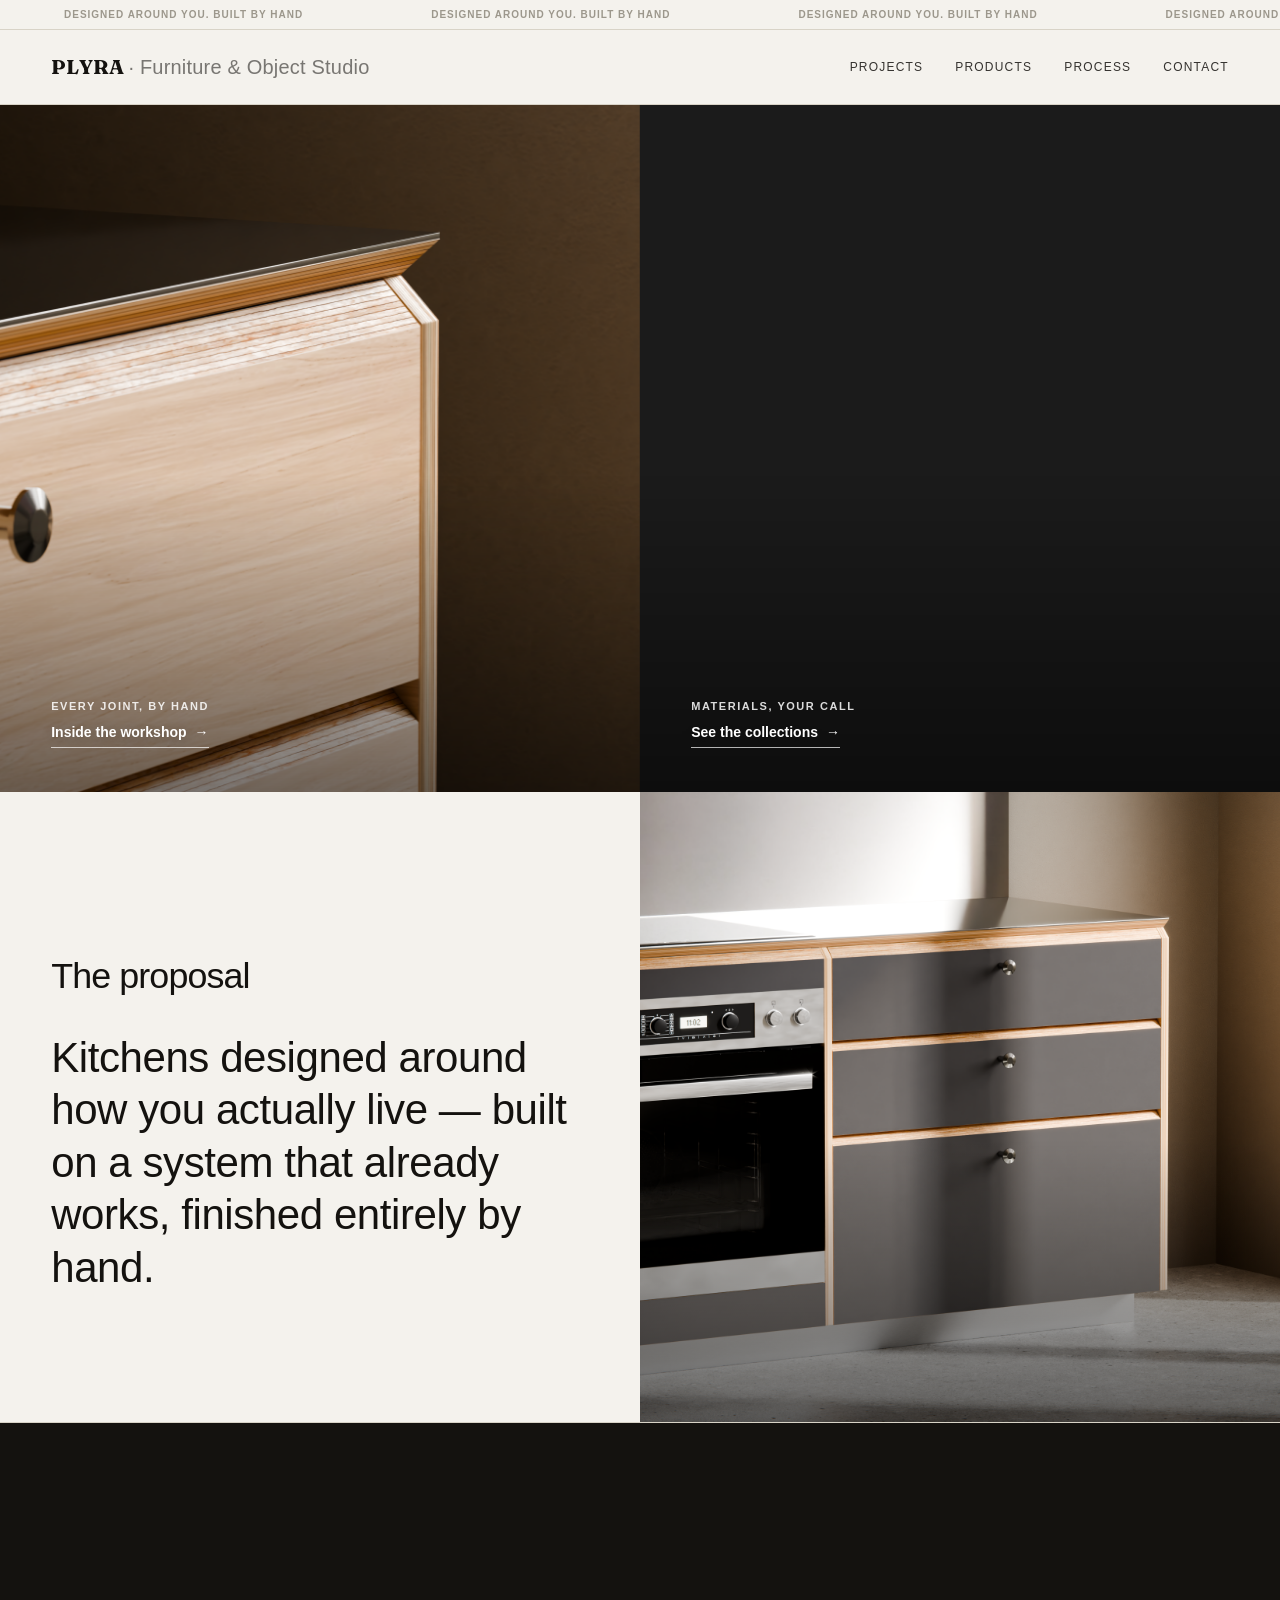
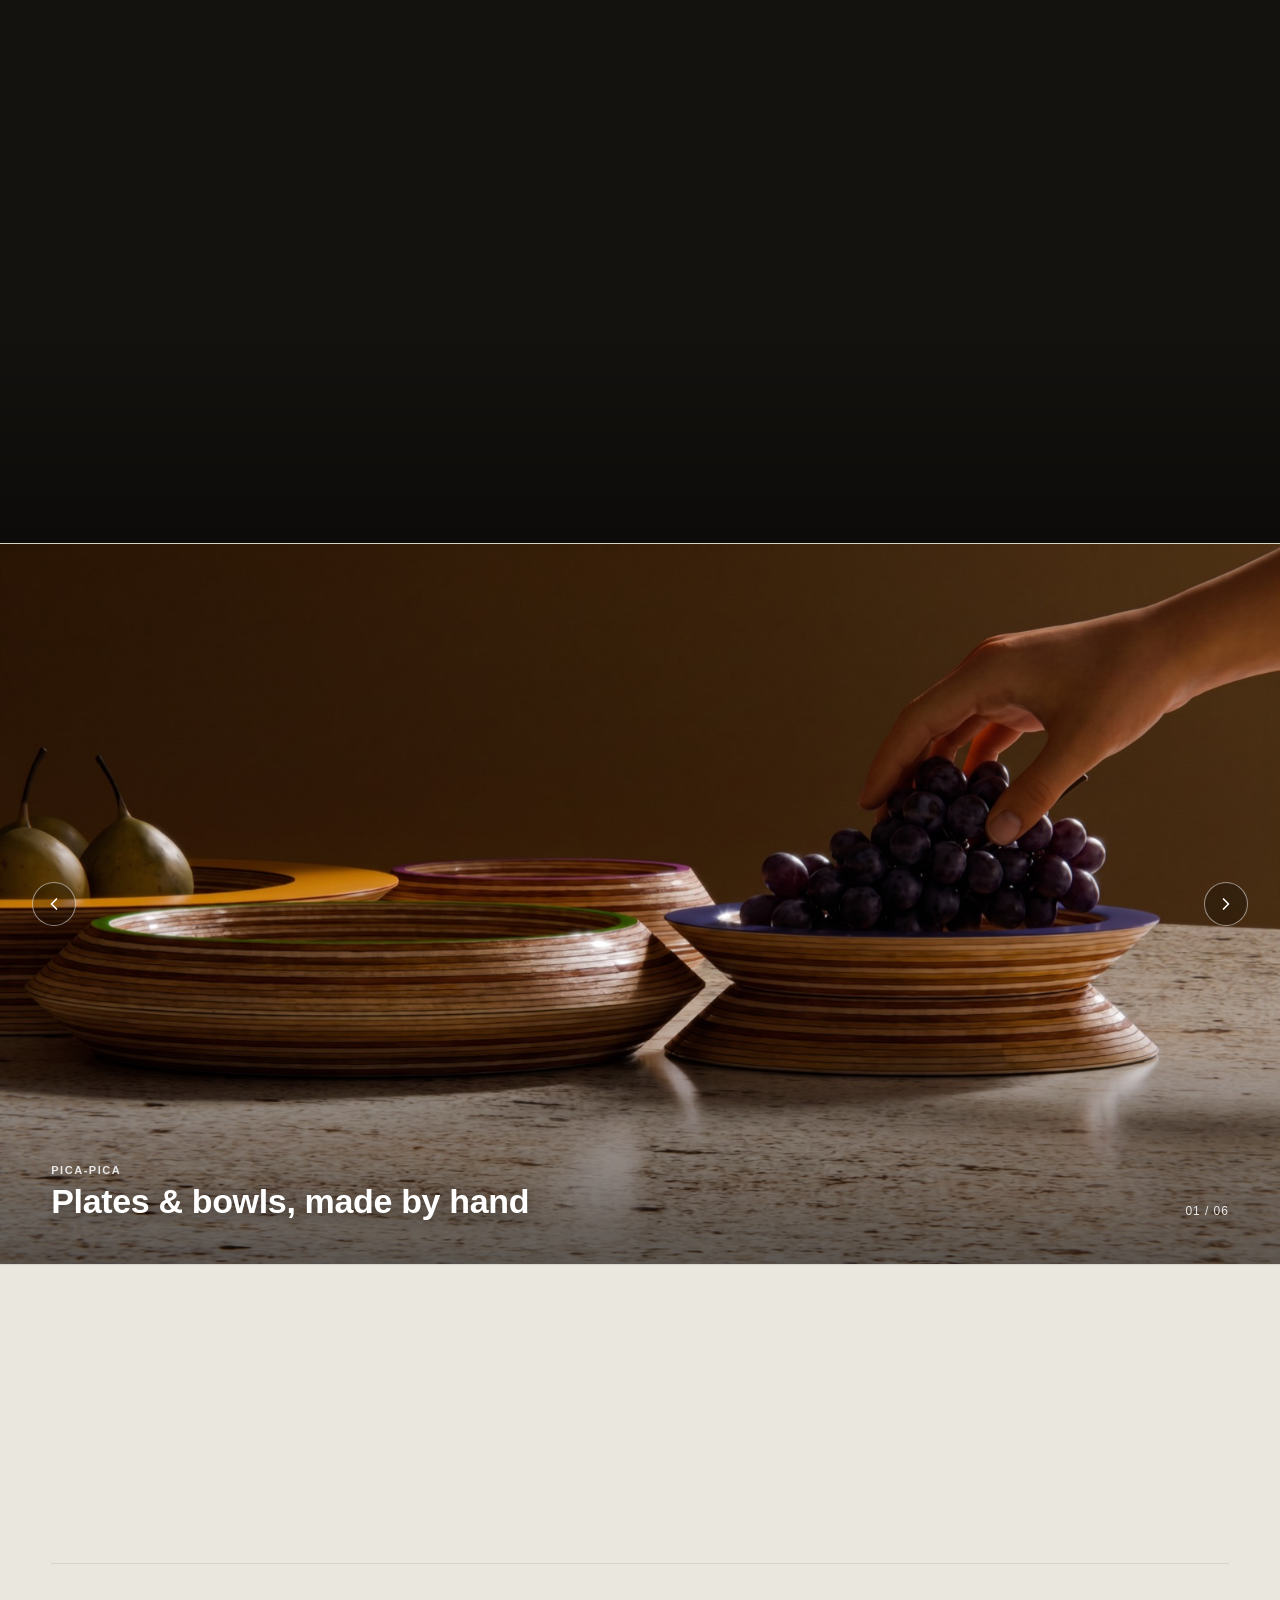
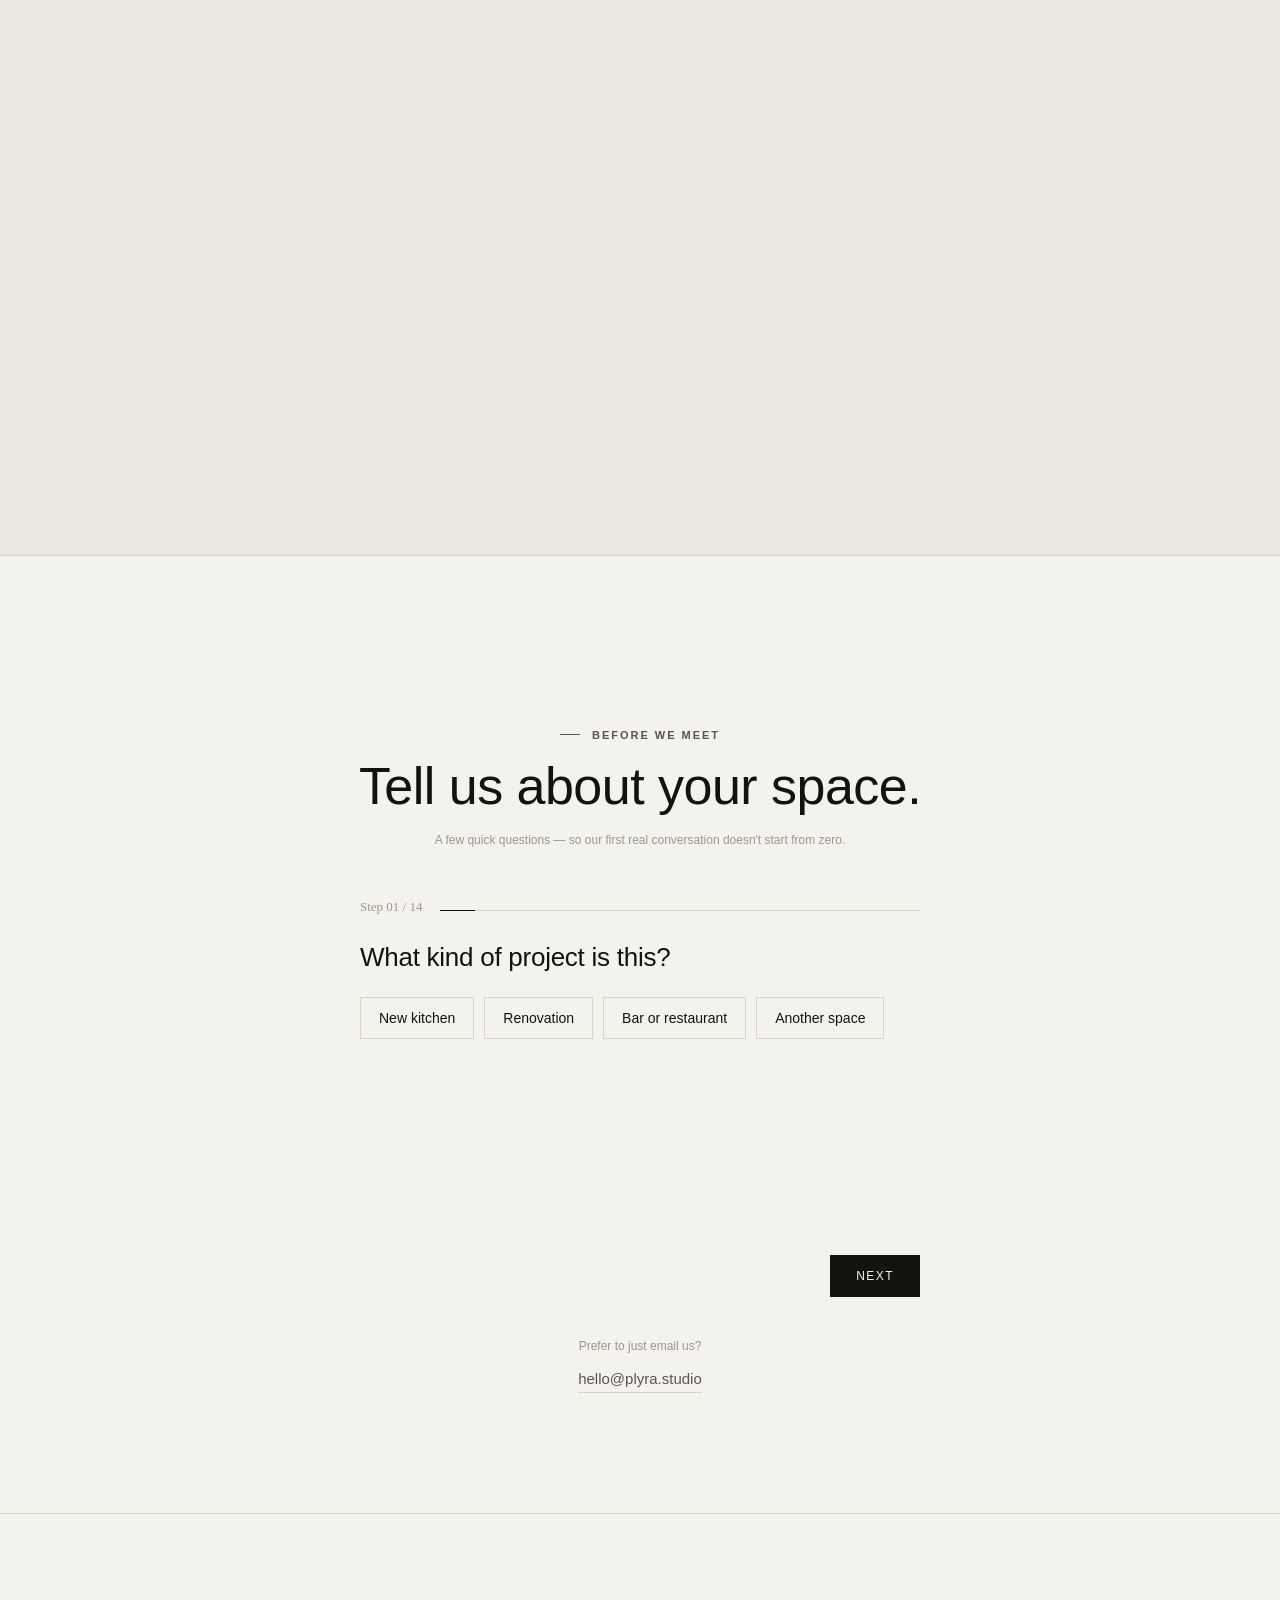
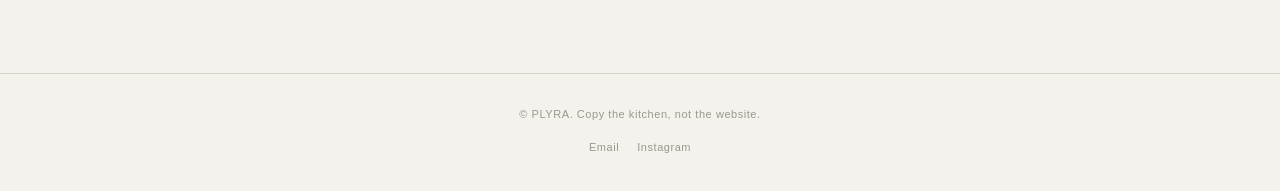
==== index.html @ 59ac0b05 "Merge the price-estimate tool into the wizard (10 -> 14 steps) Per PLYRA_estimate_tool_brief.md + Ma" ====
<!DOCTYPE html>
<html lang="en">
<head>
<meta charset="UTF-8">
<meta name="viewport" content="width=device-width, initial-scale=1.0">
<title>PLYRA — Furniture & Object Studio</title>
<meta name="description" content="PLYRA is a Barcelona-based furniture and object studio designing and fabricating kitchens and living spaces.">
<!-- og:url and og:image are relative for now — swap to absolute URLs
     (https://your-domain/...) once the final Vercel/custom domain is
     confirmed, or link-preview crawlers (WhatsApp, Instagram) won't
     resolve them. -->
<meta property="og:type" content="website">
<meta property="og:title" content="PLYRA — Furniture & Object Studio">
<meta property="og:description" content="PLYRA is a Barcelona-based furniture and object studio designing and fabricating kitchens and living spaces.">
<meta property="og:image" content="images/PLYRA%20KITCHEN%20019.png">
<link rel="preconnect" href="https://fonts.googleapis.com">
<link rel="preconnect" href="https://fonts.gstatic.com" crossorigin>
<link href="https://fonts.googleapis.com/css2?family=Fraunces:wght@700&display=swap" rel="stylesheet">
<style>

  /* ============================================================
     DESIGN SYSTEM — PLACEHOLDER
     This is a neutral placeholder system (type, spacing, color).
     Swap the tokens below once Maru delivers the final PLYRA
     design system. Everything references these variables so a
     restyle is mostly a token edit, not a rebuild.
     ============================================================ */
  :root{
    --bg:            #F4F2ED;
    --bg-alt:        #EAE7DF;
    --ink:           #14120F;
    --ink-soft:      #58554D;
    --ink-faint:     #9C978C;
    --line:          #D8D3C7;
    --line-strong:   #14120F;
    --white:         #FFFFFF;

    --font:          -apple-system, BlinkMacSystemFont, "Segoe UI", "Helvetica Neue", Helvetica, Arial, sans-serif;
    --font-serif:    Georgia, "Times New Roman", serif; /* placeholder editorial serif for large numerals only */
    --font-display:  'Fraunces', Georgia, serif;

    --container:     1280px;
    --gutter:        clamp(20px, 4vw, 64px);

    --ease:          cubic-bezier(.22,.61,.36,1);
  }

  *{ box-sizing: border-box; }
  html{ scroll-behavior: smooth; }
  body{
    margin:0;
    background: var(--bg);
    color: var(--ink);
    font-family: var(--font);
    font-size: 16px;
    line-height: 1.5;
    -webkit-font-smoothing: antialiased;
  }
  img{ max-width:100%; display:block; }
  a{ color: inherit; }
  section{ position: relative; }

  .eyebrow{
    display:flex; align-items:center; gap:12px;
    font-size: 11px;
    letter-spacing: .18em;
    text-transform: uppercase;
    color: var(--ink-soft);
    font-weight: 600;
  }
  .eyebrow::before{
    content:"";
    width: 20px; height: 1px;
    background: var(--ink-soft);
  }

  .container{
    max-width: var(--container);
    margin: 0 auto;
    padding: 0 var(--gutter);
  }

  /* reveal-on-scroll (subtle, editorial — not flashy) */
  .reveal{
    opacity: 0;
    transform: translateY(18px);
    transition: opacity .8s var(--ease), transform .8s var(--ease);
  }
  .reveal.is-visible{
    opacity: 1;
    transform: translateY(0);
  }

  /* ============================================================
     HEADER
     ============================================================ */
  /* Super-header — an ambient ribbon above the nav, not a headline.
     Near-imperceptible scroll (55s/loop), low-contrast muted type on
     the page background so it recedes instead of competing with the
     wordmark/nav in .site-header below it. Fixed alongside the header
     rather than scrolling away, so it reads as one calm top strip.
     Two identical halves back to back so -50% translateX loops
     seamlessly regardless of viewport width. */
  .super-header{
    position: fixed;
    top: 0; left: 0; right: 0;
    z-index: 60;
    height: 30px;
    background: var(--bg);
    border-bottom: 1px solid var(--line);
    overflow: hidden;
    display:flex;
    align-items:center;
  }
  .super-header-track{
    display:flex;
    white-space:nowrap;
    animation: super-header-scroll 55s linear infinite;
    will-change: transform;
  }
  .super-header-half{ display:flex; }
  .super-header-track span{
    padding: 0 64px;
    font-size: 10px;
    font-weight: 600;
    letter-spacing: .1em;
    text-transform: uppercase;
    color: var(--ink-faint);
    flex-shrink:0;
  }
  @keyframes super-header-scroll{
    from{ transform: translateX(0); }
    to{ transform: translateX(-50%); }
  }
  @media (prefers-reduced-motion: reduce){
    .super-header-track{ animation: none; }
  }

  /* Solid from the start — the hero is a light wood/plywood photo pair,
     so white-on-transparent text lost legibility over it. Opaque bar,
     dark text, always. */
  .site-header{
    position: fixed;
    top: 30px; left: 0; right: 0;
    z-index: 50;
    display:flex;
    align-items:center;
    justify-content: space-between;
    padding: 22px var(--gutter);
    background: var(--bg);
    border-bottom: 1px solid var(--line);
  }
  .site-header, .site-header a{ color: var(--ink); }
  .wordmark{
    font-family: var(--font-display);
    font-size: 20px;
    font-weight: 700;
    letter-spacing: .01em;
    text-decoration: none;
    text-transform: none; /* Fraunces en mayúsculas sostenidas pierde carácter */
  }
  .wordmark span{ font-family: var(--font); opacity:.55; font-weight: 400; }
  .site-nav{ display:flex; gap: 32px; }
  .site-nav a{
    font-size: 12px;
    letter-spacing: .1em;
    text-transform: uppercase;
    text-decoration:none;
    opacity: .85;
  }
  .site-nav a:hover{ opacity: 1; }
  @media (max-width: 640px){
    .site-header{ padding: 16px var(--gutter); }
    .wordmark span{ display: none; }
    .site-nav{ gap: 14px; }
    .site-nav a{ font-size: 10.5px; }
  }

  /* ============================================================
     HERO
     ============================================================ */
  /* Split hero — a macro detail (the cabinet edge / "el canto") paired
     with the wide room shot, Reform-style. Two full-height panels,
     each with its own label + link, no scroll cue needed since the
     two CTAs already point the visitor where to go. */
  /* Reform doesn't run these full-bleed to 100vh — stopping short lets
     a sliver of the next section peek in and keeps the crop centered
     instead of stretching into an overly wide slice of the render. */
  .hero-split{
    display:flex;
    height:88vh;
  }
  .hero-panel{
    position:relative;
    flex:1 1 50%;
    overflow:hidden;
    background:#1b1b1b;
  }
  /* Wrapper carries the hover-zoom; the media inside keeps its own
     ambient breathing animation running the whole time. Nested
     transforms compose, so hover always reads as "zoom in a bit
     further from wherever it already is" — exactly like the carousel
     cards — instead of snapping to a fixed scale that could be
     smaller than the animation's current frame (which briefly looked
     like a zoom-OUT). */
  .hero-panel-media-wrap{
    position:absolute;
    inset:0;
    overflow:hidden;
    transition: transform 1.2s var(--ease);
  }
  .hero-panel:hover .hero-panel-media-wrap{
    transform: scale(1.035);
  }
  .hero-panel-media{
    position:absolute;
    inset:0;
    width:100%;
    height:100%;
    object-fit:cover;
    object-position:center;
    animation: hero-panel-zoom 16s ease-in-out infinite alternate;
    will-change: transform;
  }
  @keyframes hero-panel-zoom{
    from{ transform: scale(1); }
    to{ transform: scale(1.1); }
  }
  @media (prefers-reduced-motion: reduce){
    .hero-panel-media,
    .proposal-media img.proposal-media-fill{ animation: none; }
  }
  /* Nudge the detail shot's crop so the corner/joint sits centered in
     its own panel instead of skewed toward the seam. */
  .hero-panel-detail .hero-panel-media{
    object-position: 65% 35%;
  }
  /* The context render is a wide 16:9 front elevation; this one is
     already a fairly symmetric straight-on shot, so just nudge up
     slightly to favor the cabinetry/hood over the floor. */
  .hero-panel-context .hero-panel-media{
    object-position: 100% 42%;
  }
  /* Stand-in for the real canto macro shot Marco will drop in — same
     diagonal-hatch language the site already uses for pending assets. */
  .hero-panel-placeholder{
    display:flex;
    align-items:center;
    justify-content:center;
    text-align:center;
    background: repeating-linear-gradient(135deg, #2a2a2a, #2a2a2a 10px, #333 10px, #333 11px);
  }
  .hero-panel-placeholder span{
    font-size:11px;
    letter-spacing:.1em;
    text-transform:uppercase;
    color:rgba(255,255,255,.65);
    max-width:22ch;
    padding:0 20px;
  }
  .hero-panel-scrim{
    position:absolute;
    left:0; right:0; bottom:0;
    height:40%;
    background:linear-gradient(to top, rgba(0,0,0,.5), rgba(0,0,0,0));
    pointer-events:none;
  }
  .hero-panel-copy{
    position:absolute;
    left:var(--gutter);
    bottom:clamp(28px, 4vw, 44px);
    z-index:2;
    color:#fff;
  }
  .hero-panel-label{
    display:block;
    font-size:11px;
    font-weight:600;
    letter-spacing:.14em;
    text-transform:uppercase;
    color:rgba(255,255,255,.85);
    margin-bottom:6px;
  }
  .hero-panel-copy a{
    display:inline-flex;
    gap:8px;
    font-size:14px;
    font-weight:600;
    color:#fff;
    text-decoration:none;
    border-bottom:1px solid rgba(255,255,255,.7);
    padding-bottom:4px;
    text-shadow:0 2px 14px rgba(0,0,0,.35);
    transition:border-color .25s var(--ease), transform .25s var(--ease);
  }
  .hero-panel-copy a:hover{ border-color:#fff; transform:translateX(4px); }
  @media (max-width:800px){
    .hero-split{ flex-direction:column; height:auto; }
    .hero-panel{ flex:none; height:60vh; }
  }

  /* ============================================================
     PROPOSAL
     ============================================================ */
  .proposal{
    padding: 0;
    border-bottom: 1px solid var(--line);
  }
  .proposal-split{
    display:flex;
    min-height: 70vh;
  }
  .proposal-text{
    flex: 1 1 50%;
    display:flex;
    flex-direction:column;
    justify-content:center;
    background: var(--bg);
    padding: clamp(50px, 6vw, 90px) var(--gutter);
  }
  .proposal .eyebrow{
    color:var(--ink);
    font-size:clamp(24px, 2.8vw, 36px);
    font-weight:500;
    letter-spacing:-.025em;
    line-height:1.12;
    text-transform:none;
  }
  .proposal .eyebrow::before{ display:none; }
  .proposal h1{
    font-family: var(--font);
    font-weight: 500;
    font-size: clamp(26px, 3.4vw, 42px);
    line-height: 1.25;
    margin: 0;
    letter-spacing: -.01em;
  }
  .proposal .proposal-meta{
    padding-top: 6px;
  }
  /* Right half — same treatment as the hero panels: full-bleed media,
     subtle continuous zoom once a real photo replaces the placeholder. */
  .proposal-media{
    flex: 1 1 50%;
    position:relative;
    overflow:hidden;
    background:#1b1b1b;
  }
  /* Same wrapper technique as the hero panels — hover-zoom lives on
     the wrapper so it composes cleanly with whatever motion (ambient
     animation or the video's own footage) is already happening
     inside it, instead of fighting for the same transform. */
  .proposal-media-wrap{
    position:absolute;
    inset:0;
    overflow:hidden;
    transition: transform 1.2s var(--ease);
  }
  .proposal-media:hover .proposal-media-wrap{
    transform: scale(1.035);
  }
  .proposal-media-fill{
    position:absolute;
    inset:0;
    width:100%;
    height:100%;
  }
  .proposal-media img.proposal-media-fill{
    object-fit:cover;
    object-position: 38% 45%;
    animation: hero-panel-zoom 16s ease-in-out infinite alternate;
    will-change:transform;
  }
  /* The video already carries its own motion (someone walking into the
     room) — skip the Ken Burns scale so the two don't fight. */
  .proposal-media-video{
    object-fit:cover;
    object-position: 44% 40%;
    animation:none;
  }
  .proposal-media-scrim{
    position:absolute;
    left:0; right:0; bottom:0;
    height:45%;
    background:linear-gradient(to top, rgba(0,0,0,.55), rgba(0,0,0,0));
    pointer-events:none;
  }
  /* Hidden until hover, so it reads as a reveal rather than sitting
     on the video permanently — appears anywhere the cursor enters
     the panel, not just when it's directly over the button. */
  .proposal-media-cta{
    position:absolute;
    left:var(--gutter);
    bottom:clamp(28px, 4vw, 44px);
    z-index:2;
    opacity:0;
    transform: translateY(8px);
    transition: opacity .35s var(--ease), transform .35s var(--ease);
    pointer-events:none;
  }
  .proposal-media:hover .proposal-media-cta{
    opacity:1;
    transform: translateY(0);
    pointer-events:auto;
  }
  .proposal-media-cta .submit-btn{
    display:inline-block;
    text-decoration:none;
  }
  @media (max-width: 800px){
    .proposal-split{ flex-direction:column; min-height:auto; }
    .proposal-media{ height:50vh; }
  }

  /* ============================================================
     PROJECTS — VIDEO. Replaces the old 4-slide finish carousel with
     a single ambient detail film. Full-bleed, same visual register
     as the hero/Range full-bleed moments. No caption yet.
     ============================================================ */
  .projects{
    padding: 0;
    border-bottom: 1px solid var(--line);
  }
  .projects-media{
    position:relative;
    height: 80vh;
    overflow:hidden;
    background:#14120F;
  }
  .projects-video{
    position:absolute;
    inset:0;
    width:100%;
    height:100%;
    object-fit:cover;
  }
  .projects-scrim{
    position:absolute;
    left:0; right:0; bottom:0;
    height:30%;
    background:linear-gradient(to top, rgba(0,0,0,.4), rgba(0,0,0,0));
    pointer-events:none;
  }
  @media (max-width:700px){
    .projects-media{ height: 55vh; }
  }

  /* ============================================================
     PRODUCTS — PICA-PICA carousel. Starts on the grapes video, then
     advances through product stills (two settings — warm stone
     kitchen, dark green kitchen). Same slide-track mechanism as the
     wizard (index state + translateX), simpler than the old
     scroll-snap projects carousel since these are fixed slides, not
     free-scrollable cards.
     ============================================================ */
  .products{
    border-bottom: 1px solid var(--line);
  }
  .products-media{
    position:relative;
    height: 80vh;
    overflow:hidden;
    background:#1b1b1b;
  }
  .products-track{
    display:flex;
    height:100%;
    transition: transform .6s var(--ease);
  }
  .products-slide{
    position:relative;
    flex:0 0 100%;
    min-width:0;
    height:100%;
  }
  .products-frame{
    position:absolute;
    inset:0;
    width:100%;
    height:100%;
    object-fit:cover;
  }
  .products-scrim{
    position:absolute;
    left:0; right:0; bottom:0;
    height:35%;
    background:linear-gradient(to top, rgba(0,0,0,.5), rgba(0,0,0,0));
    pointer-events:none;
    z-index:1;
  }
  .products-copy{
    position:absolute;
    left: var(--gutter);
    bottom: clamp(28px, 4vw, 44px);
    z-index:2;
    color:#fff;
    pointer-events:none;
  }
  .products-copy .label{
    display:block;
    font-size:11px;
    font-weight:600;
    letter-spacing:.14em;
    text-transform:uppercase;
    color: rgba(255,255,255,.85);
    margin-bottom:6px;
  }
  .products-copy .statement{
    font-size: clamp(26px, 3.2vw, 34px);
    font-weight: 600;
    letter-spacing: -.01em;
    line-height: 1;
    text-shadow: 0 2px 14px rgba(0,0,0,.35);
  }
  .products-arrow{
    position:absolute;
    top:50%;
    transform:translateY(-50%);
    z-index:3;
    width:44px;
    height:44px;
    border-radius:50%;
    border:1px solid rgba(255,255,255,.5);
    background:rgba(0,0,0,.25);
    color:#fff;
    display:flex;
    align-items:center;
    justify-content:center;
    cursor:pointer;
    transition: background-color .25s var(--ease), border-color .25s var(--ease), transform .25s var(--ease);
  }
  .products-arrow:hover{ background:rgba(255,255,255,.92); color:var(--ink); border-color:rgba(255,255,255,.92); }
  .products-arrow:focus-visible{ outline:2px solid #fff; outline-offset:2px; }
  .products-arrow.prev{ left: clamp(16px, 2.5vw, 36px); }
  .products-arrow.next{ right: clamp(16px, 2.5vw, 36px); }
  .products-counter{
    position:absolute;
    right: var(--gutter);
    bottom: clamp(28px, 4vw, 44px);
    z-index:2;
    color: rgba(255,255,255,.85);
    font-size:12px;
    letter-spacing:.08em;
    text-shadow:0 2px 14px rgba(0,0,0,.35);
  }
  @media (max-width:700px){
    .products-media{ height: 60vh; }
    .products-arrow{ width:36px; height:36px; }
  }

  /* ============================================================
     MATERIAL STUDIES — EDITORIAL GALLERY
     ============================================================ */
  .material-studies{
    padding:clamp(88px, 12vw, 152px) 0;
    background:var(--bg-alt);
    border-bottom:1px solid var(--line);
  }
  .material-studies-head{
    display:grid;
    grid-template-columns:1fr 2fr;
    gap:40px;
    align-items:start;
    margin-bottom:clamp(36px, 5vw, 64px);
  }
  .material-studies h2{
    margin:0;
    font-size:clamp(30px, 4vw, 50px);
    font-weight:500;
    letter-spacing:-.025em;
    line-height:1.05;
  }
  .material-studies-intro{
    max-width:42ch;
    margin:0;
    color:var(--ink-soft);
    font-size:clamp(16px, 1.4vw, 20px);
    line-height:1.5;
  }
  .material-grid{
    display:grid;
    grid-template-columns:repeat(12, 1fr);
    gap:clamp(12px, 2vw, 28px);
  }
  .material-card{ margin:0; overflow:hidden; background:var(--line); }
  .material-card:nth-child(1), .material-card:nth-child(4){ grid-column:span 7; }
  .material-card:nth-child(2), .material-card:nth-child(3){ grid-column:span 5; }
  .material-card img{
    width:100%;
    height:100%;
    min-height:clamp(260px, 35vw, 500px);
    object-fit:cover;
    transition:transform .8s var(--ease);
  }
  .material-card:hover img{ transform:scale(1.025); }
  @media (max-width:700px){
    .material-studies-head{ grid-template-columns:1fr; gap:18px; }
    .material-card:nth-child(n){ grid-column:span 12; }
    .material-card img{ min-height:260px; }
  }

  /* ============================================================
     PROCESS
     ============================================================ */
  .process{
    padding: clamp(70px, 10vw, 120px) 0;
    border-bottom: 1px solid var(--line);
    background: var(--bg-alt);
  }
  .process h2{
    font-weight: 500;
    font-size: clamp(28px, 4vw, 48px);
    margin: 14px 0 0 0;
    letter-spacing: -.01em;
  }
  .process-list{
    margin-top: clamp(40px, 6vw, 64px);
    border-top: 1px solid var(--line);
  }
  .process-step{
    display:grid;
    grid-template-columns: 90px 1fr 1.4fr;
    gap: 24px;
    padding: clamp(22px, 3vw, 34px) 0;
    border-bottom: 1px solid var(--line);
    align-items:baseline;
  }
  .process-step .step-num{
    font-family: var(--font-serif);
    font-size: 15px;
    color: var(--ink-faint);
  }
  .process-step .step-name{
    font-size: clamp(18px, 2.2vw, 24px);
    font-weight: 500;
  }
  .process-step .step-desc{
    font-size: 14px;
    color: var(--ink-soft);
    max-width: 46ch;
  }
  @media (max-width: 700px){
    .process-step{ grid-template-columns: 40px 1fr; }
    .process-step .step-desc{ grid-column: 2 / -1; margin-top: 6px; }
  }

  /* ============================================================
     CONTACT — pre-screen wizard. NOT the in-person "Interview" from
     Process (see brief) — framed as a quick snapshot before a real
     conversation happens, one question per screen, sliding carousel.
     ============================================================ */
  .contact{
    padding: clamp(90px, 14vw, 160px) 0 clamp(70px, 10vw, 120px);
  }
  .contact-head{
    max-width: 640px;
    margin: 0 auto;
    text-align:center;
  }
  .contact h2{
    font-weight: 500;
    font-size: clamp(30px, 4.4vw, 52px);
    line-height: 1.15;
    margin: 14px 0 0;
    letter-spacing: -.01em;
  }
  .contact-head .form-note{
    margin: 14px 0 0;
  }
  .contact-direct{
    margin-top: 40px;
    text-align:center;
  }
  .contact-direct a{
    display:inline-block;
    font-size: 15px;
    text-decoration:none;
    border-bottom: 1px solid var(--line);
    padding-bottom: 2px;
    color: var(--ink-soft);
  }
  .submit-btn{
    align-self:flex-start;
    margin-top: 8px;
    font-family: var(--font);
    font-size: 12px;
    letter-spacing: .12em;
    text-transform: uppercase;
    background: var(--ink);
    color: var(--bg);
    border: none;
    padding: 14px 26px;
    cursor:pointer;
    transition: opacity .25s var(--ease);
  }
  .submit-btn:hover{ opacity: .82; }
  .submit-btn:disabled{ opacity:.4; cursor:default; }
  .form-note{
    font-size: 12px;
    color: var(--ink-faint);
    margin-top: 4px;
  }


  /* --- Wizard shell --- */
  .wizard{
    max-width: 560px;
    margin: 48px auto 0;
  }
  .wizard-progress{
    display:flex;
    align-items:baseline;
    justify-content:space-between;
    margin-bottom: 22px;
  }
  .wizard-progress-label{
    font-family: var(--font-serif);
    font-size: 13px;
    color: var(--ink-faint);
  }
  .wizard-progress-bar{
    position:relative;
    flex:1 1 auto;
    height:1px;
    background: var(--line);
    margin-left: 18px;
  }
  .wizard-progress-fill{
    position:absolute;
    left:0; top:0; bottom:0;
    width:0%;
    background: var(--ink);
    transition: width .4s var(--ease);
  }
  .wizard-viewport{
    overflow:hidden;
  }
  .wizard-track{
    display:flex;
    transition: transform .5s var(--ease);
  }
  .wizard-step{
    flex: 0 0 100%;
    min-width:0;
  }
  .wizard-step h3{
    font-weight:500;
    font-size: clamp(20px, 2.6vw, 26px);
    letter-spacing:-.01em;
    margin: 0 0 20px;
  }
  .wizard-choices{
    display:flex;
    flex-wrap:wrap;
    gap:10px;
  }
  .wizard-choice{
    font-family: var(--font);
    font-size: 14px;
    color: var(--ink);
    background:none;
    border: 1px solid var(--line);
    padding: 12px 18px;
    cursor:pointer;
    transition: border-color .25s var(--ease), background-color .25s var(--ease);
  }
  .wizard-choice:hover{ border-color: var(--ink-soft); }
  .wizard-choice.active{
    border-color: var(--ink);
    background: var(--bg-alt);
    font-weight:600;
  }
  /* Layout-shape step — same simple line-icon device as before,
     just reused here as one wizard step instead of its own section. */
  .wizard-choice-icon{
    display:flex;
    flex-direction:column;
    align-items:center;
    gap:10px;
    width: 100px;
    padding: 16px 8px 12px;
    background:none;
    border: 1px solid var(--line);
    cursor:pointer;
    font-family: var(--font);
    transition: border-color .25s var(--ease), background-color .25s var(--ease);
  }
  .wizard-choice-icon:hover{ border-color: var(--ink-soft); }
  .wizard-choice-icon svg{ width:48px; height:48px; }
  .wizard-choice-icon svg rect{
    fill:none;
    stroke: var(--ink-faint);
    stroke-width: 3;
    transition: stroke .25s var(--ease);
  }
  .wizard-choice-icon span{
    font-size: 10.5px;
    letter-spacing: .06em;
    text-transform: uppercase;
    color: var(--ink-soft);
  }
  .wizard-choice-icon.active{ border-color: var(--ink); background: var(--bg-alt); }
  .wizard-choice-icon.active svg rect{ stroke: var(--ink); }
  .wizard-choice-icon.active span{ color: var(--ink); font-weight:600; }

  /* Acabado step — same button shell, a real finish photo instead
     of an icon. */
  .wizard-choice-photo{
    display:flex;
    flex-direction:column;
    align-items:stretch;
    gap:8px;
    width: 120px;
    padding: 6px;
    background:none;
    border: 1px solid var(--line);
    cursor:pointer;
    font-family: var(--font);
    transition: border-color .25s var(--ease), background-color .25s var(--ease);
  }
  .wizard-choice-photo:hover{ border-color: var(--ink-soft); }
  .wizard-choice-photo img{
    width:100%;
    aspect-ratio: 4/3;
    object-fit:cover;
  }
  .wizard-choice-photo span{
    font-size: 10.5px;
    letter-spacing: .06em;
    text-transform: uppercase;
    color: var(--ink-soft);
    padding-bottom:4px;
    text-align:center;
  }
  .wizard-choice-photo.active{ border-color: var(--ink); }
  .wizard-choice-photo.active span{ color: var(--ink); font-weight:600; }

  /* Vínculo / herraje — no real content yet, just an honest note. */
  .wizard-coming-soon{
    color: var(--ink-faint);
    font-size:14px;
    line-height:1.6;
    max-width:40ch;
  }
  .wizard-field input,
  .wizard-field textarea{
    width:100%;
    font-family: var(--font);
    font-size: 15px;
    padding: 10px 0;
    background: transparent;
    border: none;
    border-bottom: 1px solid var(--line);
    color: var(--ink);
    outline: none;
    transition: border-color .3s var(--ease);
    resize: vertical;
  }
  .wizard-field input:focus,
  .wizard-field textarea:focus{ border-color: var(--ink); }
  .wizard-field textarea{ min-height: 80px; }
  .wizard-field + .wizard-field{ margin-top:18px; }
  .wizard-field label{
    display:block;
    font-size: 11px;
    letter-spacing: .1em;
    text-transform: uppercase;
    color: var(--ink-soft);
    margin-bottom:6px;
  }
  .wizard-nav{
    display:flex;
    align-items:center;
    justify-content:space-between;
    margin-top: 32px;
  }
  .wizard-back{
    font-family: var(--font);
    font-size: 12px;
    letter-spacing: .06em;
    color: var(--ink-soft);
    background:none;
    border:none;
    cursor:pointer;
    padding:0;
    visibility:hidden;
  }
  .wizard-back.is-visible{ visibility:visible; }
  .wizard-closing{
    text-align:center;
    padding: 30px 0 6px;
  }
  .wizard-closing .price-note{
    display:block;
    font-size:11px;
    font-weight:600;
    letter-spacing:.1em;
    text-transform:uppercase;
    color: var(--ink-faint);
    margin-bottom:10px;
  }
  .wizard-closing h3{
    font-weight:500;
    font-size: clamp(22px, 2.8vw, 30px);
    letter-spacing:-.01em;
    margin: 0 0 12px;
  }
  @media (max-width: 640px){
    .wizard-choices{ gap:8px; }
    .wizard-choice{ padding:10px 14px; font-size:13px; }
  }

  /* ============================================================
     FOOTER
     ============================================================ */
  /* Purely decorative closing band — echoes the hero's canto detail
     so the page doesn't drop straight from big photography into flat
     white. No text/links on it (aria-hidden via empty alt), so it
     can't create a legibility or focus-order problem. */
  .footer-strip{
    position:relative;
    height: clamp(90px, 14vw, 160px);
    overflow:hidden;
    border-top: 1px solid var(--line);
  }
  .footer-strip .hero-panel-media{
    object-position: 60% 55%;
  }
  .site-footer{
    border-top: 1px solid var(--line);
    padding: 32px var(--gutter) 36px;
    display:flex;
    flex-direction: column;
    align-items:center;
    text-align:center;
    gap: 16px;
    font-size: 11px;
    letter-spacing: .05em;
    color: var(--ink-faint);
  }
  .site-footer a{ text-decoration:none; color: var(--ink-faint); }
  .site-footer a:hover{ color: var(--ink); }
  .footer-links{ display:flex; gap: 18px; }

</style>
</head>
<body>

  <div class="super-header" aria-hidden="true">
    <div class="super-header-track">
      <div class="super-header-half">
        <span>Designed around you. Built by hand</span>
        <span>Designed around you. Built by hand</span>
        <span>Designed around you. Built by hand</span>
        <span>Designed around you. Built by hand</span>
        <span>Designed around you. Built by hand</span>
        <span>Designed around you. Built by hand</span>
      </div>
      <div class="super-header-half">
        <span>Designed around you. Built by hand</span>
        <span>Designed around you. Built by hand</span>
        <span>Designed around you. Built by hand</span>
        <span>Designed around you. Built by hand</span>
        <span>Designed around you. Built by hand</span>
        <span>Designed around you. Built by hand</span>
      </div>
    </div>
  </div>

  <header class="site-header">
    <a href="#top" class="wordmark">PLYRA <span>· Furniture &amp; Object Studio</span></a>
    <nav class="site-nav">
      <a href="#projects">Projects</a>
      <a href="#products">Products</a>
      <a href="#process">Process</a>
      <a href="#contact">Contact</a>
    </nav>
  </header>

  <main id="top">

    <!-- ============================================================
         1. HERO
         ============================================================ -->
    <section class="hero hero-split" id="hero">
      <div class="hero-panel hero-panel-detail">
        <div class="hero-panel-media-wrap">
          <img class="hero-panel-media" src="images/PLYRA%20KITCHEN%20023.png?v=2" alt="Macro detail of the PLYRA cabinet edge — plywood layers, countertop joint, and drawer pull." loading="eager">
        </div>
        <div class="hero-panel-scrim"></div>
        <div class="hero-panel-copy">
          <span class="hero-panel-label">Every joint, by hand</span>
          <a href="#process">Inside the workshop <span aria-hidden="true">→</span></a>
        </div>
      </div>
      <div class="hero-panel hero-panel-context">
        <div class="hero-panel-media-wrap">
          <img class="hero-panel-media" src="images/PLYRA%20KITCHEN%20019.png?v=2" alt="PLYRA kitchen, full room view, front-facing" loading="eager">
        </div>
        <div class="hero-panel-scrim"></div>
        <div class="hero-panel-copy">
          <span class="hero-panel-label">Materials, your call</span>
          <a href="#projects">See the collections <span aria-hidden="true">→</span></a>
        </div>
      </div>
    </section>

    <!-- ============================================================
         2. THE PROPOSAL — copy pending, confirm with Maru
         ============================================================ -->
    <section class="proposal">
      <div class="proposal-split">
        <div class="proposal-text">
          <p class="eyebrow">The proposal</p>
          <div>
            <h1>Kitchens designed around how you actually live — built on a system that already works, finished entirely by hand.</h1>
          </div>
        </div>
        <div class="proposal-media">
          <div class="proposal-media-wrap">
            <video class="proposal-media-fill proposal-media-video" autoplay muted loop playsinline preload="metadata" poster="images/PLYRA%20KITCHEN%20027.png" aria-label="PLYRA kitchen film">
              <source src="images/MP4%202K.mp4" type="video/mp4">
            </video>
          </div>
          <div class="proposal-media-scrim"></div>
          <div class="proposal-media-cta">
            <a class="submit-btn" href="#contact">Get in touch</a>
          </div>
        </div>
      </div>
    </section>

    <!-- ============================================================
         3. PROJECTS — VIDEO (replaces the old 4-slide carousel).
         No caption/copy yet — Marco's still deciding what goes here;
         a "full range of products" section is planned separately.
         ============================================================ -->
    <section class="projects" id="projects">
      <div class="projects-media">
        <video class="projects-video" autoplay muted loop playsinline preload="metadata" aria-label="PLYRA cabinet detail film">
          <source src="images/20120-0359.mp4" type="video/mp4">
        </video>
        <div class="projects-scrim"></div>
      </div>
    </section>

    <!-- ============================================================
         3B. PRODUCTS — PICA-PICA carousel. Starts on the grapes
         video, then 5 curated stills (2 settings) from the 21 Marco
         added in images/PLYRA PRODUCTS/ — the rest are there if more
         get added later, same pattern.
         ============================================================ -->
    <section class="products" id="products">
      <div class="products-media" tabindex="0" role="region" aria-label="PICA-PICA product carousel">
        <div class="products-track" id="products-track">
          <div class="products-slide">
            <video class="products-frame" autoplay muted loop playsinline preload="metadata" poster="images/pica-pica-poster.jpg" aria-label="PLYRA PICA-PICA — placing grapes on a plate">
              <source src="images/pica-pica-grapes.mp4" type="video/mp4">
            </video>
          </div>
          <div class="products-slide">
            <img class="products-frame" src="images/pica-pica-1.jpg" alt="PLYRA PICA-PICA plates and vase on a stone counter, with pears and bread.">
          </div>
          <div class="products-slide">
            <img class="products-frame" src="images/pica-pica-2.jpg" alt="PLYRA PICA-PICA plates with a matching knife block and vase.">
          </div>
          <div class="products-slide">
            <img class="products-frame" src="images/pica-pica-3.jpg" alt="PLYRA PICA-PICA plates, close view with pears and bread.">
          </div>
          <div class="products-slide">
            <img class="products-frame" src="images/pica-pica-4.jpg" alt="PLYRA PICA-PICA plates in a dark green kitchen with round mirrors.">
          </div>
          <div class="products-slide">
            <img class="products-frame" src="images/pica-pica-5.jpg" alt="PLYRA PICA-PICA plates, closer view of the dark green kitchen.">
          </div>
        </div>
        <div class="products-scrim"></div>
        <div class="products-copy">
          <span class="label">Pica-pica</span>
          <span class="statement">Plates &amp; bowls, made by hand</span>
        </div>
        <div class="products-counter" id="products-counter">01 / 06</div>
        <button class="products-arrow prev" id="prod-prev" aria-label="Previous">
          <svg width="20" height="20" viewBox="0 0 24 24" fill="none" stroke="currentColor" stroke-width="2" stroke-linecap="round" stroke-linejoin="round"><polyline points="15 18 9 12 15 6"></polyline></svg>
        </button>
        <button class="products-arrow next" id="prod-next" aria-label="Next">
          <svg width="20" height="20" viewBox="0 0 24 24" fill="none" stroke="currentColor" stroke-width="2" stroke-linecap="round" stroke-linejoin="round"><polyline points="9 18 15 12 9 6"></polyline></svg>
        </button>
      </div>
    </section>

    <!-- ============================================================
         4. THE PROCESS
         ============================================================ -->
    <section class="process" id="process">
      <div class="container">
        <p class="eyebrow reveal">How we work</p>
        <h2 class="reveal">The process</h2>

        <div class="process-list">
          <div class="process-step reveal">
            <span class="step-num">01</span>
            <span class="step-name">Interview</span>
            <span class="step-desc">We start in your kitchen — how you cook, store, gather. That conversation sets the brief.</span>
          </div>
          <div class="process-step reveal">
            <span class="step-num">02</span>
            <span class="step-name">Design</span>
            <span class="step-desc">Layout, materials and finishes are drawn up on the METOD base system and reviewed with you.</span>
          </div>
          <div class="process-step reveal">
            <span class="step-num">03</span>
            <span class="step-name">Fabrication</span>
            <span class="step-desc">Fronts, edges and countertops are built by hand in our Barcelona workshop.</span>
          </div>
          <div class="process-step reveal">
            <span class="step-num">04</span>
            <span class="step-name">Delivery</span>
            <span class="step-desc">Installed and finished on site, ready to use.</span>
          </div>
        </div>
      </div>
    </section>

    <!-- ============================================================
         5. CONTACT
         ============================================================ -->
    <section class="contact" id="contact">
      <div class="container">
        <div class="contact-head">
          <p class="eyebrow" style="justify-content:center;">Before we meet</p>
          <h2>Tell us about your space.</h2>
          <p class="form-note">A few quick questions — so our first real conversation doesn't start from zero.</p>
        </div>

        <div class="wizard" id="wizard">
          <div class="wizard-progress">
            <span class="wizard-progress-label" id="wizard-progress-label">Step 01 / 10</span>
            <div class="wizard-progress-bar"><div class="wizard-progress-fill" id="wizard-progress-fill"></div></div>
          </div>

          <div class="wizard-viewport">
            <div class="wizard-track" id="wizard-track">

              <div class="wizard-step" data-step="1" data-key="projectType" data-type="single">
                <h3>What kind of project is this?</h3>
                <div class="wizard-choices">
                  <button class="wizard-choice" type="button" data-value="New kitchen">New kitchen</button>
                  <button class="wizard-choice" type="button" data-value="Renovation">Renovation</button>
                  <button class="wizard-choice" type="button" data-value="Bar or restaurant">Bar or restaurant</button>
                  <button class="wizard-choice" type="button" data-value="Another space">Another space</button>
                </div>
              </div>

              <div class="wizard-step" data-step="2" data-key="layoutShape" data-type="single">
                <h3>Which layout fits your space?</h3>
                <div class="wizard-choices">
                  <button class="wizard-choice-icon" type="button" data-value="Single-wall">
                    <svg viewBox="0 0 120 120" aria-hidden="true"><rect x="15" y="90" width="90" height="15" rx="2"/></svg>
                    <span>Single-wall</span>
                  </button>
                  <button class="wizard-choice-icon" type="button" data-value="Galley">
                    <svg viewBox="0 0 120 120" aria-hidden="true"><rect x="15" y="15" width="90" height="15" rx="2"/><rect x="15" y="90" width="90" height="15" rx="2"/></svg>
                    <span>Galley</span>
                  </button>
                  <button class="wizard-choice-icon" type="button" data-value="L-shape">
                    <svg viewBox="0 0 120 120" aria-hidden="true"><rect x="15" y="90" width="90" height="15" rx="2"/><rect x="90" y="15" width="15" height="75" rx="2"/></svg>
                    <span>L-shape</span>
                  </button>
                  <button class="wizard-choice-icon" type="button" data-value="U-shape">
                    <svg viewBox="0 0 120 120" aria-hidden="true"><rect x="15" y="90" width="90" height="15" rx="2"/><rect x="15" y="15" width="15" height="75" rx="2"/><rect x="90" y="15" width="15" height="75" rx="2"/></svg>
                    <span>U-shape</span>
                  </button>
                  <button class="wizard-choice-icon" type="button" data-value="Island">
                    <svg viewBox="0 0 120 120" aria-hidden="true"><rect x="15" y="90" width="90" height="15" rx="2"/><rect x="45" y="45" width="30" height="15" rx="2"/></svg>
                    <span>Island</span>
                  </button>
                </div>
              </div>

              <div class="wizard-step" data-step="3" data-key="finish" data-type="single">
                <h3>Which finish are you drawn to?</h3>
                <div class="wizard-choices">
                  <button class="wizard-choice-photo" type="button" data-value="Orange">
                    <img src="images/hero-orange.webp" alt="">
                    <span>Orange</span>
                  </button>
                  <button class="wizard-choice-photo" type="button" data-value="Graphite">
                    <img src="images/hero-graphite.webp" alt="">
                    <span>Graphite</span>
                  </button>
                  <button class="wizard-choice-photo" type="button" data-value="Petrol">
                    <img src="images/hero-petrol.webp" alt="">
                    <span>Petrol</span>
                  </button>
                  <button class="wizard-choice-photo" type="button" data-value="Full Wood">
                    <img src="images/PLYRA%20KITCHEN%20019.png" alt="">
                    <span>Full Wood</span>
                  </button>
                </div>
              </div>

              <div class="wizard-step" data-step="4">
                <h3>Vínculo — joint &amp; connection style</h3>
                <p class="wizard-coming-soon">Coming soon — we're still photographing the joint details that make each PLYRA piece hold together. This step will let you choose one once it's ready.</p>
              </div>

              <div class="wizard-step" data-step="5">
                <h3>Herraje — hardware &amp; pulls</h3>
                <p class="wizard-coming-soon">Coming soon — PLYRA's own drawer pulls and hardware are still in design. This step will let you choose a style once they exist.</p>
              </div>

              <div class="wizard-step" data-step="6" data-key="location" data-type="single">
                <h3>Where's the space?</h3>
                <div class="wizard-choices">
                  <button class="wizard-choice" type="button" data-value="Barcelona">Barcelona</button>
                  <button class="wizard-choice" type="button" data-value="Greater Barcelona">Greater Barcelona</button>
                  <button class="wizard-choice" type="button" data-value="Another city">Another city</button>
                </div>
              </div>

              <div class="wizard-step" data-step="7" data-key="stage" data-type="single">
                <h3>What stage are you at?</h3>
                <div class="wizard-choices">
                  <button class="wizard-choice" type="button" data-value="New build">New build</button>
                  <button class="wizard-choice" type="button" data-value="Renovation in progress">Renovation in progress</button>
                  <button class="wizard-choice" type="button" data-value="Still planning">Still planning</button>
                </div>
              </div>

              <div class="wizard-step" data-step="8" data-key="timeline" data-type="single">
                <h3>What's your timeline?</h3>
                <div class="wizard-choices">
                  <button class="wizard-choice" type="button" data-value="As soon as possible">As soon as possible</button>
                  <button class="wizard-choice" type="button" data-value="1–3 months">1–3 months</button>
                  <button class="wizard-choice" type="button" data-value="3–6 months">3–6 months</button>
                  <button class="wizard-choice" type="button" data-value="Just exploring">Just exploring</button>
                </div>
              </div>

              <div class="wizard-step" data-step="9" data-key="budget" data-type="single">
                <h3>What's your rough budget?</h3>
                <div class="wizard-choices">
                  <button class="wizard-choice" type="button" data-value="Under €8,000">Under €8,000</button>
                  <button class="wizard-choice" type="button" data-value="€8,000–15,000">€8,000–15,000</button>
                  <button class="wizard-choice" type="button" data-value="€15,000–25,000">€15,000–25,000</button>
                  <button class="wizard-choice" type="button" data-value="€25,000+">€25,000+</button>
                </div>
              </div>

              <div class="wizard-step" data-step="10" data-key="size">
                <h3>Roughly how big is the space?</h3>
                <div class="wizard-field">
                  <label for="wz-size">Approx. size</label>
                  <input id="wz-size" type="text" placeholder="e.g. 3.5 × 4m, or just describe it">
                </div>
              </div>

              <div class="wizard-step" data-step="11" data-key="style">
                <h3>What style are you drawn to?</h3>
                <div class="wizard-field">
                  <label for="wz-style">Style &amp; materials</label>
                  <textarea id="wz-style" placeholder="Materials, finishes, references — anything that comes to mind. You can send photos by email later."></textarea>
                </div>
              </div>

              <div class="wizard-step" data-step="12" data-key="priorities" data-type="multi">
                <h3>What matters most to you?</h3>
                <div class="wizard-choices">
                  <button class="wizard-choice" type="button" data-value="Materials">Materials</button>
                  <button class="wizard-choice" type="button" data-value="Color">Color</button>
                  <button class="wizard-choice" type="button" data-value="Functionality">Functionality</button>
                  <button class="wizard-choice" type="button" data-value="Price">Price</button>
                </div>
              </div>

              <div class="wizard-step" data-step="13" data-key="project">
                <h3>Tell us about your project</h3>
                <div class="wizard-field">
                  <label for="wz-project">Anything else</label>
                  <textarea id="wz-project" placeholder="The more context, the better."></textarea>
                </div>
              </div>

              <div class="wizard-step" data-step="14" data-key="contact">
                <h3>How should we reach you?</h3>
                <div class="wizard-field">
                  <label for="wz-name">Name</label>
                  <input id="wz-name" type="text" required autocomplete="name">
                </div>
                <div class="wizard-field">
                  <label for="wz-email">Email</label>
                  <input id="wz-email" type="email" required autocomplete="email">
                </div>
                <div class="wizard-field">
                  <label for="wz-phone">Phone or Instagram (optional)</label>
                  <input id="wz-phone" type="text">
                </div>
              </div>

              <div class="wizard-step" data-step="closing">
                <div class="wizard-closing">
                  <span class="price-note">Estimated from €8,000 — a reference range, not a quote</span>
                  <h3>Thanks — we'll be in touch to set up a time to talk properly.</h3>
                  <p class="form-note">That first real conversation — the one that actually shapes your space — happens then.</p>
                </div>
              </div>

            </div>
          </div>

          <div class="wizard-nav" id="wizard-nav">
            <button class="wizard-back" id="wizard-back" type="button">← Back</button>
            <button class="submit-btn" id="wizard-next" type="button">Next</button>
          </div>
        </div>

        <div class="contact-direct">
          <p class="form-note">Prefer to just email us?</p>
          <a href="mailto:hello@plyra.studio">hello@plyra.studio</a>
        </div>
      </div>
    </section>

  </main>

  <div class="footer-strip">
    <img class="hero-panel-media" src="images/PLYRA%20KITCHEN%20023.png" alt="" loading="lazy">
  </div>

  <footer class="site-footer">
    <span>© PLYRA. Copy the kitchen, not the website.</span>
    <div class="footer-links">
      <a href="mailto:hello@plyra.studio">Email</a>
      <a href="#" onclick="return false;">Instagram</a>
    </div>
  </footer>

  <script>
    (function(){
      "use strict";

      /* ---------------------------------------------------------
         Respect prefers-reduced-motion for autoplay <video> elements
         (CSS can't stop a native autoplay/loop video) — pause on the
         first frame instead of leaving a blank box, so both the
         Projects and Proposal videos degrade gracefully.
      --------------------------------------------------------- */
      function initReducedMotionVideos(){
        if(!window.matchMedia || !window.matchMedia('(prefers-reduced-motion: reduce)').matches) return;
        var videos = Array.prototype.slice.call(document.querySelectorAll('video[autoplay]'));
        videos.forEach(function(v){
          v.removeAttribute('autoplay');
          v.pause();
        });
      }

      /* ---------------------------------------------------------
         Products carousel — same track/index mechanism as the
         wizard: translateX on a flex track, prev/next wrap around.
      --------------------------------------------------------- */
      function initProductsCarousel(){
        var track = document.getElementById('products-track');
        if(!track) return;
        var slides = Array.prototype.slice.call(track.querySelectorAll('.products-slide'));
        var total = slides.length;
        var counter = document.getElementById('products-counter');
        var prevBtn = document.getElementById('prod-prev');
        var nextBtn = document.getElementById('prod-next');
        var media = document.querySelector('.products-media');
        var index = 0;

        function render(){
          track.style.transform = 'translateX(-' + (index * 100) + '%)';
          if(counter){
            var n = index + 1;
            counter.textContent = (n < 10 ? '0' : '') + n + ' / ' + (total < 10 ? '0' : '') + total;
          }
        }

        function go(delta){
          index = (index + delta + total) % total;
          render();
        }

        if(prevBtn) prevBtn.addEventListener('click', function(){ go(-1); });
        if(nextBtn) nextBtn.addEventListener('click', function(){ go(1); });
        if(media){
          media.addEventListener('keydown', function(e){
            if(e.key === 'ArrowLeft'){ e.preventDefault(); go(-1); }
            else if(e.key === 'ArrowRight'){ e.preventDefault(); go(1); }
          });
        }

        render();
      }

      /* ---------------------------------------------------------
         Generic scroll-reveal for section content below the fold
      --------------------------------------------------------- */
      function initReveal(){
        var items = Array.prototype.slice.call(document.querySelectorAll('.reveal'));
        if(!items.length) return;
        if(!('IntersectionObserver' in window)){
          items.forEach(function(el){ el.classList.add('is-visible'); });
          return;
        }
        var io = new IntersectionObserver(function(entries){
          entries.forEach(function(entry){
            if(entry.isIntersecting){
              entry.target.classList.add('is-visible');
              io.unobserve(entry.target);
            }
          });
        }, { threshold: 0.15 });
        items.forEach(function(el){ io.observe(el); });
      }

      /* ---------------------------------------------------------
         Pre-screen wizard — a snapshot before the real (in-person)
         Interview, not a replacement for it (see PLYRA_master_brief
         §6). No backend yet, so submit hands off to mailto with all
         answers compiled into the body, same pattern the old
         single-screen contact form used.
      --------------------------------------------------------- */
      function initWizard(){
        var track = document.getElementById('wizard-track');
        if(!track) return;
        var steps = Array.prototype.slice.call(track.querySelectorAll('.wizard-step'));
        var totalQuestions = steps.filter(function(s){ return s.getAttribute('data-step') !== 'closing'; }).length;
        var progressLabel = document.getElementById('wizard-progress-label');
        var progressFill = document.getElementById('wizard-progress-fill');
        var progressWrap = document.querySelector('.wizard-progress');
        var nav = document.getElementById('wizard-nav');
        var backBtn = document.getElementById('wizard-back');
        var nextBtn = document.getElementById('wizard-next');

        var answers = {};
        var index = 0;

        // Choice buttons: single-select clears siblings, multi-select toggles.
        steps.forEach(function(step){
          var key = step.getAttribute('data-key');
          var type = step.getAttribute('data-type');
          if(!key || !type) return;
          if(type === 'multi') answers[key] = [];
          var choices = Array.prototype.slice.call(step.querySelectorAll('.wizard-choice, .wizard-choice-icon, .wizard-choice-photo'));
          choices.forEach(function(btn){
            btn.addEventListener('click', function(){
              var value = btn.getAttribute('data-value');
              if(type === 'single'){
                choices.forEach(function(b){ b.classList.remove('active'); });
                btn.classList.add('active');
                answers[key] = value;
              } else {
                btn.classList.toggle('active');
                var list = answers[key] || [];
                var pos = list.indexOf(value);
                if(btn.classList.contains('active')){
                  if(pos === -1) list.push(value);
                } else if(pos !== -1){
                  list.splice(pos, 1);
                }
                answers[key] = list;
              }
            });
          });
        });

        function collectTextStep(step){
          var key = step.getAttribute('data-key');
          if(!key) return;
          var inputs = Array.prototype.slice.call(step.querySelectorAll('input, textarea'));
          if(!inputs.length) return;
          if(inputs.length === 1){
            answers[key] = inputs[0].value.trim();
          } else {
            var obj = {};
            inputs.forEach(function(input){ obj[input.id] = input.value.trim(); });
            answers[key] = obj;
          }
        }

        function render(){
          track.style.transform = 'translateX(-' + (index * 100) + '%)';
          var onClosing = steps[index].getAttribute('data-step') === 'closing';

          if(onClosing){
            progressWrap.style.display = 'none';
            nav.style.display = 'none';
          } else {
            progressWrap.style.display = '';
            nav.style.display = '';
            var stepNum = index + 1;
            progressLabel.textContent = 'Step ' + (stepNum < 10 ? '0' : '') + stepNum + ' / ' + totalQuestions;
            progressFill.style.width = (stepNum / totalQuestions * 100) + '%';
            backBtn.classList.toggle('is-visible', index > 0);
            nextBtn.textContent = stepNum === totalQuestions ? 'Submit' : 'Next';
          }
        }

        function submitWizard(){
          var lines = [
            'Project type: ' + (answers.projectType || '—'),
            'Layout shape: ' + (answers.layoutShape || '—'),
            'Finish: ' + (answers.finish || '—'),
            'Location: ' + (answers.location || '—'),
            'Stage: ' + (answers.stage || '—'),
            'Timeline: ' + (answers.timeline || '—'),
            'Budget: ' + (answers.budget || '—'),
            'Approx. size: ' + (answers.size || '—'),
            'Style / materials: ' + (answers.style || '—'),
            'What matters most: ' + ((answers.priorities || []).join(', ') || '—'),
            'Project notes: ' + (answers.project || '—')
          ];
          var contact = answers.contact || {};
          var name = (contact['wz-name'] || '').trim();
          var email = (contact['wz-email'] || '').trim();
          var phone = (contact['wz-phone'] || '').trim();
          lines.push('Phone / Instagram: ' + (phone || '—'));

          var subject = encodeURIComponent('New enquiry from ' + (name || 'the PLYRA site'));
          var body = encodeURIComponent(lines.join('\n') + '\n\n— ' + name + ' (' + email + ')');
          window.location.href = 'mailto:hello@plyra.studio?subject=' + subject + '&body=' + body;
        }

        nextBtn.addEventListener('click', function(){
          var step = steps[index];
          collectTextStep(step);

          if(step.getAttribute('data-key') === 'contact'){
            var nameInput = step.querySelector('#wz-name');
            var emailInput = step.querySelector('#wz-email');
            if(!nameInput.reportValidity() || !emailInput.reportValidity()) return;
            submitWizard();
          }

          index++;
          render();
        });

        backBtn.addEventListener('click', function(){
          if(index > 0){
            index--;
            render();
          }
        });

        render();
      }


      document.addEventListener('DOMContentLoaded', function(){
        initReducedMotionVideos();
        initReveal();
        initWizard();
        initProductsCarousel();
      });
    })();
  </script>

</body>
</html>
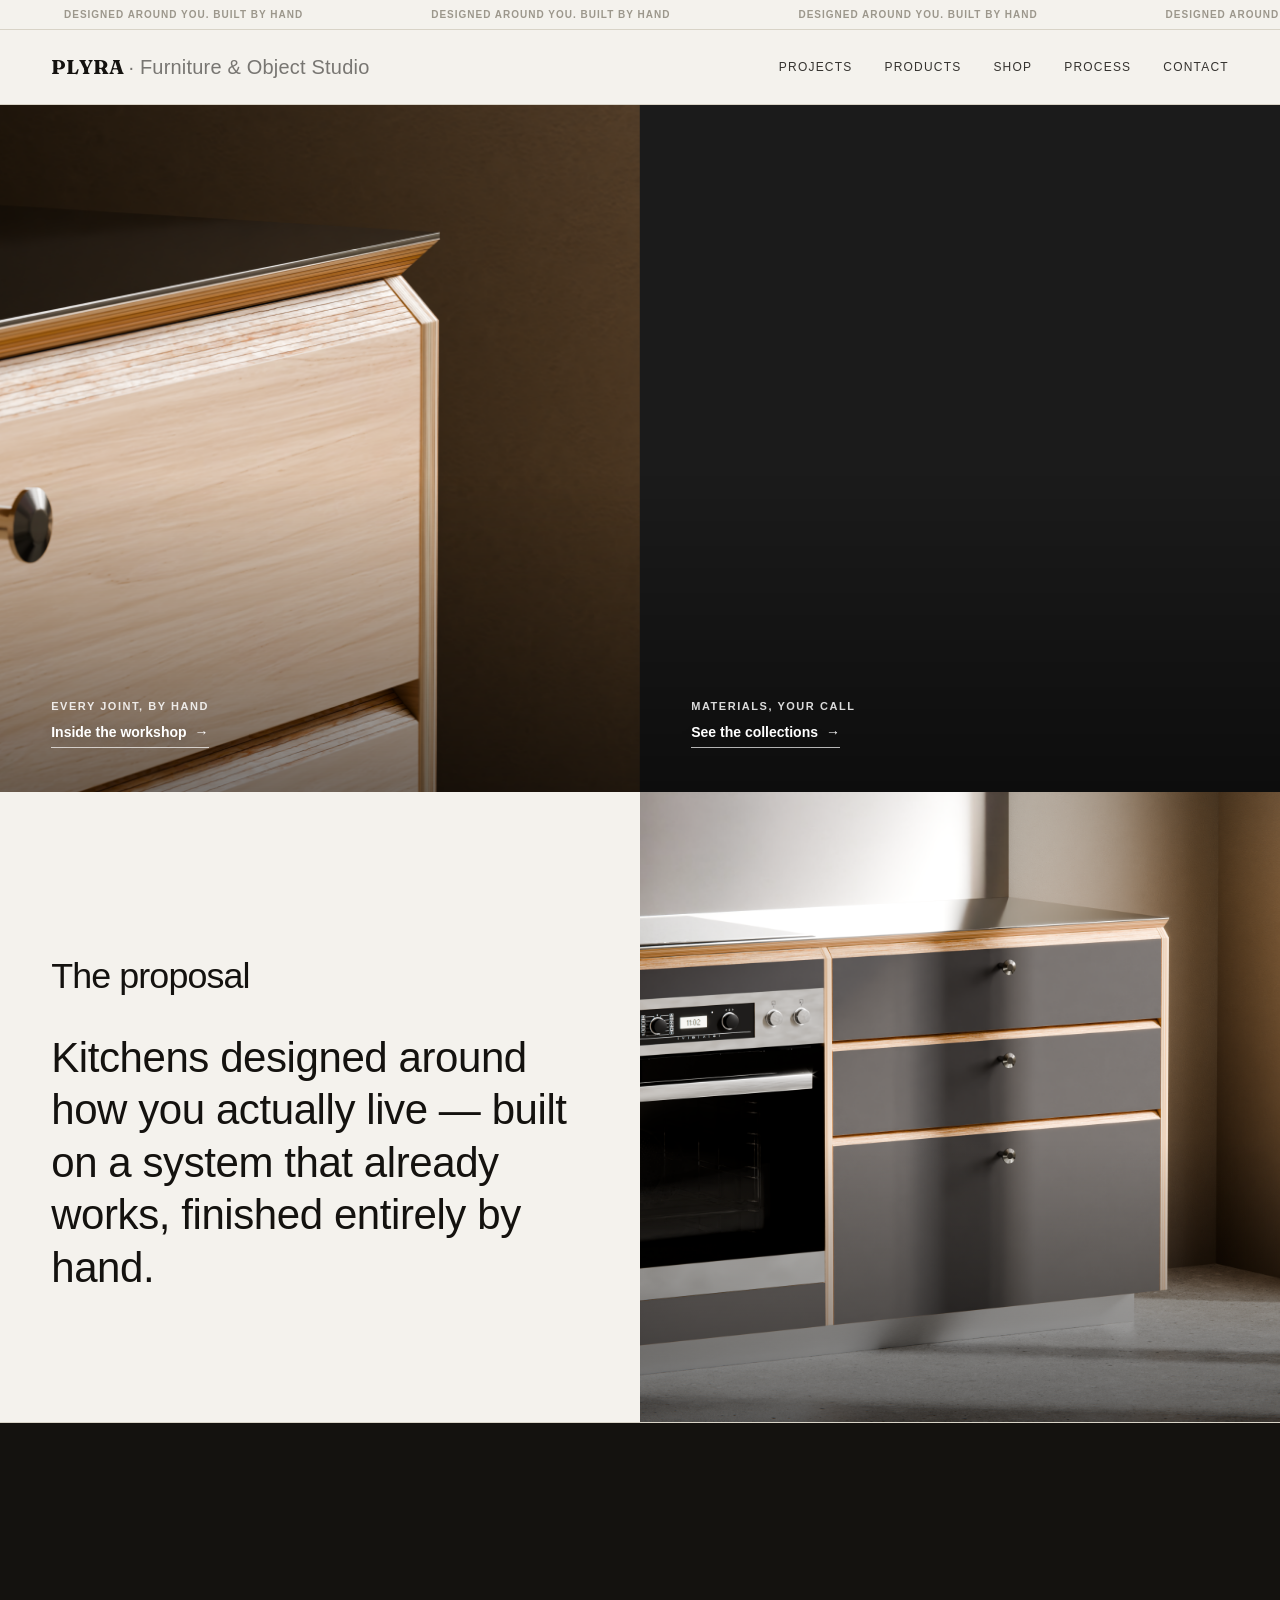
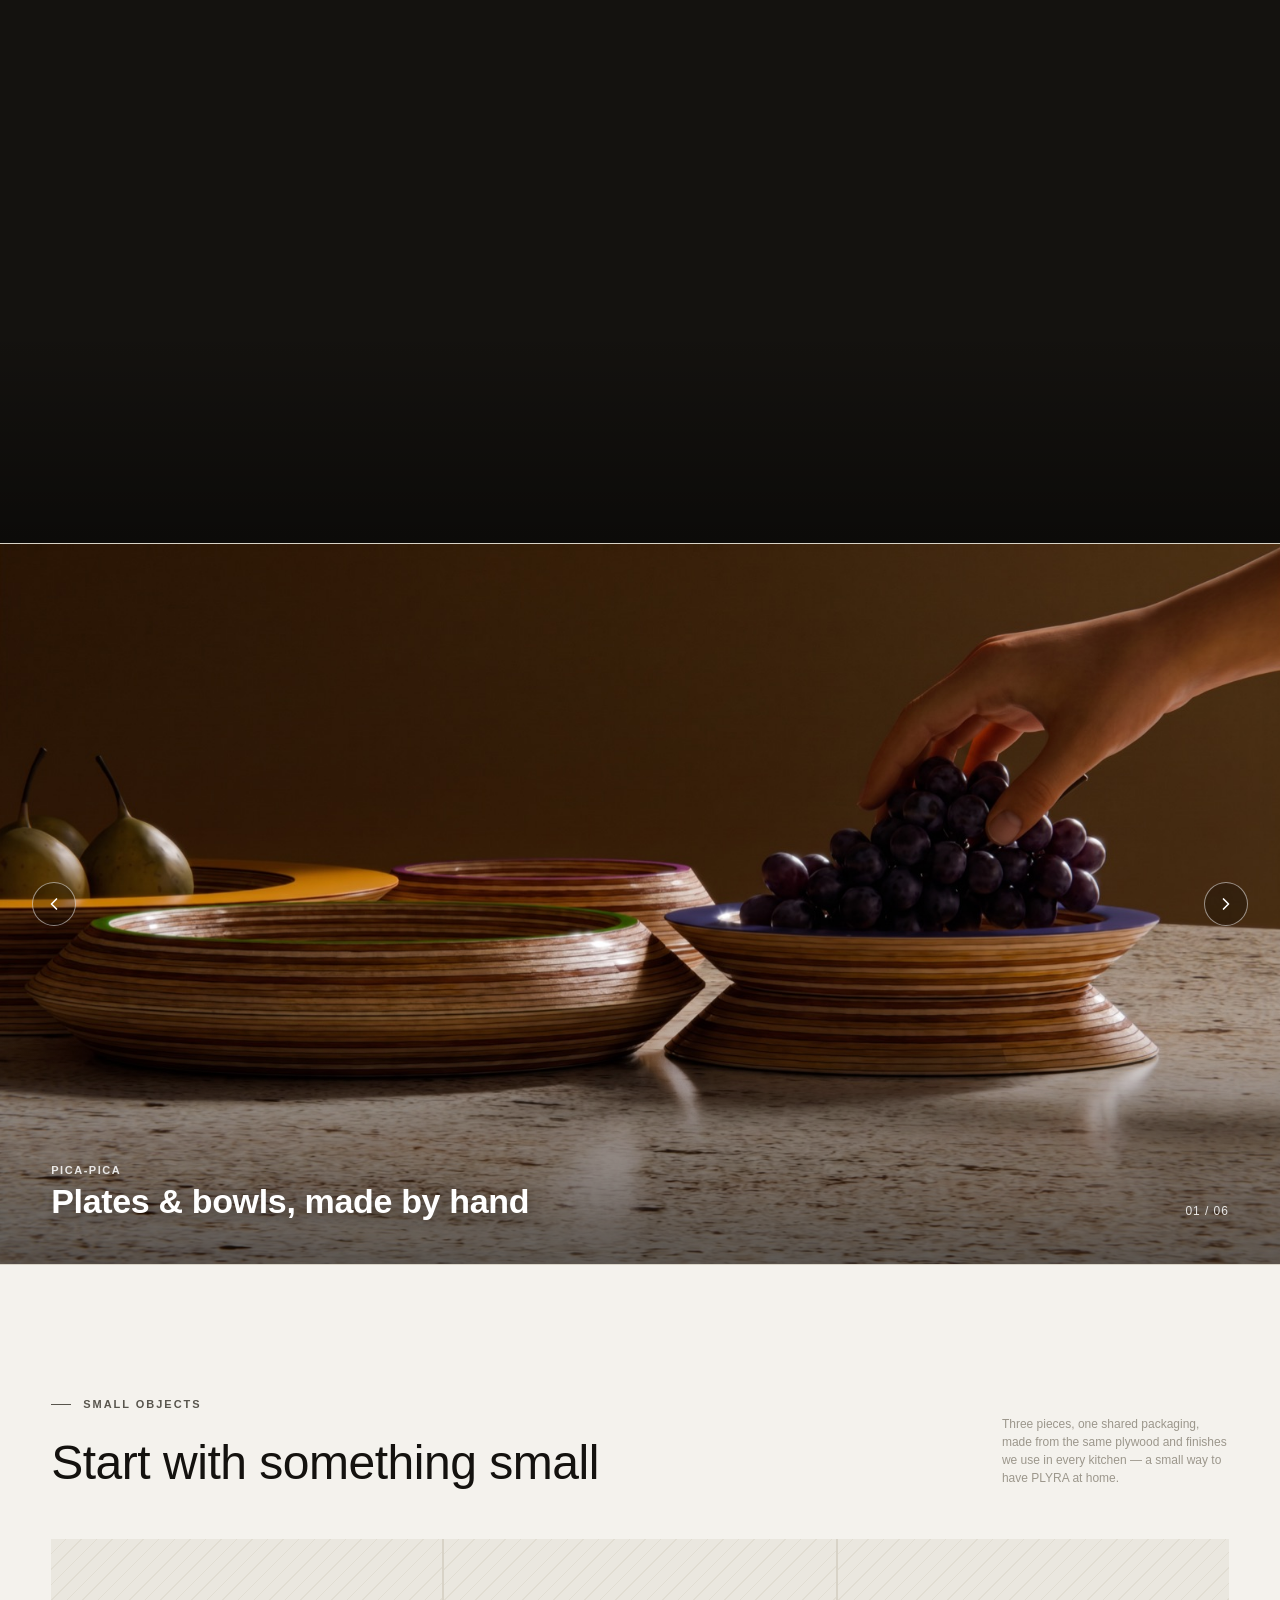
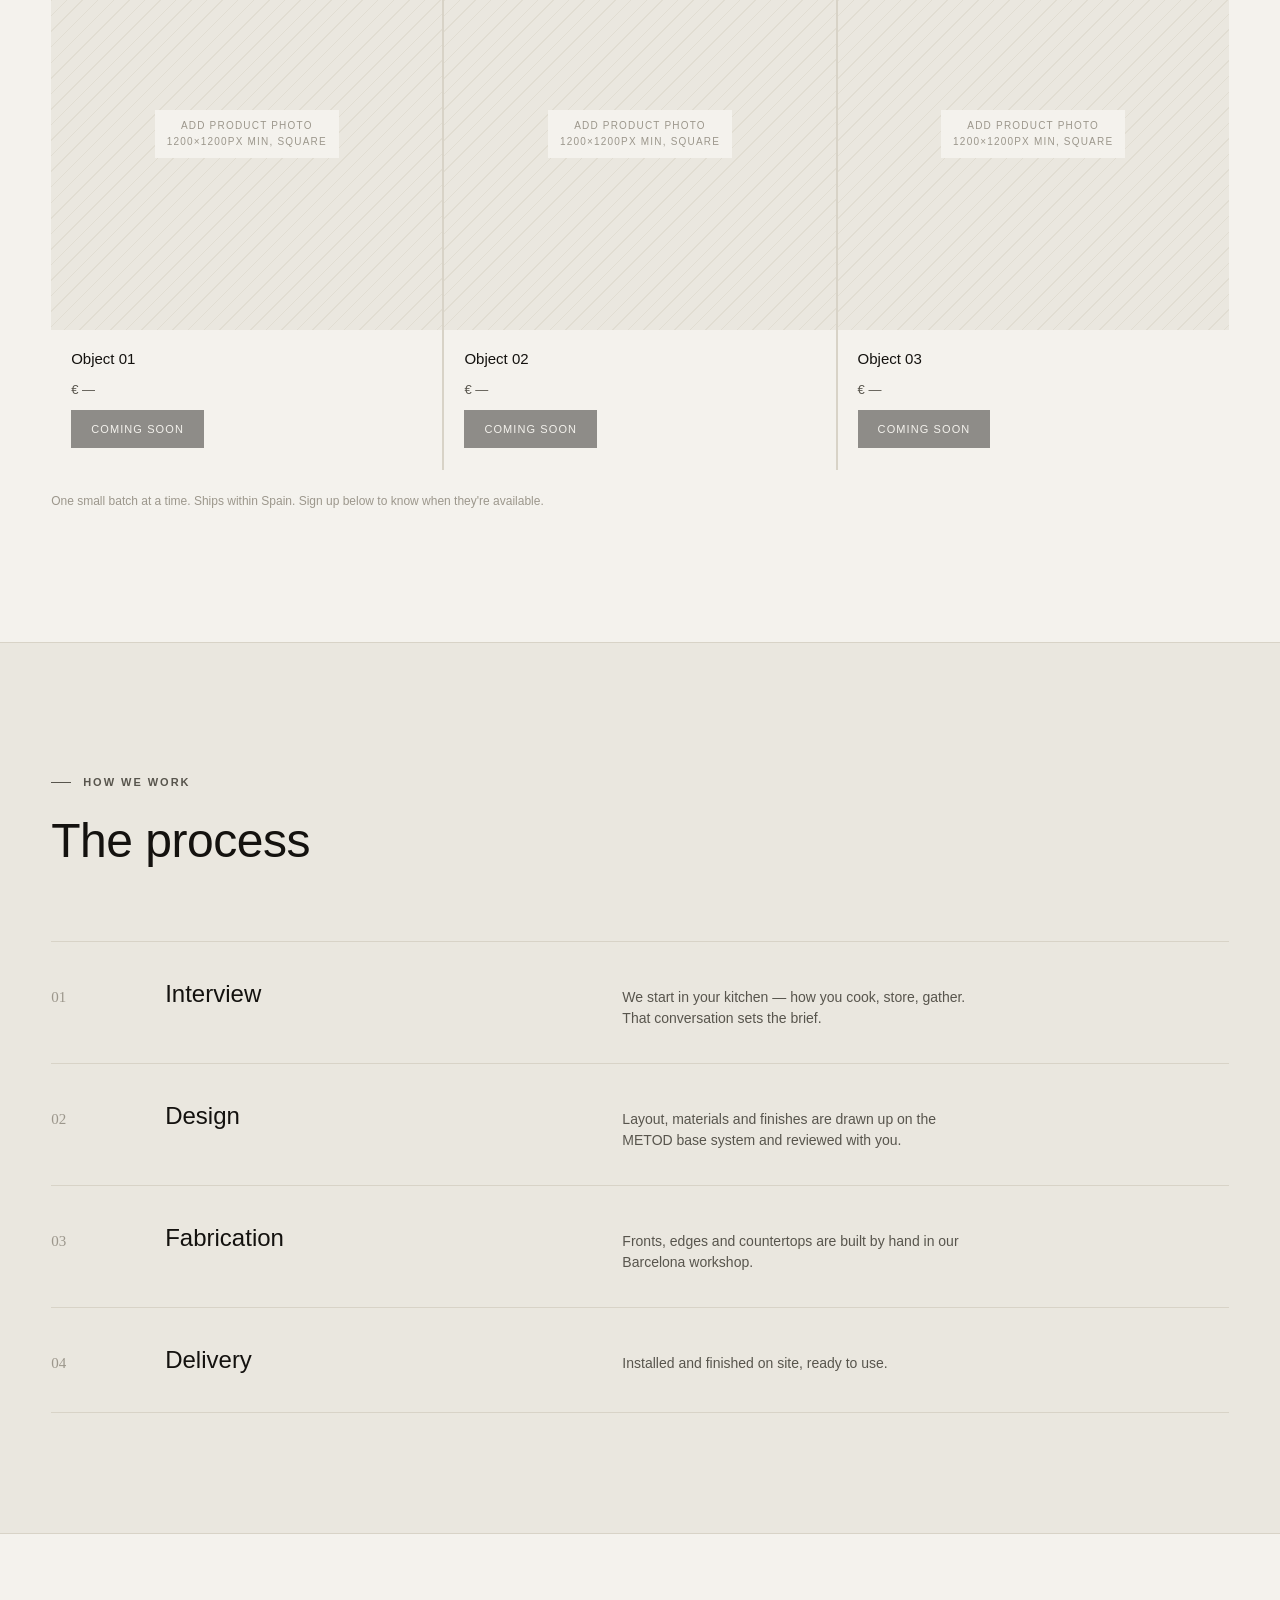
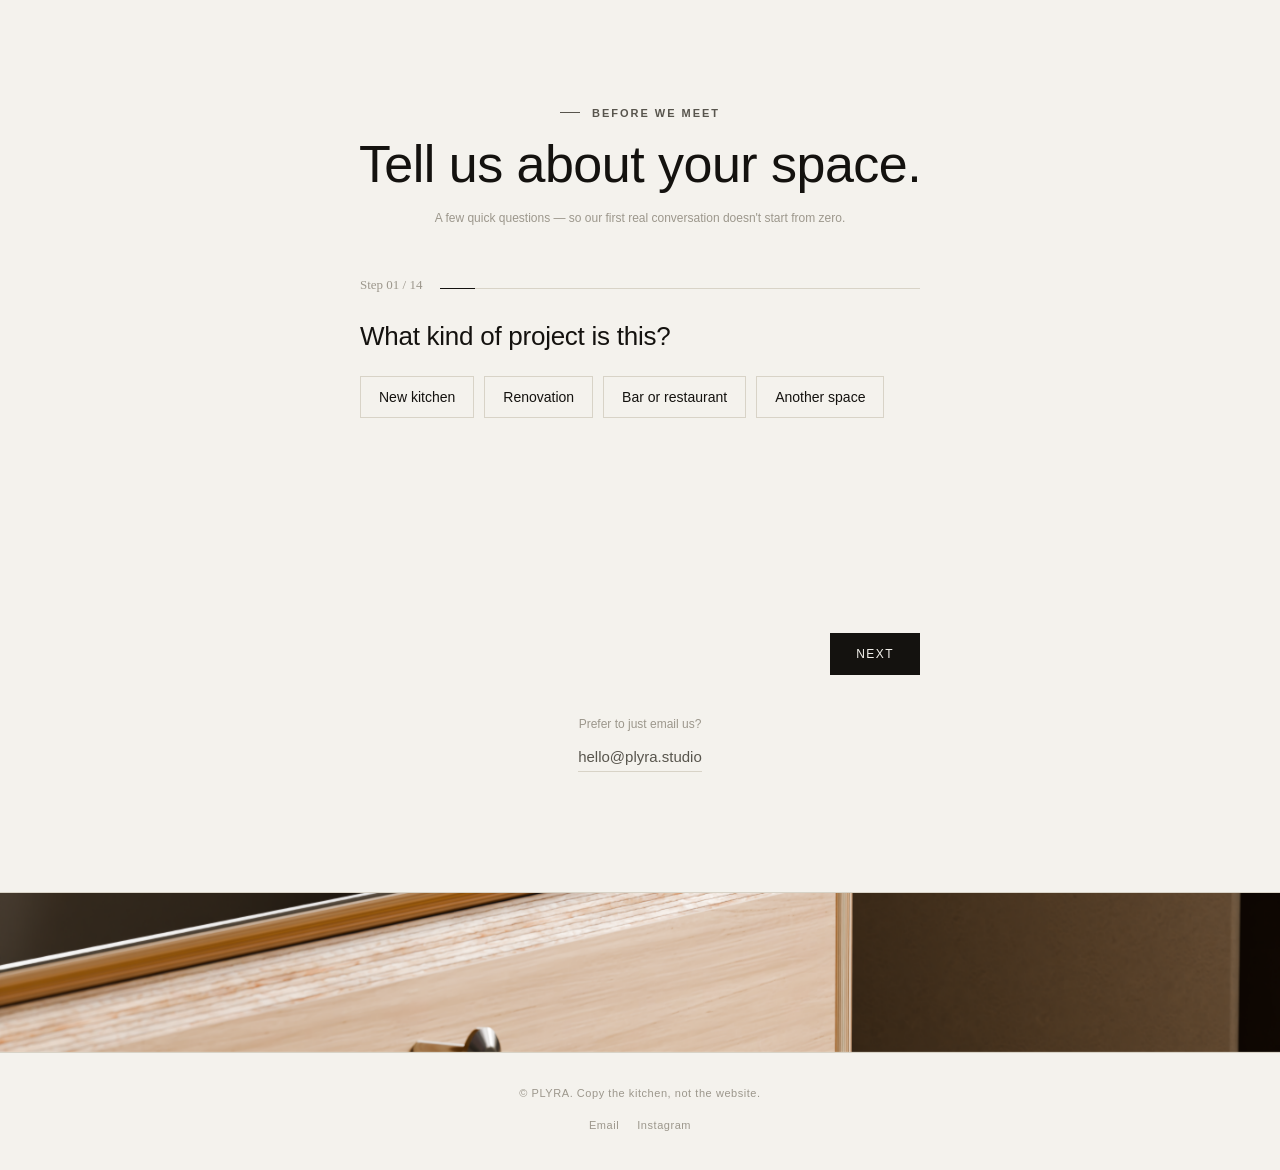
==== commit 18c4c40d: "Add Shop section, ported from a stale copy built elsewhere Marco added another plyra_project_1 copy " ====
--- a/index.html
+++ b/index.html
@@ -597,6 +597,118 @@
     .material-studies-head{ grid-template-columns:1fr; gap:18px; }
     .material-card:nth-child(n){ grid-column:span 12; }
     .material-card img{ min-height:260px; }
+  }
+
+  /* ============================================================
+     SHOP (small objects — 3-item launch)
+     ============================================================ */
+  .shop{
+    padding: clamp(70px, 10vw, 120px) 0;
+    border-bottom: 1px solid var(--line);
+  }
+  .shop .section-head{
+    display:flex;
+    justify-content:space-between;
+    align-items:flex-end;
+    gap: 24px;
+    flex-wrap: wrap;
+    margin-bottom: 40px;
+  }
+  .shop h2{
+    font-weight: 500;
+    font-size: clamp(28px, 4vw, 48px);
+    margin: 14px 0 0;
+    letter-spacing: -.01em;
+  }
+  .shop-grid{
+    display:grid;
+    grid-template-columns: repeat(3, 1fr);
+    gap: 2px;
+    background: var(--line);
+  }
+  .shop-card{
+    background: var(--bg);
+    position:relative;
+    overflow:hidden;
+    display:flex;
+    flex-direction:column;
+  }
+  .shop-card .thumb{
+    position:relative;
+    aspect-ratio: 1/1;
+    overflow:hidden;
+    background: var(--bg-alt);
+  }
+  .shop-card .thumb img{
+    width:100%; height:100%;
+    object-fit:cover;
+    transition: transform .8s var(--ease);
+  }
+  .shop-card:hover .thumb img{ transform: scale(1.045); }
+  /* Placeholder state — remove this block and drop a real <img> in once product photos exist */
+  .shop-card .thumb.placeholder{
+    display:flex;
+    align-items:center;
+    justify-content:center;
+    text-align:center;
+    background:
+      repeating-linear-gradient(135deg, var(--bg-alt), var(--bg-alt) 10px, #E1DDD2 10px, #E1DDD2 11px);
+  }
+  .shop-card .thumb.placeholder span{
+    font-size: 10px;
+    letter-spacing: .12em;
+    text-transform: uppercase;
+    color: var(--ink-faint);
+    background: var(--bg);
+    padding: 8px 12px;
+    line-height: 1.6;
+    max-width: 70%;
+  }
+  .shop-card .meta{
+    padding: 18px 20px 22px;
+    display:flex;
+    flex-direction:column;
+    gap: 10px;
+    flex:1;
+  }
+  .shop-card .meta .name{
+    font-size: 15px;
+    font-weight: 500;
+  }
+  .shop-card .meta .price{
+    font-size: 13px;
+    color: var(--ink-soft);
+  }
+  .shop-card .meta .buy-btn{
+    margin-top: auto;
+    align-self:flex-start;
+    font-family: var(--font);
+    font-size: 11px;
+    letter-spacing: .1em;
+    text-transform: uppercase;
+    background: var(--ink);
+    color: var(--bg);
+    border: none;
+    padding: 11px 20px;
+    cursor:pointer;
+    text-decoration:none;
+    display:inline-block;
+    transition: opacity .25s var(--ease);
+  }
+  .shop-card .meta .buy-btn:hover{ opacity: .82; }
+  .shop-card .meta .buy-btn[disabled],
+  .shop-card .meta .buy-btn.is-disabled{
+    opacity: .45;
+    cursor: default;
+    pointer-events: none;
+  }
+  .shop-note{
+    margin-top: 22px;
+    font-size: 12px;
+    color: var(--ink-faint);
+  }
+  @media (max-width: 860px){
+    .shop-grid{ grid-template-columns: 1fr; }
   }
 
   /* ============================================================
@@ -972,6 +1084,7 @@
     <nav class="site-nav">
       <a href="#projects">Projects</a>
       <a href="#products">Products</a>
+      <a href="#shop">Shop</a>
       <a href="#process">Process</a>
       <a href="#contact">Contact</a>
     </nav>
@@ -1090,6 +1203,82 @@
     </section>
 
     <!-- ============================================================
+         3C. SHOP — small objects, 3-item launch. Placeholder section,
+         ready for real product photos + Ecwid checkout. Ported from
+         a plyra_project_1 copy (built there against a stale/older
+         index.html) — content and structure unchanged from that.
+
+         TO ADD REAL PRODUCT PHOTOS:
+         Replace each `<div class="thumb placeholder">...</div>` block
+         below with `<div class="thumb"><img src="images/shop-01.webp"
+         alt="..."></div>` (same pattern as Projects/Collections).
+         Recommended: square (1:1) photos, at least 1200x1200px,
+         consistent lighting/background across all three since they
+         share packaging. Suggested filenames: images/shop-01.webp,
+         images/shop-02.webp, images/shop-03.webp.
+
+         TO CONNECT REAL CHECKOUT (once an Ecwid account exists):
+         Replace each `<a class="buy-btn is-disabled">Coming soon</a>`
+         with Ecwid's product Buy Button embed code for that product
+         (Ecwid dashboard -> Products -> [product] -> Buy Button ->
+         Get the code). See PLYRA_shop_shipping_brief.md in
+         plyra_project_1/briefs/ for the recommended plan (Ecwid
+         Starter, $5/mo) and shipping setup (flat rate via Correos
+         Paq Ligero, since all 3 share packaging).
+
+         Names, prices and description text below are placeholders —
+         swap for the real product names/prices once decided.
+         ============================================================ -->
+    <section class="shop" id="shop">
+      <div class="container">
+        <div class="section-head reveal">
+          <div>
+            <p class="eyebrow">Small objects</p>
+            <h2>Start with something small</h2>
+          </div>
+          <p class="form-note" style="max-width:34ch;">Three pieces, one shared packaging, made from the same plywood and finishes we use in every kitchen — a small way to have PLYRA at home.</p>
+        </div>
+
+        <div class="shop-grid">
+          <article class="shop-card reveal">
+            <div class="thumb placeholder">
+              <span>Add product photo<br>1200×1200px min, square</span>
+            </div>
+            <div class="meta">
+              <span class="name">Object 01</span>
+              <span class="price">€ — </span>
+              <a class="buy-btn is-disabled" href="#" aria-disabled="true">Coming soon</a>
+            </div>
+          </article>
+
+          <article class="shop-card reveal">
+            <div class="thumb placeholder">
+              <span>Add product photo<br>1200×1200px min, square</span>
+            </div>
+            <div class="meta">
+              <span class="name">Object 02</span>
+              <span class="price">€ — </span>
+              <a class="buy-btn is-disabled" href="#" aria-disabled="true">Coming soon</a>
+            </div>
+          </article>
+
+          <article class="shop-card reveal">
+            <div class="thumb placeholder">
+              <span>Add product photo<br>1200×1200px min, square</span>
+            </div>
+            <div class="meta">
+              <span class="name">Object 03</span>
+              <span class="price">€ — </span>
+              <a class="buy-btn is-disabled" href="#" aria-disabled="true">Coming soon</a>
+            </div>
+          </article>
+        </div>
+
+        <p class="shop-note">One small batch at a time. Ships within Spain. Sign up below to know when they're available.</p>
+      </div>
+    </section>
+
+    <!-- ============================================================
          4. THE PROCESS
          ============================================================ -->
     <section class="process" id="process">
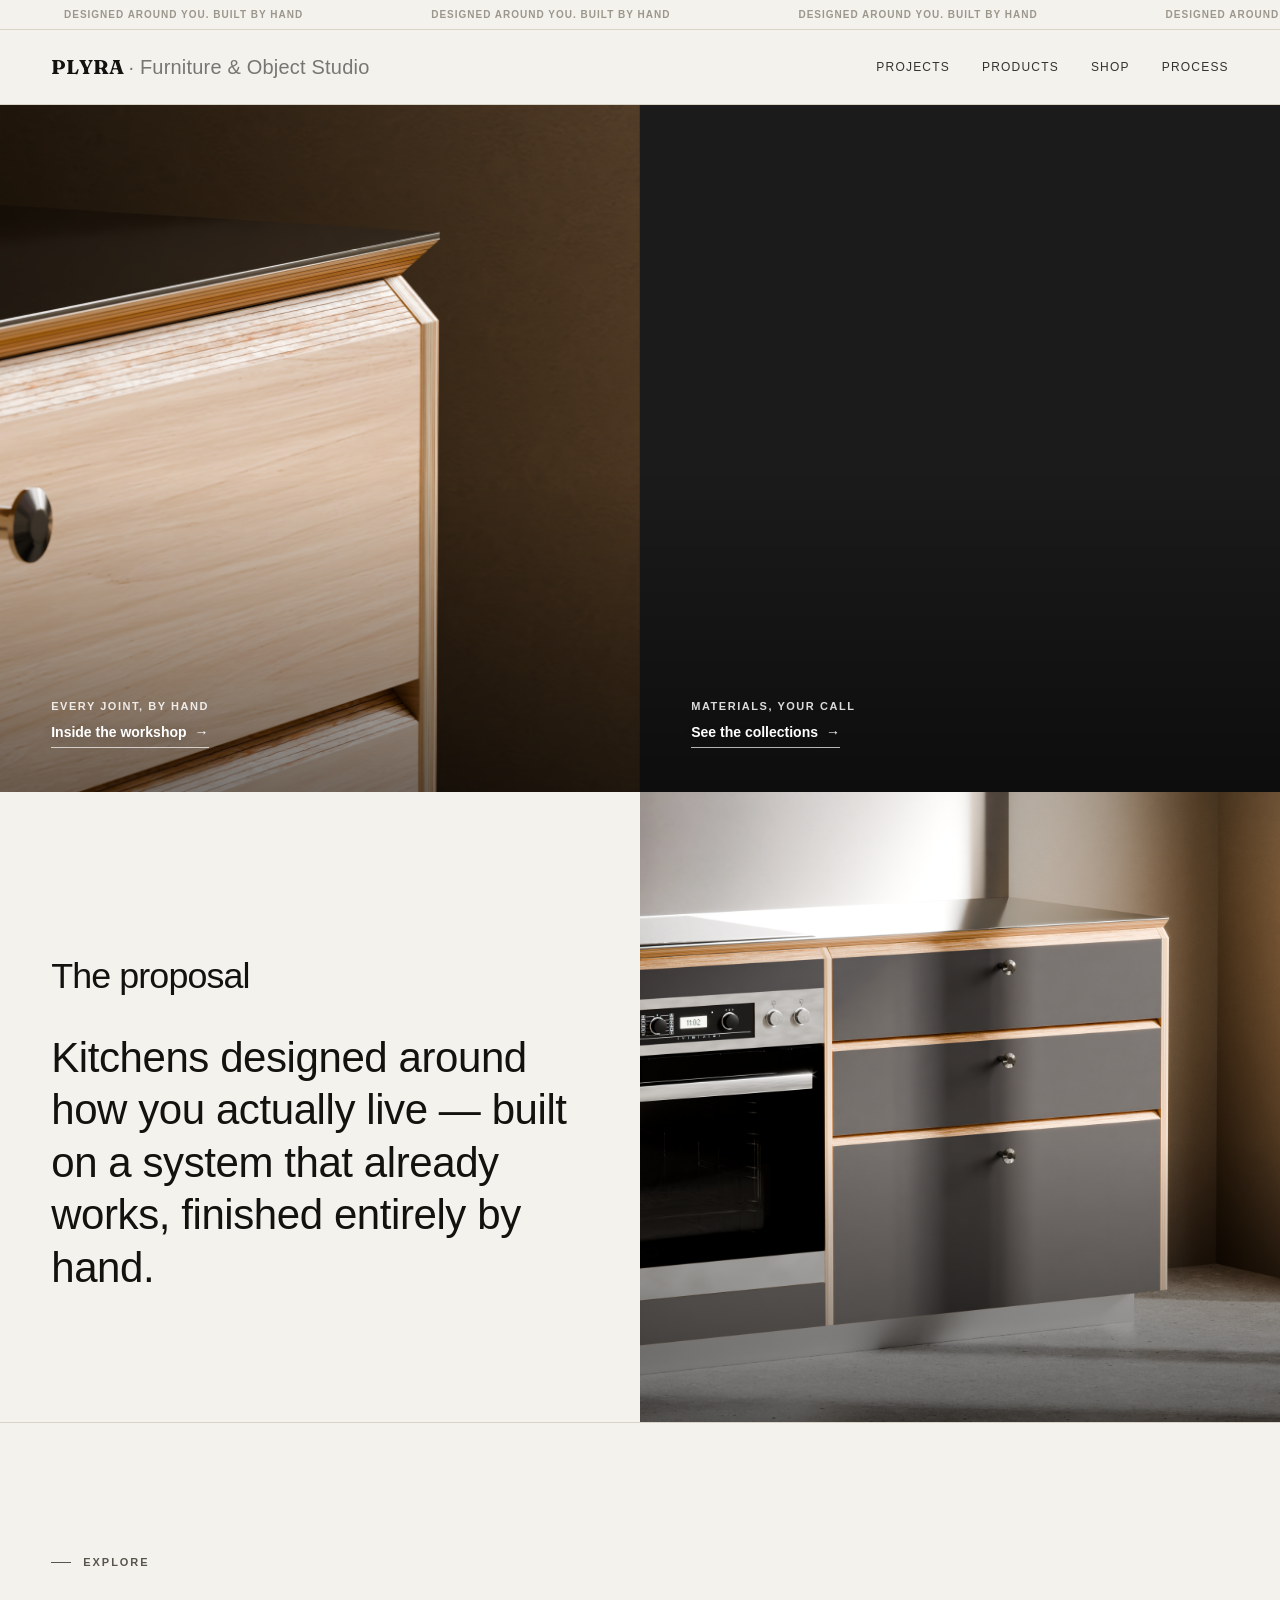
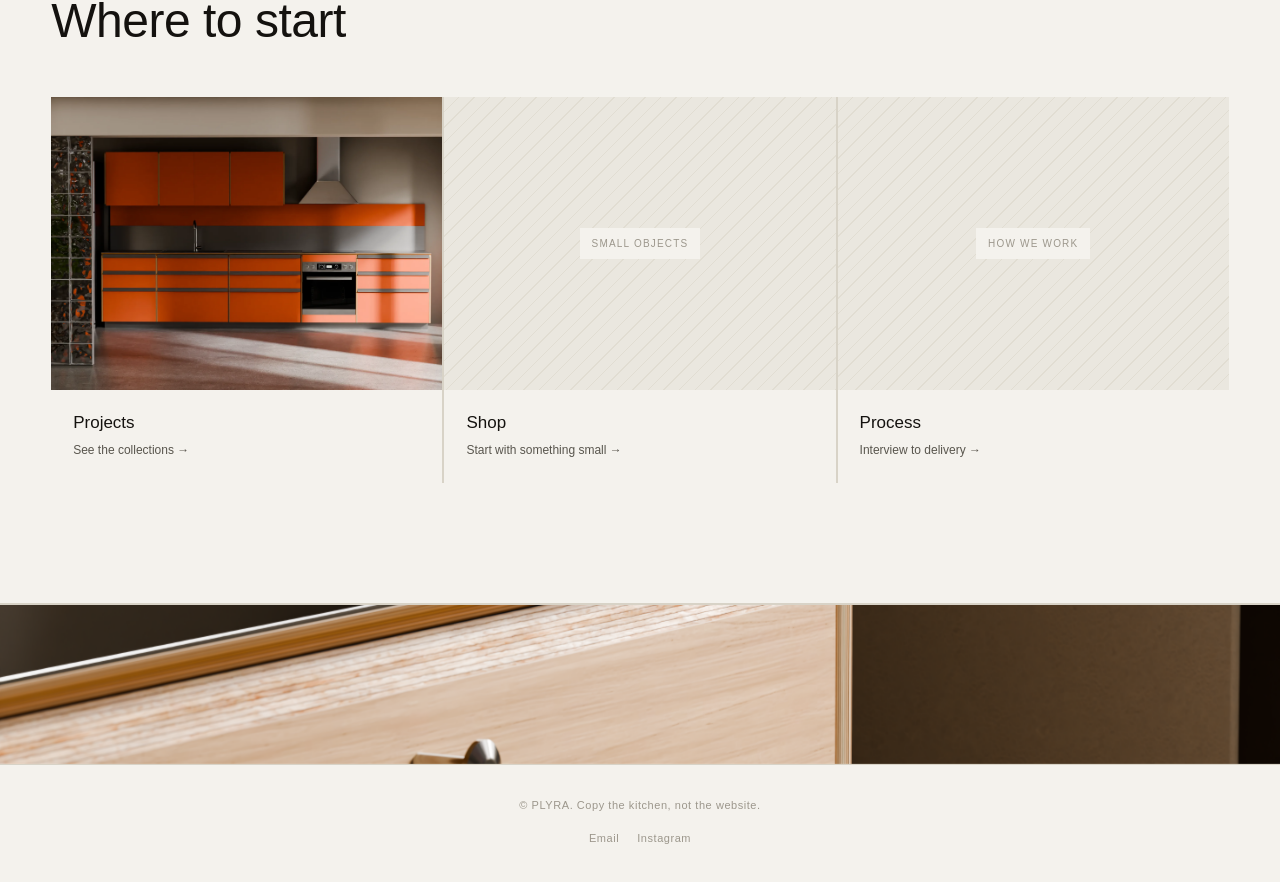
==== commit 23efe352: "Migrate from single-page to multi-page index.html (~1750 lines) split into 5 pages sharing plyra.css" ====
--- a/index.html
+++ b/index.html
@@ -16,1045 +16,7 @@
 <link rel="preconnect" href="https://fonts.googleapis.com">
 <link rel="preconnect" href="https://fonts.gstatic.com" crossorigin>
 <link href="https://fonts.googleapis.com/css2?family=Fraunces:wght@700&display=swap" rel="stylesheet">
-<style>
-
-  /* ============================================================
-     DESIGN SYSTEM — PLACEHOLDER
-     This is a neutral placeholder system (type, spacing, color).
-     Swap the tokens below once Maru delivers the final PLYRA
-     design system. Everything references these variables so a
-     restyle is mostly a token edit, not a rebuild.
-     ============================================================ */
-  :root{
-    --bg:            #F4F2ED;
-    --bg-alt:        #EAE7DF;
-    --ink:           #14120F;
-    --ink-soft:      #58554D;
-    --ink-faint:     #9C978C;
-    --line:          #D8D3C7;
-    --line-strong:   #14120F;
-    --white:         #FFFFFF;
-
-    --font:          -apple-system, BlinkMacSystemFont, "Segoe UI", "Helvetica Neue", Helvetica, Arial, sans-serif;
-    --font-serif:    Georgia, "Times New Roman", serif; /* placeholder editorial serif for large numerals only */
-    --font-display:  'Fraunces', Georgia, serif;
-
-    --container:     1280px;
-    --gutter:        clamp(20px, 4vw, 64px);
-
-    --ease:          cubic-bezier(.22,.61,.36,1);
-  }
-
-  *{ box-sizing: border-box; }
-  html{ scroll-behavior: smooth; }
-  body{
-    margin:0;
-    background: var(--bg);
-    color: var(--ink);
-    font-family: var(--font);
-    font-size: 16px;
-    line-height: 1.5;
-    -webkit-font-smoothing: antialiased;
-  }
-  img{ max-width:100%; display:block; }
-  a{ color: inherit; }
-  section{ position: relative; }
-
-  .eyebrow{
-    display:flex; align-items:center; gap:12px;
-    font-size: 11px;
-    letter-spacing: .18em;
-    text-transform: uppercase;
-    color: var(--ink-soft);
-    font-weight: 600;
-  }
-  .eyebrow::before{
-    content:"";
-    width: 20px; height: 1px;
-    background: var(--ink-soft);
-  }
-
-  .container{
-    max-width: var(--container);
-    margin: 0 auto;
-    padding: 0 var(--gutter);
-  }
-
-  /* reveal-on-scroll (subtle, editorial — not flashy) */
-  .reveal{
-    opacity: 0;
-    transform: translateY(18px);
-    transition: opacity .8s var(--ease), transform .8s var(--ease);
-  }
-  .reveal.is-visible{
-    opacity: 1;
-    transform: translateY(0);
-  }
-
-  /* ============================================================
-     HEADER
-     ============================================================ */
-  /* Super-header — an ambient ribbon above the nav, not a headline.
-     Near-imperceptible scroll (55s/loop), low-contrast muted type on
-     the page background so it recedes instead of competing with the
-     wordmark/nav in .site-header below it. Fixed alongside the header
-     rather than scrolling away, so it reads as one calm top strip.
-     Two identical halves back to back so -50% translateX loops
-     seamlessly regardless of viewport width. */
-  .super-header{
-    position: fixed;
-    top: 0; left: 0; right: 0;
-    z-index: 60;
-    height: 30px;
-    background: var(--bg);
-    border-bottom: 1px solid var(--line);
-    overflow: hidden;
-    display:flex;
-    align-items:center;
-  }
-  .super-header-track{
-    display:flex;
-    white-space:nowrap;
-    animation: super-header-scroll 55s linear infinite;
-    will-change: transform;
-  }
-  .super-header-half{ display:flex; }
-  .super-header-track span{
-    padding: 0 64px;
-    font-size: 10px;
-    font-weight: 600;
-    letter-spacing: .1em;
-    text-transform: uppercase;
-    color: var(--ink-faint);
-    flex-shrink:0;
-  }
-  @keyframes super-header-scroll{
-    from{ transform: translateX(0); }
-    to{ transform: translateX(-50%); }
-  }
-  @media (prefers-reduced-motion: reduce){
-    .super-header-track{ animation: none; }
-  }
-
-  /* Solid from the start — the hero is a light wood/plywood photo pair,
-     so white-on-transparent text lost legibility over it. Opaque bar,
-     dark text, always. */
-  .site-header{
-    position: fixed;
-    top: 30px; left: 0; right: 0;
-    z-index: 50;
-    display:flex;
-    align-items:center;
-    justify-content: space-between;
-    padding: 22px var(--gutter);
-    background: var(--bg);
-    border-bottom: 1px solid var(--line);
-  }
-  .site-header, .site-header a{ color: var(--ink); }
-  .wordmark{
-    font-family: var(--font-display);
-    font-size: 20px;
-    font-weight: 700;
-    letter-spacing: .01em;
-    text-decoration: none;
-    text-transform: none; /* Fraunces en mayúsculas sostenidas pierde carácter */
-  }
-  .wordmark span{ font-family: var(--font); opacity:.55; font-weight: 400; }
-  .site-nav{ display:flex; gap: 32px; }
-  .site-nav a{
-    font-size: 12px;
-    letter-spacing: .1em;
-    text-transform: uppercase;
-    text-decoration:none;
-    opacity: .85;
-  }
-  .site-nav a:hover{ opacity: 1; }
-  @media (max-width: 640px){
-    .site-header{ padding: 16px var(--gutter); }
-    .wordmark span{ display: none; }
-    .site-nav{ gap: 14px; }
-    .site-nav a{ font-size: 10.5px; }
-  }
-
-  /* ============================================================
-     HERO
-     ============================================================ */
-  /* Split hero — a macro detail (the cabinet edge / "el canto") paired
-     with the wide room shot, Reform-style. Two full-height panels,
-     each with its own label + link, no scroll cue needed since the
-     two CTAs already point the visitor where to go. */
-  /* Reform doesn't run these full-bleed to 100vh — stopping short lets
-     a sliver of the next section peek in and keeps the crop centered
-     instead of stretching into an overly wide slice of the render. */
-  .hero-split{
-    display:flex;
-    height:88vh;
-  }
-  .hero-panel{
-    position:relative;
-    flex:1 1 50%;
-    overflow:hidden;
-    background:#1b1b1b;
-  }
-  /* Wrapper carries the hover-zoom; the media inside keeps its own
-     ambient breathing animation running the whole time. Nested
-     transforms compose, so hover always reads as "zoom in a bit
-     further from wherever it already is" — exactly like the carousel
-     cards — instead of snapping to a fixed scale that could be
-     smaller than the animation's current frame (which briefly looked
-     like a zoom-OUT). */
-  .hero-panel-media-wrap{
-    position:absolute;
-    inset:0;
-    overflow:hidden;
-    transition: transform 1.2s var(--ease);
-  }
-  .hero-panel:hover .hero-panel-media-wrap{
-    transform: scale(1.035);
-  }
-  .hero-panel-media{
-    position:absolute;
-    inset:0;
-    width:100%;
-    height:100%;
-    object-fit:cover;
-    object-position:center;
-    animation: hero-panel-zoom 16s ease-in-out infinite alternate;
-    will-change: transform;
-  }
-  @keyframes hero-panel-zoom{
-    from{ transform: scale(1); }
-    to{ transform: scale(1.1); }
-  }
-  @media (prefers-reduced-motion: reduce){
-    .hero-panel-media,
-    .proposal-media img.proposal-media-fill{ animation: none; }
-  }
-  /* Nudge the detail shot's crop so the corner/joint sits centered in
-     its own panel instead of skewed toward the seam. */
-  .hero-panel-detail .hero-panel-media{
-    object-position: 65% 35%;
-  }
-  /* The context render is a wide 16:9 front elevation; this one is
-     already a fairly symmetric straight-on shot, so just nudge up
-     slightly to favor the cabinetry/hood over the floor. */
-  .hero-panel-context .hero-panel-media{
-    object-position: 100% 42%;
-  }
-  /* Stand-in for the real canto macro shot Marco will drop in — same
-     diagonal-hatch language the site already uses for pending assets. */
-  .hero-panel-placeholder{
-    display:flex;
-    align-items:center;
-    justify-content:center;
-    text-align:center;
-    background: repeating-linear-gradient(135deg, #2a2a2a, #2a2a2a 10px, #333 10px, #333 11px);
-  }
-  .hero-panel-placeholder span{
-    font-size:11px;
-    letter-spacing:.1em;
-    text-transform:uppercase;
-    color:rgba(255,255,255,.65);
-    max-width:22ch;
-    padding:0 20px;
-  }
-  .hero-panel-scrim{
-    position:absolute;
-    left:0; right:0; bottom:0;
-    height:40%;
-    background:linear-gradient(to top, rgba(0,0,0,.5), rgba(0,0,0,0));
-    pointer-events:none;
-  }
-  .hero-panel-copy{
-    position:absolute;
-    left:var(--gutter);
-    bottom:clamp(28px, 4vw, 44px);
-    z-index:2;
-    color:#fff;
-  }
-  .hero-panel-label{
-    display:block;
-    font-size:11px;
-    font-weight:600;
-    letter-spacing:.14em;
-    text-transform:uppercase;
-    color:rgba(255,255,255,.85);
-    margin-bottom:6px;
-  }
-  .hero-panel-copy a{
-    display:inline-flex;
-    gap:8px;
-    font-size:14px;
-    font-weight:600;
-    color:#fff;
-    text-decoration:none;
-    border-bottom:1px solid rgba(255,255,255,.7);
-    padding-bottom:4px;
-    text-shadow:0 2px 14px rgba(0,0,0,.35);
-    transition:border-color .25s var(--ease), transform .25s var(--ease);
-  }
-  .hero-panel-copy a:hover{ border-color:#fff; transform:translateX(4px); }
-  @media (max-width:800px){
-    .hero-split{ flex-direction:column; height:auto; }
-    .hero-panel{ flex:none; height:60vh; }
-  }
-
-  /* ============================================================
-     PROPOSAL
-     ============================================================ */
-  .proposal{
-    padding: 0;
-    border-bottom: 1px solid var(--line);
-  }
-  .proposal-split{
-    display:flex;
-    min-height: 70vh;
-  }
-  .proposal-text{
-    flex: 1 1 50%;
-    display:flex;
-    flex-direction:column;
-    justify-content:center;
-    background: var(--bg);
-    padding: clamp(50px, 6vw, 90px) var(--gutter);
-  }
-  .proposal .eyebrow{
-    color:var(--ink);
-    font-size:clamp(24px, 2.8vw, 36px);
-    font-weight:500;
-    letter-spacing:-.025em;
-    line-height:1.12;
-    text-transform:none;
-  }
-  .proposal .eyebrow::before{ display:none; }
-  .proposal h1{
-    font-family: var(--font);
-    font-weight: 500;
-    font-size: clamp(26px, 3.4vw, 42px);
-    line-height: 1.25;
-    margin: 0;
-    letter-spacing: -.01em;
-  }
-  .proposal .proposal-meta{
-    padding-top: 6px;
-  }
-  /* Right half — same treatment as the hero panels: full-bleed media,
-     subtle continuous zoom once a real photo replaces the placeholder. */
-  .proposal-media{
-    flex: 1 1 50%;
-    position:relative;
-    overflow:hidden;
-    background:#1b1b1b;
-  }
-  /* Same wrapper technique as the hero panels — hover-zoom lives on
-     the wrapper so it composes cleanly with whatever motion (ambient
-     animation or the video's own footage) is already happening
-     inside it, instead of fighting for the same transform. */
-  .proposal-media-wrap{
-    position:absolute;
-    inset:0;
-    overflow:hidden;
-    transition: transform 1.2s var(--ease);
-  }
-  .proposal-media:hover .proposal-media-wrap{
-    transform: scale(1.035);
-  }
-  .proposal-media-fill{
-    position:absolute;
-    inset:0;
-    width:100%;
-    height:100%;
-  }
-  .proposal-media img.proposal-media-fill{
-    object-fit:cover;
-    object-position: 38% 45%;
-    animation: hero-panel-zoom 16s ease-in-out infinite alternate;
-    will-change:transform;
-  }
-  /* The video already carries its own motion (someone walking into the
-     room) — skip the Ken Burns scale so the two don't fight. */
-  .proposal-media-video{
-    object-fit:cover;
-    object-position: 44% 40%;
-    animation:none;
-  }
-  .proposal-media-scrim{
-    position:absolute;
-    left:0; right:0; bottom:0;
-    height:45%;
-    background:linear-gradient(to top, rgba(0,0,0,.55), rgba(0,0,0,0));
-    pointer-events:none;
-  }
-  /* Hidden until hover, so it reads as a reveal rather than sitting
-     on the video permanently — appears anywhere the cursor enters
-     the panel, not just when it's directly over the button. */
-  .proposal-media-cta{
-    position:absolute;
-    left:var(--gutter);
-    bottom:clamp(28px, 4vw, 44px);
-    z-index:2;
-    opacity:0;
-    transform: translateY(8px);
-    transition: opacity .35s var(--ease), transform .35s var(--ease);
-    pointer-events:none;
-  }
-  .proposal-media:hover .proposal-media-cta{
-    opacity:1;
-    transform: translateY(0);
-    pointer-events:auto;
-  }
-  .proposal-media-cta .submit-btn{
-    display:inline-block;
-    text-decoration:none;
-  }
-  @media (max-width: 800px){
-    .proposal-split{ flex-direction:column; min-height:auto; }
-    .proposal-media{ height:50vh; }
-  }
-
-  /* ============================================================
-     PROJECTS — VIDEO. Replaces the old 4-slide finish carousel with
-     a single ambient detail film. Full-bleed, same visual register
-     as the hero/Range full-bleed moments. No caption yet.
-     ============================================================ */
-  .projects{
-    padding: 0;
-    border-bottom: 1px solid var(--line);
-  }
-  .projects-media{
-    position:relative;
-    height: 80vh;
-    overflow:hidden;
-    background:#14120F;
-  }
-  .projects-video{
-    position:absolute;
-    inset:0;
-    width:100%;
-    height:100%;
-    object-fit:cover;
-  }
-  .projects-scrim{
-    position:absolute;
-    left:0; right:0; bottom:0;
-    height:30%;
-    background:linear-gradient(to top, rgba(0,0,0,.4), rgba(0,0,0,0));
-    pointer-events:none;
-  }
-  @media (max-width:700px){
-    .projects-media{ height: 55vh; }
-  }
-
-  /* ============================================================
-     PRODUCTS — PICA-PICA carousel. Starts on the grapes video, then
-     advances through product stills (two settings — warm stone
-     kitchen, dark green kitchen). Same slide-track mechanism as the
-     wizard (index state + translateX), simpler than the old
-     scroll-snap projects carousel since these are fixed slides, not
-     free-scrollable cards.
-     ============================================================ */
-  .products{
-    border-bottom: 1px solid var(--line);
-  }
-  .products-media{
-    position:relative;
-    height: 80vh;
-    overflow:hidden;
-    background:#1b1b1b;
-  }
-  .products-track{
-    display:flex;
-    height:100%;
-    transition: transform .6s var(--ease);
-  }
-  .products-slide{
-    position:relative;
-    flex:0 0 100%;
-    min-width:0;
-    height:100%;
-  }
-  .products-frame{
-    position:absolute;
-    inset:0;
-    width:100%;
-    height:100%;
-    object-fit:cover;
-  }
-  .products-scrim{
-    position:absolute;
-    left:0; right:0; bottom:0;
-    height:35%;
-    background:linear-gradient(to top, rgba(0,0,0,.5), rgba(0,0,0,0));
-    pointer-events:none;
-    z-index:1;
-  }
-  .products-copy{
-    position:absolute;
-    left: var(--gutter);
-    bottom: clamp(28px, 4vw, 44px);
-    z-index:2;
-    color:#fff;
-    pointer-events:none;
-  }
-  .products-copy .label{
-    display:block;
-    font-size:11px;
-    font-weight:600;
-    letter-spacing:.14em;
-    text-transform:uppercase;
-    color: rgba(255,255,255,.85);
-    margin-bottom:6px;
-  }
-  .products-copy .statement{
-    font-size: clamp(26px, 3.2vw, 34px);
-    font-weight: 600;
-    letter-spacing: -.01em;
-    line-height: 1;
-    text-shadow: 0 2px 14px rgba(0,0,0,.35);
-  }
-  .products-arrow{
-    position:absolute;
-    top:50%;
-    transform:translateY(-50%);
-    z-index:3;
-    width:44px;
-    height:44px;
-    border-radius:50%;
-    border:1px solid rgba(255,255,255,.5);
-    background:rgba(0,0,0,.25);
-    color:#fff;
-    display:flex;
-    align-items:center;
-    justify-content:center;
-    cursor:pointer;
-    transition: background-color .25s var(--ease), border-color .25s var(--ease), transform .25s var(--ease);
-  }
-  .products-arrow:hover{ background:rgba(255,255,255,.92); color:var(--ink); border-color:rgba(255,255,255,.92); }
-  .products-arrow:focus-visible{ outline:2px solid #fff; outline-offset:2px; }
-  .products-arrow.prev{ left: clamp(16px, 2.5vw, 36px); }
-  .products-arrow.next{ right: clamp(16px, 2.5vw, 36px); }
-  .products-counter{
-    position:absolute;
-    right: var(--gutter);
-    bottom: clamp(28px, 4vw, 44px);
-    z-index:2;
-    color: rgba(255,255,255,.85);
-    font-size:12px;
-    letter-spacing:.08em;
-    text-shadow:0 2px 14px rgba(0,0,0,.35);
-  }
-  @media (max-width:700px){
-    .products-media{ height: 60vh; }
-    .products-arrow{ width:36px; height:36px; }
-  }
-
-  /* ============================================================
-     MATERIAL STUDIES — EDITORIAL GALLERY
-     ============================================================ */
-  .material-studies{
-    padding:clamp(88px, 12vw, 152px) 0;
-    background:var(--bg-alt);
-    border-bottom:1px solid var(--line);
-  }
-  .material-studies-head{
-    display:grid;
-    grid-template-columns:1fr 2fr;
-    gap:40px;
-    align-items:start;
-    margin-bottom:clamp(36px, 5vw, 64px);
-  }
-  .material-studies h2{
-    margin:0;
-    font-size:clamp(30px, 4vw, 50px);
-    font-weight:500;
-    letter-spacing:-.025em;
-    line-height:1.05;
-  }
-  .material-studies-intro{
-    max-width:42ch;
-    margin:0;
-    color:var(--ink-soft);
-    font-size:clamp(16px, 1.4vw, 20px);
-    line-height:1.5;
-  }
-  .material-grid{
-    display:grid;
-    grid-template-columns:repeat(12, 1fr);
-    gap:clamp(12px, 2vw, 28px);
-  }
-  .material-card{ margin:0; overflow:hidden; background:var(--line); }
-  .material-card:nth-child(1), .material-card:nth-child(4){ grid-column:span 7; }
-  .material-card:nth-child(2), .material-card:nth-child(3){ grid-column:span 5; }
-  .material-card img{
-    width:100%;
-    height:100%;
-    min-height:clamp(260px, 35vw, 500px);
-    object-fit:cover;
-    transition:transform .8s var(--ease);
-  }
-  .material-card:hover img{ transform:scale(1.025); }
-  @media (max-width:700px){
-    .material-studies-head{ grid-template-columns:1fr; gap:18px; }
-    .material-card:nth-child(n){ grid-column:span 12; }
-    .material-card img{ min-height:260px; }
-  }
-
-  /* ============================================================
-     SHOP (small objects — 3-item launch)
-     ============================================================ */
-  .shop{
-    padding: clamp(70px, 10vw, 120px) 0;
-    border-bottom: 1px solid var(--line);
-  }
-  .shop .section-head{
-    display:flex;
-    justify-content:space-between;
-    align-items:flex-end;
-    gap: 24px;
-    flex-wrap: wrap;
-    margin-bottom: 40px;
-  }
-  .shop h2{
-    font-weight: 500;
-    font-size: clamp(28px, 4vw, 48px);
-    margin: 14px 0 0;
-    letter-spacing: -.01em;
-  }
-  .shop-grid{
-    display:grid;
-    grid-template-columns: repeat(3, 1fr);
-    gap: 2px;
-    background: var(--line);
-  }
-  .shop-card{
-    background: var(--bg);
-    position:relative;
-    overflow:hidden;
-    display:flex;
-    flex-direction:column;
-  }
-  .shop-card .thumb{
-    position:relative;
-    aspect-ratio: 1/1;
-    overflow:hidden;
-    background: var(--bg-alt);
-  }
-  .shop-card .thumb img{
-    width:100%; height:100%;
-    object-fit:cover;
-    transition: transform .8s var(--ease);
-  }
-  .shop-card:hover .thumb img{ transform: scale(1.045); }
-  /* Placeholder state — remove this block and drop a real <img> in once product photos exist */
-  .shop-card .thumb.placeholder{
-    display:flex;
-    align-items:center;
-    justify-content:center;
-    text-align:center;
-    background:
-      repeating-linear-gradient(135deg, var(--bg-alt), var(--bg-alt) 10px, #E1DDD2 10px, #E1DDD2 11px);
-  }
-  .shop-card .thumb.placeholder span{
-    font-size: 10px;
-    letter-spacing: .12em;
-    text-transform: uppercase;
-    color: var(--ink-faint);
-    background: var(--bg);
-    padding: 8px 12px;
-    line-height: 1.6;
-    max-width: 70%;
-  }
-  .shop-card .meta{
-    padding: 18px 20px 22px;
-    display:flex;
-    flex-direction:column;
-    gap: 10px;
-    flex:1;
-  }
-  .shop-card .meta .name{
-    font-size: 15px;
-    font-weight: 500;
-  }
-  .shop-card .meta .price{
-    font-size: 13px;
-    color: var(--ink-soft);
-  }
-  .shop-card .meta .buy-btn{
-    margin-top: auto;
-    align-self:flex-start;
-    font-family: var(--font);
-    font-size: 11px;
-    letter-spacing: .1em;
-    text-transform: uppercase;
-    background: var(--ink);
-    color: var(--bg);
-    border: none;
-    padding: 11px 20px;
-    cursor:pointer;
-    text-decoration:none;
-    display:inline-block;
-    transition: opacity .25s var(--ease);
-  }
-  .shop-card .meta .buy-btn:hover{ opacity: .82; }
-  .shop-card .meta .buy-btn[disabled],
-  .shop-card .meta .buy-btn.is-disabled{
-    opacity: .45;
-    cursor: default;
-    pointer-events: none;
-  }
-  .shop-note{
-    margin-top: 22px;
-    font-size: 12px;
-    color: var(--ink-faint);
-  }
-  @media (max-width: 860px){
-    .shop-grid{ grid-template-columns: 1fr; }
-  }
-
-  /* ============================================================
-     PROCESS
-     ============================================================ */
-  .process{
-    padding: clamp(70px, 10vw, 120px) 0;
-    border-bottom: 1px solid var(--line);
-    background: var(--bg-alt);
-  }
-  .process h2{
-    font-weight: 500;
-    font-size: clamp(28px, 4vw, 48px);
-    margin: 14px 0 0 0;
-    letter-spacing: -.01em;
-  }
-  .process-list{
-    margin-top: clamp(40px, 6vw, 64px);
-    border-top: 1px solid var(--line);
-  }
-  .process-step{
-    display:grid;
-    grid-template-columns: 90px 1fr 1.4fr;
-    gap: 24px;
-    padding: clamp(22px, 3vw, 34px) 0;
-    border-bottom: 1px solid var(--line);
-    align-items:baseline;
-  }
-  .process-step .step-num{
-    font-family: var(--font-serif);
-    font-size: 15px;
-    color: var(--ink-faint);
-  }
-  .process-step .step-name{
-    font-size: clamp(18px, 2.2vw, 24px);
-    font-weight: 500;
-  }
-  .process-step .step-desc{
-    font-size: 14px;
-    color: var(--ink-soft);
-    max-width: 46ch;
-  }
-  @media (max-width: 700px){
-    .process-step{ grid-template-columns: 40px 1fr; }
-    .process-step .step-desc{ grid-column: 2 / -1; margin-top: 6px; }
-  }
-
-  /* ============================================================
-     CONTACT — pre-screen wizard. NOT the in-person "Interview" from
-     Process (see brief) — framed as a quick snapshot before a real
-     conversation happens, one question per screen, sliding carousel.
-     ============================================================ */
-  .contact{
-    padding: clamp(90px, 14vw, 160px) 0 clamp(70px, 10vw, 120px);
-  }
-  .contact-head{
-    max-width: 640px;
-    margin: 0 auto;
-    text-align:center;
-  }
-  .contact h2{
-    font-weight: 500;
-    font-size: clamp(30px, 4.4vw, 52px);
-    line-height: 1.15;
-    margin: 14px 0 0;
-    letter-spacing: -.01em;
-  }
-  .contact-head .form-note{
-    margin: 14px 0 0;
-  }
-  .contact-direct{
-    margin-top: 40px;
-    text-align:center;
-  }
-  .contact-direct a{
-    display:inline-block;
-    font-size: 15px;
-    text-decoration:none;
-    border-bottom: 1px solid var(--line);
-    padding-bottom: 2px;
-    color: var(--ink-soft);
-  }
-  .submit-btn{
-    align-self:flex-start;
-    margin-top: 8px;
-    font-family: var(--font);
-    font-size: 12px;
-    letter-spacing: .12em;
-    text-transform: uppercase;
-    background: var(--ink);
-    color: var(--bg);
-    border: none;
-    padding: 14px 26px;
-    cursor:pointer;
-    transition: opacity .25s var(--ease);
-  }
-  .submit-btn:hover{ opacity: .82; }
-  .submit-btn:disabled{ opacity:.4; cursor:default; }
-  .form-note{
-    font-size: 12px;
-    color: var(--ink-faint);
-    margin-top: 4px;
-  }
-
-
-  /* --- Wizard shell --- */
-  .wizard{
-    max-width: 560px;
-    margin: 48px auto 0;
-  }
-  .wizard-progress{
-    display:flex;
-    align-items:baseline;
-    justify-content:space-between;
-    margin-bottom: 22px;
-  }
-  .wizard-progress-label{
-    font-family: var(--font-serif);
-    font-size: 13px;
-    color: var(--ink-faint);
-  }
-  .wizard-progress-bar{
-    position:relative;
-    flex:1 1 auto;
-    height:1px;
-    background: var(--line);
-    margin-left: 18px;
-  }
-  .wizard-progress-fill{
-    position:absolute;
-    left:0; top:0; bottom:0;
-    width:0%;
-    background: var(--ink);
-    transition: width .4s var(--ease);
-  }
-  .wizard-viewport{
-    overflow:hidden;
-  }
-  .wizard-track{
-    display:flex;
-    transition: transform .5s var(--ease);
-  }
-  .wizard-step{
-    flex: 0 0 100%;
-    min-width:0;
-  }
-  .wizard-step h3{
-    font-weight:500;
-    font-size: clamp(20px, 2.6vw, 26px);
-    letter-spacing:-.01em;
-    margin: 0 0 20px;
-  }
-  .wizard-choices{
-    display:flex;
-    flex-wrap:wrap;
-    gap:10px;
-  }
-  .wizard-choice{
-    font-family: var(--font);
-    font-size: 14px;
-    color: var(--ink);
-    background:none;
-    border: 1px solid var(--line);
-    padding: 12px 18px;
-    cursor:pointer;
-    transition: border-color .25s var(--ease), background-color .25s var(--ease);
-  }
-  .wizard-choice:hover{ border-color: var(--ink-soft); }
-  .wizard-choice.active{
-    border-color: var(--ink);
-    background: var(--bg-alt);
-    font-weight:600;
-  }
-  /* Layout-shape step — same simple line-icon device as before,
-     just reused here as one wizard step instead of its own section. */
-  .wizard-choice-icon{
-    display:flex;
-    flex-direction:column;
-    align-items:center;
-    gap:10px;
-    width: 100px;
-    padding: 16px 8px 12px;
-    background:none;
-    border: 1px solid var(--line);
-    cursor:pointer;
-    font-family: var(--font);
-    transition: border-color .25s var(--ease), background-color .25s var(--ease);
-  }
-  .wizard-choice-icon:hover{ border-color: var(--ink-soft); }
-  .wizard-choice-icon svg{ width:48px; height:48px; }
-  .wizard-choice-icon svg rect{
-    fill:none;
-    stroke: var(--ink-faint);
-    stroke-width: 3;
-    transition: stroke .25s var(--ease);
-  }
-  .wizard-choice-icon span{
-    font-size: 10.5px;
-    letter-spacing: .06em;
-    text-transform: uppercase;
-    color: var(--ink-soft);
-  }
-  .wizard-choice-icon.active{ border-color: var(--ink); background: var(--bg-alt); }
-  .wizard-choice-icon.active svg rect{ stroke: var(--ink); }
-  .wizard-choice-icon.active span{ color: var(--ink); font-weight:600; }
-
-  /* Acabado step — same button shell, a real finish photo instead
-     of an icon. */
-  .wizard-choice-photo{
-    display:flex;
-    flex-direction:column;
-    align-items:stretch;
-    gap:8px;
-    width: 120px;
-    padding: 6px;
-    background:none;
-    border: 1px solid var(--line);
-    cursor:pointer;
-    font-family: var(--font);
-    transition: border-color .25s var(--ease), background-color .25s var(--ease);
-  }
-  .wizard-choice-photo:hover{ border-color: var(--ink-soft); }
-  .wizard-choice-photo img{
-    width:100%;
-    aspect-ratio: 4/3;
-    object-fit:cover;
-  }
-  .wizard-choice-photo span{
-    font-size: 10.5px;
-    letter-spacing: .06em;
-    text-transform: uppercase;
-    color: var(--ink-soft);
-    padding-bottom:4px;
-    text-align:center;
-  }
-  .wizard-choice-photo.active{ border-color: var(--ink); }
-  .wizard-choice-photo.active span{ color: var(--ink); font-weight:600; }
-
-  /* Vínculo / herraje — no real content yet, just an honest note. */
-  .wizard-coming-soon{
-    color: var(--ink-faint);
-    font-size:14px;
-    line-height:1.6;
-    max-width:40ch;
-  }
-  .wizard-field input,
-  .wizard-field textarea{
-    width:100%;
-    font-family: var(--font);
-    font-size: 15px;
-    padding: 10px 0;
-    background: transparent;
-    border: none;
-    border-bottom: 1px solid var(--line);
-    color: var(--ink);
-    outline: none;
-    transition: border-color .3s var(--ease);
-    resize: vertical;
-  }
-  .wizard-field input:focus,
-  .wizard-field textarea:focus{ border-color: var(--ink); }
-  .wizard-field textarea{ min-height: 80px; }
-  .wizard-field + .wizard-field{ margin-top:18px; }
-  .wizard-field label{
-    display:block;
-    font-size: 11px;
-    letter-spacing: .1em;
-    text-transform: uppercase;
-    color: var(--ink-soft);
-    margin-bottom:6px;
-  }
-  .wizard-nav{
-    display:flex;
-    align-items:center;
-    justify-content:space-between;
-    margin-top: 32px;
-  }
-  .wizard-back{
-    font-family: var(--font);
-    font-size: 12px;
-    letter-spacing: .06em;
-    color: var(--ink-soft);
-    background:none;
-    border:none;
-    cursor:pointer;
-    padding:0;
-    visibility:hidden;
-  }
-  .wizard-back.is-visible{ visibility:visible; }
-  .wizard-closing{
-    text-align:center;
-    padding: 30px 0 6px;
-  }
-  .wizard-closing .price-note{
-    display:block;
-    font-size:11px;
-    font-weight:600;
-    letter-spacing:.1em;
-    text-transform:uppercase;
-    color: var(--ink-faint);
-    margin-bottom:10px;
-  }
-  .wizard-closing h3{
-    font-weight:500;
-    font-size: clamp(22px, 2.8vw, 30px);
-    letter-spacing:-.01em;
-    margin: 0 0 12px;
-  }
-  @media (max-width: 640px){
-    .wizard-choices{ gap:8px; }
-    .wizard-choice{ padding:10px 14px; font-size:13px; }
-  }
-
-  /* ============================================================
-     FOOTER
-     ============================================================ */
-  /* Purely decorative closing band — echoes the hero's canto detail
-     so the page doesn't drop straight from big photography into flat
-     white. No text/links on it (aria-hidden via empty alt), so it
-     can't create a legibility or focus-order problem. */
-  .footer-strip{
-    position:relative;
-    height: clamp(90px, 14vw, 160px);
-    overflow:hidden;
-    border-top: 1px solid var(--line);
-  }
-  .footer-strip .hero-panel-media{
-    object-position: 60% 55%;
-  }
-  .site-footer{
-    border-top: 1px solid var(--line);
-    padding: 32px var(--gutter) 36px;
-    display:flex;
-    flex-direction: column;
-    align-items:center;
-    text-align:center;
-    gap: 16px;
-    font-size: 11px;
-    letter-spacing: .05em;
-    color: var(--ink-faint);
-  }
-  .site-footer a{ text-decoration:none; color: var(--ink-faint); }
-  .site-footer a:hover{ color: var(--ink); }
-  .footer-links{ display:flex; gap: 18px; }
-
-</style>
+<link rel="stylesheet" href="plyra.css">
 </head>
 <body>
 
@@ -1080,18 +42,16 @@
   </div>
 
   <header class="site-header">
-    <a href="#top" class="wordmark">PLYRA <span>· Furniture &amp; Object Studio</span></a>
+    <a href="index.html" class="wordmark">PLYRA <span>· Furniture &amp; Object Studio</span></a>
     <nav class="site-nav">
-      <a href="#projects">Projects</a>
-      <a href="#products">Products</a>
-      <a href="#shop">Shop</a>
-      <a href="#process">Process</a>
-      <a href="#contact">Contact</a>
+      <a href="projects.html">Projects</a>
+      <a href="products.html">Products</a>
+      <a href="shop.html">Shop</a>
+      <a href="process.html">Process</a>
     </nav>
   </header>
 
   <main id="top">
-
     <!-- ============================================================
          1. HERO
          ============================================================ -->
@@ -1103,7 +63,7 @@
         <div class="hero-panel-scrim"></div>
         <div class="hero-panel-copy">
           <span class="hero-panel-label">Every joint, by hand</span>
-          <a href="#process">Inside the workshop <span aria-hidden="true">→</span></a>
+          <a href="process.html">Inside the workshop <span aria-hidden="true">→</span></a>
         </div>
       </div>
       <div class="hero-panel hero-panel-context">
@@ -1113,10 +73,11 @@
         <div class="hero-panel-scrim"></div>
         <div class="hero-panel-copy">
           <span class="hero-panel-label">Materials, your call</span>
-          <a href="#projects">See the collections <span aria-hidden="true">→</span></a>
+          <a href="projects.html">See the collections <span aria-hidden="true">→</span></a>
         </div>
       </div>
     </section>
+
 
     <!-- ============================================================
          2. THE PROPOSAL — copy pending, confirm with Maru
@@ -1137,376 +98,46 @@
           </div>
           <div class="proposal-media-scrim"></div>
           <div class="proposal-media-cta">
-            <a class="submit-btn" href="#contact">Get in touch</a>
+            <a class="submit-btn" href="process.html#contact">Get in touch</a>
           </div>
         </div>
       </div>
     </section>
 
-    <!-- ============================================================
-         3. PROJECTS — VIDEO (replaces the old 4-slide carousel).
-         No caption/copy yet — Marco's still deciding what goes here;
-         a "full range of products" section is planned separately.
-         ============================================================ -->
-    <section class="projects" id="projects">
-      <div class="projects-media">
-        <video class="projects-video" autoplay muted loop playsinline preload="metadata" aria-label="PLYRA cabinet detail film">
-          <source src="images/20120-0359.mp4" type="video/mp4">
-        </video>
-        <div class="projects-scrim"></div>
-      </div>
-    </section>
+
 
     <!-- ============================================================
-         3B. PRODUCTS — PICA-PICA carousel. Starts on the grapes
-         video, then 5 curated stills (2 settings) from the 21 Marco
-         added in images/PLYRA PRODUCTS/ — the rest are there if more
-         get added later, same pattern.
+         3. EXPLORE — 3 cards to the other pages (Projects/Shop/
+         Process). Products isn't featured here per Marco (nav-only).
          ============================================================ -->
-    <section class="products" id="products">
-      <div class="products-media" tabindex="0" role="region" aria-label="PICA-PICA product carousel">
-        <div class="products-track" id="products-track">
-          <div class="products-slide">
-            <video class="products-frame" autoplay muted loop playsinline preload="metadata" poster="images/pica-pica-poster.jpg" aria-label="PLYRA PICA-PICA — placing grapes on a plate">
-              <source src="images/pica-pica-grapes.mp4" type="video/mp4">
-            </video>
-          </div>
-          <div class="products-slide">
-            <img class="products-frame" src="images/pica-pica-1.jpg" alt="PLYRA PICA-PICA plates and vase on a stone counter, with pears and bread.">
-          </div>
-          <div class="products-slide">
-            <img class="products-frame" src="images/pica-pica-2.jpg" alt="PLYRA PICA-PICA plates with a matching knife block and vase.">
-          </div>
-          <div class="products-slide">
-            <img class="products-frame" src="images/pica-pica-3.jpg" alt="PLYRA PICA-PICA plates, close view with pears and bread.">
-          </div>
-          <div class="products-slide">
-            <img class="products-frame" src="images/pica-pica-4.jpg" alt="PLYRA PICA-PICA plates in a dark green kitchen with round mirrors.">
-          </div>
-          <div class="products-slide">
-            <img class="products-frame" src="images/pica-pica-5.jpg" alt="PLYRA PICA-PICA plates, closer view of the dark green kitchen.">
-          </div>
-        </div>
-        <div class="products-scrim"></div>
-        <div class="products-copy">
-          <span class="label">Pica-pica</span>
-          <span class="statement">Plates &amp; bowls, made by hand</span>
-        </div>
-        <div class="products-counter" id="products-counter">01 / 06</div>
-        <button class="products-arrow prev" id="prod-prev" aria-label="Previous">
-          <svg width="20" height="20" viewBox="0 0 24 24" fill="none" stroke="currentColor" stroke-width="2" stroke-linecap="round" stroke-linejoin="round"><polyline points="15 18 9 12 15 6"></polyline></svg>
-        </button>
-        <button class="products-arrow next" id="prod-next" aria-label="Next">
-          <svg width="20" height="20" viewBox="0 0 24 24" fill="none" stroke="currentColor" stroke-width="2" stroke-linecap="round" stroke-linejoin="round"><polyline points="9 18 15 12 9 6"></polyline></svg>
-        </button>
-      </div>
-    </section>
-
-    <!-- ============================================================
-         3C. SHOP — small objects, 3-item launch. Placeholder section,
-         ready for real product photos + Ecwid checkout. Ported from
-         a plyra_project_1 copy (built there against a stale/older
-         index.html) — content and structure unchanged from that.
-
-         TO ADD REAL PRODUCT PHOTOS:
-         Replace each `<div class="thumb placeholder">...</div>` block
-         below with `<div class="thumb"><img src="images/shop-01.webp"
-         alt="..."></div>` (same pattern as Projects/Collections).
-         Recommended: square (1:1) photos, at least 1200x1200px,
-         consistent lighting/background across all three since they
-         share packaging. Suggested filenames: images/shop-01.webp,
-         images/shop-02.webp, images/shop-03.webp.
-
-         TO CONNECT REAL CHECKOUT (once an Ecwid account exists):
-         Replace each `<a class="buy-btn is-disabled">Coming soon</a>`
-         with Ecwid's product Buy Button embed code for that product
-         (Ecwid dashboard -> Products -> [product] -> Buy Button ->
-         Get the code). See PLYRA_shop_shipping_brief.md in
-         plyra_project_1/briefs/ for the recommended plan (Ecwid
-         Starter, $5/mo) and shipping setup (flat rate via Correos
-         Paq Ligero, since all 3 share packaging).
-
-         Names, prices and description text below are placeholders —
-         swap for the real product names/prices once decided.
-         ============================================================ -->
-    <section class="shop" id="shop">
+    <section class="explore">
       <div class="container">
         <div class="section-head reveal">
-          <div>
-            <p class="eyebrow">Small objects</p>
-            <h2>Start with something small</h2>
-          </div>
-          <p class="form-note" style="max-width:34ch;">Three pieces, one shared packaging, made from the same plywood and finishes we use in every kitchen — a small way to have PLYRA at home.</p>
+          <p class="eyebrow">Explore</p>
+          <h2>Where to start</h2>
         </div>
-
-        <div class="shop-grid">
-          <article class="shop-card reveal">
-            <div class="thumb placeholder">
-              <span>Add product photo<br>1200×1200px min, square</span>
+        <div class="explore-grid">
+          <a class="explore-card reveal" href="projects.html">
+            <div class="thumb"><img src="images/hero-orange.webp" alt="A PLYRA kitchen, orange formica fronts."></div>
+            <div class="meta">
+              <span class="name">Projects</span>
+              <span class="place">See the collections →</span>
             </div>
+          </a>
+          <a class="explore-card reveal" href="shop.html">
+            <div class="thumb placeholder"><span>Small objects</span></div>
             <div class="meta">
-              <span class="name">Object 01</span>
-              <span class="price">€ — </span>
-              <a class="buy-btn is-disabled" href="#" aria-disabled="true">Coming soon</a>
+              <span class="name">Shop</span>
+              <span class="place">Start with something small →</span>
             </div>
-          </article>
-
-          <article class="shop-card reveal">
-            <div class="thumb placeholder">
-              <span>Add product photo<br>1200×1200px min, square</span>
+          </a>
+          <a class="explore-card reveal" href="process.html">
+            <div class="thumb placeholder"><span>How we work</span></div>
+            <div class="meta">
+              <span class="name">Process</span>
+              <span class="place">Interview to delivery →</span>
             </div>
-            <div class="meta">
-              <span class="name">Object 02</span>
-              <span class="price">€ — </span>
-              <a class="buy-btn is-disabled" href="#" aria-disabled="true">Coming soon</a>
-            </div>
-          </article>
-
-          <article class="shop-card reveal">
-            <div class="thumb placeholder">
-              <span>Add product photo<br>1200×1200px min, square</span>
-            </div>
-            <div class="meta">
-              <span class="name">Object 03</span>
-              <span class="price">€ — </span>
-              <a class="buy-btn is-disabled" href="#" aria-disabled="true">Coming soon</a>
-            </div>
-          </article>
-        </div>
-
-        <p class="shop-note">One small batch at a time. Ships within Spain. Sign up below to know when they're available.</p>
-      </div>
-    </section>
-
-    <!-- ============================================================
-         4. THE PROCESS
-         ============================================================ -->
-    <section class="process" id="process">
-      <div class="container">
-        <p class="eyebrow reveal">How we work</p>
-        <h2 class="reveal">The process</h2>
-
-        <div class="process-list">
-          <div class="process-step reveal">
-            <span class="step-num">01</span>
-            <span class="step-name">Interview</span>
-            <span class="step-desc">We start in your kitchen — how you cook, store, gather. That conversation sets the brief.</span>
-          </div>
-          <div class="process-step reveal">
-            <span class="step-num">02</span>
-            <span class="step-name">Design</span>
-            <span class="step-desc">Layout, materials and finishes are drawn up on the METOD base system and reviewed with you.</span>
-          </div>
-          <div class="process-step reveal">
-            <span class="step-num">03</span>
-            <span class="step-name">Fabrication</span>
-            <span class="step-desc">Fronts, edges and countertops are built by hand in our Barcelona workshop.</span>
-          </div>
-          <div class="process-step reveal">
-            <span class="step-num">04</span>
-            <span class="step-name">Delivery</span>
-            <span class="step-desc">Installed and finished on site, ready to use.</span>
-          </div>
-        </div>
-      </div>
-    </section>
-
-    <!-- ============================================================
-         5. CONTACT
-         ============================================================ -->
-    <section class="contact" id="contact">
-      <div class="container">
-        <div class="contact-head">
-          <p class="eyebrow" style="justify-content:center;">Before we meet</p>
-          <h2>Tell us about your space.</h2>
-          <p class="form-note">A few quick questions — so our first real conversation doesn't start from zero.</p>
-        </div>
-
-        <div class="wizard" id="wizard">
-          <div class="wizard-progress">
-            <span class="wizard-progress-label" id="wizard-progress-label">Step 01 / 10</span>
-            <div class="wizard-progress-bar"><div class="wizard-progress-fill" id="wizard-progress-fill"></div></div>
-          </div>
-
-          <div class="wizard-viewport">
-            <div class="wizard-track" id="wizard-track">
-
-              <div class="wizard-step" data-step="1" data-key="projectType" data-type="single">
-                <h3>What kind of project is this?</h3>
-                <div class="wizard-choices">
-                  <button class="wizard-choice" type="button" data-value="New kitchen">New kitchen</button>
-                  <button class="wizard-choice" type="button" data-value="Renovation">Renovation</button>
-                  <button class="wizard-choice" type="button" data-value="Bar or restaurant">Bar or restaurant</button>
-                  <button class="wizard-choice" type="button" data-value="Another space">Another space</button>
-                </div>
-              </div>
-
-              <div class="wizard-step" data-step="2" data-key="layoutShape" data-type="single">
-                <h3>Which layout fits your space?</h3>
-                <div class="wizard-choices">
-                  <button class="wizard-choice-icon" type="button" data-value="Single-wall">
-                    <svg viewBox="0 0 120 120" aria-hidden="true"><rect x="15" y="90" width="90" height="15" rx="2"/></svg>
-                    <span>Single-wall</span>
-                  </button>
-                  <button class="wizard-choice-icon" type="button" data-value="Galley">
-                    <svg viewBox="0 0 120 120" aria-hidden="true"><rect x="15" y="15" width="90" height="15" rx="2"/><rect x="15" y="90" width="90" height="15" rx="2"/></svg>
-                    <span>Galley</span>
-                  </button>
-                  <button class="wizard-choice-icon" type="button" data-value="L-shape">
-                    <svg viewBox="0 0 120 120" aria-hidden="true"><rect x="15" y="90" width="90" height="15" rx="2"/><rect x="90" y="15" width="15" height="75" rx="2"/></svg>
-                    <span>L-shape</span>
-                  </button>
-                  <button class="wizard-choice-icon" type="button" data-value="U-shape">
-                    <svg viewBox="0 0 120 120" aria-hidden="true"><rect x="15" y="90" width="90" height="15" rx="2"/><rect x="15" y="15" width="15" height="75" rx="2"/><rect x="90" y="15" width="15" height="75" rx="2"/></svg>
-                    <span>U-shape</span>
-                  </button>
-                  <button class="wizard-choice-icon" type="button" data-value="Island">
-                    <svg viewBox="0 0 120 120" aria-hidden="true"><rect x="15" y="90" width="90" height="15" rx="2"/><rect x="45" y="45" width="30" height="15" rx="2"/></svg>
-                    <span>Island</span>
-                  </button>
-                </div>
-              </div>
-
-              <div class="wizard-step" data-step="3" data-key="finish" data-type="single">
-                <h3>Which finish are you drawn to?</h3>
-                <div class="wizard-choices">
-                  <button class="wizard-choice-photo" type="button" data-value="Orange">
-                    <img src="images/hero-orange.webp" alt="">
-                    <span>Orange</span>
-                  </button>
-                  <button class="wizard-choice-photo" type="button" data-value="Graphite">
-                    <img src="images/hero-graphite.webp" alt="">
-                    <span>Graphite</span>
-                  </button>
-                  <button class="wizard-choice-photo" type="button" data-value="Petrol">
-                    <img src="images/hero-petrol.webp" alt="">
-                    <span>Petrol</span>
-                  </button>
-                  <button class="wizard-choice-photo" type="button" data-value="Full Wood">
-                    <img src="images/PLYRA%20KITCHEN%20019.png" alt="">
-                    <span>Full Wood</span>
-                  </button>
-                </div>
-              </div>
-
-              <div class="wizard-step" data-step="4">
-                <h3>Vínculo — joint &amp; connection style</h3>
-                <p class="wizard-coming-soon">Coming soon — we're still photographing the joint details that make each PLYRA piece hold together. This step will let you choose one once it's ready.</p>
-              </div>
-
-              <div class="wizard-step" data-step="5">
-                <h3>Herraje — hardware &amp; pulls</h3>
-                <p class="wizard-coming-soon">Coming soon — PLYRA's own drawer pulls and hardware are still in design. This step will let you choose a style once they exist.</p>
-              </div>
-
-              <div class="wizard-step" data-step="6" data-key="location" data-type="single">
-                <h3>Where's the space?</h3>
-                <div class="wizard-choices">
-                  <button class="wizard-choice" type="button" data-value="Barcelona">Barcelona</button>
-                  <button class="wizard-choice" type="button" data-value="Greater Barcelona">Greater Barcelona</button>
-                  <button class="wizard-choice" type="button" data-value="Another city">Another city</button>
-                </div>
-              </div>
-
-              <div class="wizard-step" data-step="7" data-key="stage" data-type="single">
-                <h3>What stage are you at?</h3>
-                <div class="wizard-choices">
-                  <button class="wizard-choice" type="button" data-value="New build">New build</button>
-                  <button class="wizard-choice" type="button" data-value="Renovation in progress">Renovation in progress</button>
-                  <button class="wizard-choice" type="button" data-value="Still planning">Still planning</button>
-                </div>
-              </div>
-
-              <div class="wizard-step" data-step="8" data-key="timeline" data-type="single">
-                <h3>What's your timeline?</h3>
-                <div class="wizard-choices">
-                  <button class="wizard-choice" type="button" data-value="As soon as possible">As soon as possible</button>
-                  <button class="wizard-choice" type="button" data-value="1–3 months">1–3 months</button>
-                  <button class="wizard-choice" type="button" data-value="3–6 months">3–6 months</button>
-                  <button class="wizard-choice" type="button" data-value="Just exploring">Just exploring</button>
-                </div>
-              </div>
-
-              <div class="wizard-step" data-step="9" data-key="budget" data-type="single">
-                <h3>What's your rough budget?</h3>
-                <div class="wizard-choices">
-                  <button class="wizard-choice" type="button" data-value="Under €8,000">Under €8,000</button>
-                  <button class="wizard-choice" type="button" data-value="€8,000–15,000">€8,000–15,000</button>
-                  <button class="wizard-choice" type="button" data-value="€15,000–25,000">€15,000–25,000</button>
-                  <button class="wizard-choice" type="button" data-value="€25,000+">€25,000+</button>
-                </div>
-              </div>
-
-              <div class="wizard-step" data-step="10" data-key="size">
-                <h3>Roughly how big is the space?</h3>
-                <div class="wizard-field">
-                  <label for="wz-size">Approx. size</label>
-                  <input id="wz-size" type="text" placeholder="e.g. 3.5 × 4m, or just describe it">
-                </div>
-              </div>
-
-              <div class="wizard-step" data-step="11" data-key="style">
-                <h3>What style are you drawn to?</h3>
-                <div class="wizard-field">
-                  <label for="wz-style">Style &amp; materials</label>
-                  <textarea id="wz-style" placeholder="Materials, finishes, references — anything that comes to mind. You can send photos by email later."></textarea>
-                </div>
-              </div>
-
-              <div class="wizard-step" data-step="12" data-key="priorities" data-type="multi">
-                <h3>What matters most to you?</h3>
-                <div class="wizard-choices">
-                  <button class="wizard-choice" type="button" data-value="Materials">Materials</button>
-                  <button class="wizard-choice" type="button" data-value="Color">Color</button>
-                  <button class="wizard-choice" type="button" data-value="Functionality">Functionality</button>
-                  <button class="wizard-choice" type="button" data-value="Price">Price</button>
-                </div>
-              </div>
-
-              <div class="wizard-step" data-step="13" data-key="project">
-                <h3>Tell us about your project</h3>
-                <div class="wizard-field">
-                  <label for="wz-project">Anything else</label>
-                  <textarea id="wz-project" placeholder="The more context, the better."></textarea>
-                </div>
-              </div>
-
-              <div class="wizard-step" data-step="14" data-key="contact">
-                <h3>How should we reach you?</h3>
-                <div class="wizard-field">
-                  <label for="wz-name">Name</label>
-                  <input id="wz-name" type="text" required autocomplete="name">
-                </div>
-                <div class="wizard-field">
-                  <label for="wz-email">Email</label>
-                  <input id="wz-email" type="email" required autocomplete="email">
-                </div>
-                <div class="wizard-field">
-                  <label for="wz-phone">Phone or Instagram (optional)</label>
-                  <input id="wz-phone" type="text">
-                </div>
-              </div>
-
-              <div class="wizard-step" data-step="closing">
-                <div class="wizard-closing">
-                  <span class="price-note">Estimated from €8,000 — a reference range, not a quote</span>
-                  <h3>Thanks — we'll be in touch to set up a time to talk properly.</h3>
-                  <p class="form-note">That first real conversation — the one that actually shapes your space — happens then.</p>
-                </div>
-              </div>
-
-            </div>
-          </div>
-
-          <div class="wizard-nav" id="wizard-nav">
-            <button class="wizard-back" id="wizard-back" type="button">← Back</button>
-            <button class="submit-btn" id="wizard-next" type="button">Next</button>
-          </div>
-        </div>
-
-        <div class="contact-direct">
-          <p class="form-note">Prefer to just email us?</p>
-          <a href="mailto:hello@plyra.studio">hello@plyra.studio</a>
+          </a>
         </div>
       </div>
     </section>
@@ -1525,228 +156,6 @@
     </div>
   </footer>
 
-  <script>
-    (function(){
-      "use strict";
-
-      /* ---------------------------------------------------------
-         Respect prefers-reduced-motion for autoplay <video> elements
-         (CSS can't stop a native autoplay/loop video) — pause on the
-         first frame instead of leaving a blank box, so both the
-         Projects and Proposal videos degrade gracefully.
-      --------------------------------------------------------- */
-      function initReducedMotionVideos(){
-        if(!window.matchMedia || !window.matchMedia('(prefers-reduced-motion: reduce)').matches) return;
-        var videos = Array.prototype.slice.call(document.querySelectorAll('video[autoplay]'));
-        videos.forEach(function(v){
-          v.removeAttribute('autoplay');
-          v.pause();
-        });
-      }
-
-      /* ---------------------------------------------------------
-         Products carousel — same track/index mechanism as the
-         wizard: translateX on a flex track, prev/next wrap around.
-      --------------------------------------------------------- */
-      function initProductsCarousel(){
-        var track = document.getElementById('products-track');
-        if(!track) return;
-        var slides = Array.prototype.slice.call(track.querySelectorAll('.products-slide'));
-        var total = slides.length;
-        var counter = document.getElementById('products-counter');
-        var prevBtn = document.getElementById('prod-prev');
-        var nextBtn = document.getElementById('prod-next');
-        var media = document.querySelector('.products-media');
-        var index = 0;
-
-        function render(){
-          track.style.transform = 'translateX(-' + (index * 100) + '%)';
-          if(counter){
-            var n = index + 1;
-            counter.textContent = (n < 10 ? '0' : '') + n + ' / ' + (total < 10 ? '0' : '') + total;
-          }
-        }
-
-        function go(delta){
-          index = (index + delta + total) % total;
-          render();
-        }
-
-        if(prevBtn) prevBtn.addEventListener('click', function(){ go(-1); });
-        if(nextBtn) nextBtn.addEventListener('click', function(){ go(1); });
-        if(media){
-          media.addEventListener('keydown', function(e){
-            if(e.key === 'ArrowLeft'){ e.preventDefault(); go(-1); }
-            else if(e.key === 'ArrowRight'){ e.preventDefault(); go(1); }
-          });
-        }
-
-        render();
-      }
-
-      /* ---------------------------------------------------------
-         Generic scroll-reveal for section content below the fold
-      --------------------------------------------------------- */
-      function initReveal(){
-        var items = Array.prototype.slice.call(document.querySelectorAll('.reveal'));
-        if(!items.length) return;
-        if(!('IntersectionObserver' in window)){
-          items.forEach(function(el){ el.classList.add('is-visible'); });
-          return;
-        }
-        var io = new IntersectionObserver(function(entries){
-          entries.forEach(function(entry){
-            if(entry.isIntersecting){
-              entry.target.classList.add('is-visible');
-              io.unobserve(entry.target);
-            }
-          });
-        }, { threshold: 0.15 });
-        items.forEach(function(el){ io.observe(el); });
-      }
-
-      /* ---------------------------------------------------------
-         Pre-screen wizard — a snapshot before the real (in-person)
-         Interview, not a replacement for it (see PLYRA_master_brief
-         §6). No backend yet, so submit hands off to mailto with all
-         answers compiled into the body, same pattern the old
-         single-screen contact form used.
-      --------------------------------------------------------- */
-      function initWizard(){
-        var track = document.getElementById('wizard-track');
-        if(!track) return;
-        var steps = Array.prototype.slice.call(track.querySelectorAll('.wizard-step'));
-        var totalQuestions = steps.filter(function(s){ return s.getAttribute('data-step') !== 'closing'; }).length;
-        var progressLabel = document.getElementById('wizard-progress-label');
-        var progressFill = document.getElementById('wizard-progress-fill');
-        var progressWrap = document.querySelector('.wizard-progress');
-        var nav = document.getElementById('wizard-nav');
-        var backBtn = document.getElementById('wizard-back');
-        var nextBtn = document.getElementById('wizard-next');
-
-        var answers = {};
-        var index = 0;
-
-        // Choice buttons: single-select clears siblings, multi-select toggles.
-        steps.forEach(function(step){
-          var key = step.getAttribute('data-key');
-          var type = step.getAttribute('data-type');
-          if(!key || !type) return;
-          if(type === 'multi') answers[key] = [];
-          var choices = Array.prototype.slice.call(step.querySelectorAll('.wizard-choice, .wizard-choice-icon, .wizard-choice-photo'));
-          choices.forEach(function(btn){
-            btn.addEventListener('click', function(){
-              var value = btn.getAttribute('data-value');
-              if(type === 'single'){
-                choices.forEach(function(b){ b.classList.remove('active'); });
-                btn.classList.add('active');
-                answers[key] = value;
-              } else {
-                btn.classList.toggle('active');
-                var list = answers[key] || [];
-                var pos = list.indexOf(value);
-                if(btn.classList.contains('active')){
-                  if(pos === -1) list.push(value);
-                } else if(pos !== -1){
-                  list.splice(pos, 1);
-                }
-                answers[key] = list;
-              }
-            });
-          });
-        });
-
-        function collectTextStep(step){
-          var key = step.getAttribute('data-key');
-          if(!key) return;
-          var inputs = Array.prototype.slice.call(step.querySelectorAll('input, textarea'));
-          if(!inputs.length) return;
-          if(inputs.length === 1){
-            answers[key] = inputs[0].value.trim();
-          } else {
-            var obj = {};
-            inputs.forEach(function(input){ obj[input.id] = input.value.trim(); });
-            answers[key] = obj;
-          }
-        }
-
-        function render(){
-          track.style.transform = 'translateX(-' + (index * 100) + '%)';
-          var onClosing = steps[index].getAttribute('data-step') === 'closing';
-
-          if(onClosing){
-            progressWrap.style.display = 'none';
-            nav.style.display = 'none';
-          } else {
-            progressWrap.style.display = '';
-            nav.style.display = '';
-            var stepNum = index + 1;
-            progressLabel.textContent = 'Step ' + (stepNum < 10 ? '0' : '') + stepNum + ' / ' + totalQuestions;
-            progressFill.style.width = (stepNum / totalQuestions * 100) + '%';
-            backBtn.classList.toggle('is-visible', index > 0);
-            nextBtn.textContent = stepNum === totalQuestions ? 'Submit' : 'Next';
-          }
-        }
-
-        function submitWizard(){
-          var lines = [
-            'Project type: ' + (answers.projectType || '—'),
-            'Layout shape: ' + (answers.layoutShape || '—'),
-            'Finish: ' + (answers.finish || '—'),
-            'Location: ' + (answers.location || '—'),
-            'Stage: ' + (answers.stage || '—'),
-            'Timeline: ' + (answers.timeline || '—'),
-            'Budget: ' + (answers.budget || '—'),
-            'Approx. size: ' + (answers.size || '—'),
-            'Style / materials: ' + (answers.style || '—'),
-            'What matters most: ' + ((answers.priorities || []).join(', ') || '—'),
-            'Project notes: ' + (answers.project || '—')
-          ];
-          var contact = answers.contact || {};
-          var name = (contact['wz-name'] || '').trim();
-          var email = (contact['wz-email'] || '').trim();
-          var phone = (contact['wz-phone'] || '').trim();
-          lines.push('Phone / Instagram: ' + (phone || '—'));
-
-          var subject = encodeURIComponent('New enquiry from ' + (name || 'the PLYRA site'));
-          var body = encodeURIComponent(lines.join('\n') + '\n\n— ' + name + ' (' + email + ')');
-          window.location.href = 'mailto:hello@plyra.studio?subject=' + subject + '&body=' + body;
-        }
-
-        nextBtn.addEventListener('click', function(){
-          var step = steps[index];
-          collectTextStep(step);
-
-          if(step.getAttribute('data-key') === 'contact'){
-            var nameInput = step.querySelector('#wz-name');
-            var emailInput = step.querySelector('#wz-email');
-            if(!nameInput.reportValidity() || !emailInput.reportValidity()) return;
-            submitWizard();
-          }
-
-          index++;
-          render();
-        });
-
-        backBtn.addEventListener('click', function(){
-          if(index > 0){
-            index--;
-            render();
-          }
-        });
-
-        render();
-      }
-
-
-      document.addEventListener('DOMContentLoaded', function(){
-        initReducedMotionVideos();
-        initReveal();
-        initWizard();
-        initProductsCarousel();
-      });
-    })();
-  </script>
-
+  <script src="plyra.js"></script>
 </body>
 </html>
--- a/plyra.css
+++ b/plyra.css
@@ -0,0 +1,1118 @@
+
+  /* ============================================================
+     DESIGN SYSTEM — PLACEHOLDER
+     This is a neutral placeholder system (type, spacing, color).
+     Swap the tokens below once Maru delivers the final PLYRA
+     design system. Everything references these variables so a
+     restyle is mostly a token edit, not a rebuild.
+     ============================================================ */
+  :root{
+    --bg:            #F4F2ED;
+    --bg-alt:        #EAE7DF;
+    --ink:           #14120F;
+    --ink-soft:      #58554D;
+    --ink-faint:     #9C978C;
+    --line:          #D8D3C7;
+    --line-strong:   #14120F;
+    --white:         #FFFFFF;
+
+    --font:          -apple-system, BlinkMacSystemFont, "Segoe UI", "Helvetica Neue", Helvetica, Arial, sans-serif;
+    --font-serif:    Georgia, "Times New Roman", serif; /* placeholder editorial serif for large numerals only */
+    --font-display:  'Fraunces', Georgia, serif;
+
+    --container:     1280px;
+    --gutter:        clamp(20px, 4vw, 64px);
+
+    --ease:          cubic-bezier(.22,.61,.36,1);
+  }
+
+  *{ box-sizing: border-box; }
+  html{ scroll-behavior: smooth; }
+  body{
+    margin:0;
+    background: var(--bg);
+    color: var(--ink);
+    font-family: var(--font);
+    font-size: 16px;
+    line-height: 1.5;
+    -webkit-font-smoothing: antialiased;
+  }
+  img{ max-width:100%; display:block; }
+  a{ color: inherit; }
+  section{ position: relative; }
+
+  .eyebrow{
+    display:flex; align-items:center; gap:12px;
+    font-size: 11px;
+    letter-spacing: .18em;
+    text-transform: uppercase;
+    color: var(--ink-soft);
+    font-weight: 600;
+  }
+  .eyebrow::before{
+    content:"";
+    width: 20px; height: 1px;
+    background: var(--ink-soft);
+  }
+
+  .container{
+    max-width: var(--container);
+    margin: 0 auto;
+    padding: 0 var(--gutter);
+  }
+
+  /* reveal-on-scroll (subtle, editorial — not flashy) */
+  .reveal{
+    opacity: 0;
+    transform: translateY(18px);
+    transition: opacity .8s var(--ease), transform .8s var(--ease);
+  }
+  .reveal.is-visible{
+    opacity: 1;
+    transform: translateY(0);
+  }
+
+  /* ============================================================
+     HEADER
+     ============================================================ */
+  /* Super-header — an ambient ribbon above the nav, not a headline.
+     Near-imperceptible scroll (55s/loop), low-contrast muted type on
+     the page background so it recedes instead of competing with the
+     wordmark/nav in .site-header below it. Fixed alongside the header
+     rather than scrolling away, so it reads as one calm top strip.
+     Two identical halves back to back so -50% translateX loops
+     seamlessly regardless of viewport width. */
+  .super-header{
+    position: fixed;
+    top: 0; left: 0; right: 0;
+    z-index: 60;
+    height: 30px;
+    background: var(--bg);
+    border-bottom: 1px solid var(--line);
+    overflow: hidden;
+    display:flex;
+    align-items:center;
+  }
+  .super-header-track{
+    display:flex;
+    white-space:nowrap;
+    animation: super-header-scroll 55s linear infinite;
+    will-change: transform;
+  }
+  .super-header-half{ display:flex; }
+  .super-header-track span{
+    padding: 0 64px;
+    font-size: 10px;
+    font-weight: 600;
+    letter-spacing: .1em;
+    text-transform: uppercase;
+    color: var(--ink-faint);
+    flex-shrink:0;
+  }
+  @keyframes super-header-scroll{
+    from{ transform: translateX(0); }
+    to{ transform: translateX(-50%); }
+  }
+  @media (prefers-reduced-motion: reduce){
+    .super-header-track{ animation: none; }
+  }
+
+  /* Solid from the start — the hero is a light wood/plywood photo pair,
+     so white-on-transparent text lost legibility over it. Opaque bar,
+     dark text, always. */
+  .site-header{
+    position: fixed;
+    top: 30px; left: 0; right: 0;
+    z-index: 50;
+    display:flex;
+    align-items:center;
+    justify-content: space-between;
+    padding: 22px var(--gutter);
+    background: var(--bg);
+    border-bottom: 1px solid var(--line);
+  }
+  .site-header, .site-header a{ color: var(--ink); }
+  .wordmark{
+    font-family: var(--font-display);
+    font-size: 20px;
+    font-weight: 700;
+    letter-spacing: .01em;
+    text-decoration: none;
+    text-transform: none; /* Fraunces en mayúsculas sostenidas pierde carácter */
+  }
+  .wordmark span{ font-family: var(--font); opacity:.55; font-weight: 400; }
+  .site-nav{ display:flex; gap: 32px; }
+  .site-nav a{
+    font-size: 12px;
+    letter-spacing: .1em;
+    text-transform: uppercase;
+    text-decoration:none;
+    opacity: .85;
+  }
+  .site-nav a:hover{ opacity: 1; }
+  @media (max-width: 640px){
+    .site-header{ padding: 16px var(--gutter); }
+    .wordmark span{ display: none; }
+    .site-nav{ gap: 14px; }
+    .site-nav a{ font-size: 10.5px; }
+  }
+
+  /* ============================================================
+     HERO
+     ============================================================ */
+  /* Split hero — a macro detail (the cabinet edge / "el canto") paired
+     with the wide room shot, Reform-style. Two full-height panels,
+     each with its own label + link, no scroll cue needed since the
+     two CTAs already point the visitor where to go. */
+  /* Reform doesn't run these full-bleed to 100vh — stopping short lets
+     a sliver of the next section peek in and keeps the crop centered
+     instead of stretching into an overly wide slice of the render. */
+  .hero-split{
+    display:flex;
+    height:88vh;
+  }
+  .hero-panel{
+    position:relative;
+    flex:1 1 50%;
+    overflow:hidden;
+    background:#1b1b1b;
+  }
+  /* Wrapper carries the hover-zoom; the media inside keeps its own
+     ambient breathing animation running the whole time. Nested
+     transforms compose, so hover always reads as "zoom in a bit
+     further from wherever it already is" — exactly like the carousel
+     cards — instead of snapping to a fixed scale that could be
+     smaller than the animation's current frame (which briefly looked
+     like a zoom-OUT). */
+  .hero-panel-media-wrap{
+    position:absolute;
+    inset:0;
+    overflow:hidden;
+    transition: transform 1.2s var(--ease);
+  }
+  .hero-panel:hover .hero-panel-media-wrap{
+    transform: scale(1.035);
+  }
+  .hero-panel-media{
+    position:absolute;
+    inset:0;
+    width:100%;
+    height:100%;
+    object-fit:cover;
+    object-position:center;
+    animation: hero-panel-zoom 16s ease-in-out infinite alternate;
+    will-change: transform;
+  }
+  @keyframes hero-panel-zoom{
+    from{ transform: scale(1); }
+    to{ transform: scale(1.1); }
+  }
+  @media (prefers-reduced-motion: reduce){
+    .hero-panel-media,
+    .proposal-media img.proposal-media-fill{ animation: none; }
+  }
+  /* Nudge the detail shot's crop so the corner/joint sits centered in
+     its own panel instead of skewed toward the seam. */
+  .hero-panel-detail .hero-panel-media{
+    object-position: 65% 35%;
+  }
+  /* The context render is a wide 16:9 front elevation; this one is
+     already a fairly symmetric straight-on shot, so just nudge up
+     slightly to favor the cabinetry/hood over the floor. */
+  .hero-panel-context .hero-panel-media{
+    object-position: 100% 42%;
+  }
+  /* Stand-in for the real canto macro shot Marco will drop in — same
+     diagonal-hatch language the site already uses for pending assets. */
+  .hero-panel-placeholder{
+    display:flex;
+    align-items:center;
+    justify-content:center;
+    text-align:center;
+    background: repeating-linear-gradient(135deg, #2a2a2a, #2a2a2a 10px, #333 10px, #333 11px);
+  }
+  .hero-panel-placeholder span{
+    font-size:11px;
+    letter-spacing:.1em;
+    text-transform:uppercase;
+    color:rgba(255,255,255,.65);
+    max-width:22ch;
+    padding:0 20px;
+  }
+  .hero-panel-scrim{
+    position:absolute;
+    left:0; right:0; bottom:0;
+    height:40%;
+    background:linear-gradient(to top, rgba(0,0,0,.5), rgba(0,0,0,0));
+    pointer-events:none;
+  }
+  .hero-panel-copy{
+    position:absolute;
+    left:var(--gutter);
+    bottom:clamp(28px, 4vw, 44px);
+    z-index:2;
+    color:#fff;
+  }
+  .hero-panel-label{
+    display:block;
+    font-size:11px;
+    font-weight:600;
+    letter-spacing:.14em;
+    text-transform:uppercase;
+    color:rgba(255,255,255,.85);
+    margin-bottom:6px;
+  }
+  .hero-panel-copy a{
+    display:inline-flex;
+    gap:8px;
+    font-size:14px;
+    font-weight:600;
+    color:#fff;
+    text-decoration:none;
+    border-bottom:1px solid rgba(255,255,255,.7);
+    padding-bottom:4px;
+    text-shadow:0 2px 14px rgba(0,0,0,.35);
+    transition:border-color .25s var(--ease), transform .25s var(--ease);
+  }
+  .hero-panel-copy a:hover{ border-color:#fff; transform:translateX(4px); }
+  @media (max-width:800px){
+    .hero-split{ flex-direction:column; height:auto; }
+    .hero-panel{ flex:none; height:60vh; }
+  }
+
+  /* ============================================================
+     PROPOSAL
+     ============================================================ */
+  .proposal{
+    padding: 0;
+    border-bottom: 1px solid var(--line);
+  }
+  .proposal-split{
+    display:flex;
+    min-height: 70vh;
+  }
+  .proposal-text{
+    flex: 1 1 50%;
+    display:flex;
+    flex-direction:column;
+    justify-content:center;
+    background: var(--bg);
+    padding: clamp(50px, 6vw, 90px) var(--gutter);
+  }
+  .proposal .eyebrow{
+    color:var(--ink);
+    font-size:clamp(24px, 2.8vw, 36px);
+    font-weight:500;
+    letter-spacing:-.025em;
+    line-height:1.12;
+    text-transform:none;
+  }
+  .proposal .eyebrow::before{ display:none; }
+  .proposal h1{
+    font-family: var(--font);
+    font-weight: 500;
+    font-size: clamp(26px, 3.4vw, 42px);
+    line-height: 1.25;
+    margin: 0;
+    letter-spacing: -.01em;
+  }
+  .proposal .proposal-meta{
+    padding-top: 6px;
+  }
+  /* Right half — same treatment as the hero panels: full-bleed media,
+     subtle continuous zoom once a real photo replaces the placeholder. */
+  .proposal-media{
+    flex: 1 1 50%;
+    position:relative;
+    overflow:hidden;
+    background:#1b1b1b;
+  }
+  /* Same wrapper technique as the hero panels — hover-zoom lives on
+     the wrapper so it composes cleanly with whatever motion (ambient
+     animation or the video's own footage) is already happening
+     inside it, instead of fighting for the same transform. */
+  .proposal-media-wrap{
+    position:absolute;
+    inset:0;
+    overflow:hidden;
+    transition: transform 1.2s var(--ease);
+  }
+  .proposal-media:hover .proposal-media-wrap{
+    transform: scale(1.035);
+  }
+  .proposal-media-fill{
+    position:absolute;
+    inset:0;
+    width:100%;
+    height:100%;
+  }
+  .proposal-media img.proposal-media-fill{
+    object-fit:cover;
+    object-position: 38% 45%;
+    animation: hero-panel-zoom 16s ease-in-out infinite alternate;
+    will-change:transform;
+  }
+  /* The video already carries its own motion (someone walking into the
+     room) — skip the Ken Burns scale so the two don't fight. */
+  .proposal-media-video{
+    object-fit:cover;
+    object-position: 44% 40%;
+    animation:none;
+  }
+  .proposal-media-scrim{
+    position:absolute;
+    left:0; right:0; bottom:0;
+    height:45%;
+    background:linear-gradient(to top, rgba(0,0,0,.55), rgba(0,0,0,0));
+    pointer-events:none;
+  }
+  /* Hidden until hover, so it reads as a reveal rather than sitting
+     on the video permanently — appears anywhere the cursor enters
+     the panel, not just when it's directly over the button. */
+  .proposal-media-cta{
+    position:absolute;
+    left:var(--gutter);
+    bottom:clamp(28px, 4vw, 44px);
+    z-index:2;
+    opacity:0;
+    transform: translateY(8px);
+    transition: opacity .35s var(--ease), transform .35s var(--ease);
+    pointer-events:none;
+  }
+  .proposal-media:hover .proposal-media-cta{
+    opacity:1;
+    transform: translateY(0);
+    pointer-events:auto;
+  }
+  .proposal-media-cta .submit-btn{
+    display:inline-block;
+    text-decoration:none;
+  }
+  @media (max-width: 800px){
+    .proposal-split{ flex-direction:column; min-height:auto; }
+    .proposal-media{ height:50vh; }
+  }
+
+  /* ============================================================
+     PROJECTS — VIDEO. Replaces the old 4-slide finish carousel with
+     a single ambient detail film. Full-bleed, same visual register
+     as the hero/Range full-bleed moments. No caption yet.
+     ============================================================ */
+  .projects{
+    padding: 0;
+    border-bottom: 1px solid var(--line);
+  }
+  .projects-media{
+    position:relative;
+    height: 80vh;
+    overflow:hidden;
+    background:#14120F;
+  }
+  .projects-video{
+    position:absolute;
+    inset:0;
+    width:100%;
+    height:100%;
+    object-fit:cover;
+  }
+  .projects-scrim{
+    position:absolute;
+    left:0; right:0; bottom:0;
+    height:30%;
+    background:linear-gradient(to top, rgba(0,0,0,.4), rgba(0,0,0,0));
+    pointer-events:none;
+  }
+  @media (max-width:700px){
+    .projects-media{ height: 55vh; }
+  }
+
+  /* ============================================================
+     PRODUCTS — PICA-PICA carousel. Starts on the grapes video, then
+     advances through product stills (two settings — warm stone
+     kitchen, dark green kitchen). Same slide-track mechanism as the
+     wizard (index state + translateX), simpler than the old
+     scroll-snap projects carousel since these are fixed slides, not
+     free-scrollable cards.
+     ============================================================ */
+  .products{
+    border-bottom: 1px solid var(--line);
+  }
+  .products-media{
+    position:relative;
+    height: 80vh;
+    overflow:hidden;
+    background:#1b1b1b;
+  }
+  .products-track{
+    display:flex;
+    height:100%;
+    transition: transform .6s var(--ease);
+  }
+  .products-slide{
+    position:relative;
+    flex:0 0 100%;
+    min-width:0;
+    height:100%;
+  }
+  .products-frame{
+    position:absolute;
+    inset:0;
+    width:100%;
+    height:100%;
+    object-fit:cover;
+  }
+  .products-scrim{
+    position:absolute;
+    left:0; right:0; bottom:0;
+    height:35%;
+    background:linear-gradient(to top, rgba(0,0,0,.5), rgba(0,0,0,0));
+    pointer-events:none;
+    z-index:1;
+  }
+  .products-copy{
+    position:absolute;
+    left: var(--gutter);
+    bottom: clamp(28px, 4vw, 44px);
+    z-index:2;
+    color:#fff;
+    pointer-events:none;
+  }
+  .products-copy .label{
+    display:block;
+    font-size:11px;
+    font-weight:600;
+    letter-spacing:.14em;
+    text-transform:uppercase;
+    color: rgba(255,255,255,.85);
+    margin-bottom:6px;
+  }
+  .products-copy .statement{
+    font-size: clamp(26px, 3.2vw, 34px);
+    font-weight: 600;
+    letter-spacing: -.01em;
+    line-height: 1;
+    text-shadow: 0 2px 14px rgba(0,0,0,.35);
+  }
+  .products-arrow{
+    position:absolute;
+    top:50%;
+    transform:translateY(-50%);
+    z-index:3;
+    width:44px;
+    height:44px;
+    border-radius:50%;
+    border:1px solid rgba(255,255,255,.5);
+    background:rgba(0,0,0,.25);
+    color:#fff;
+    display:flex;
+    align-items:center;
+    justify-content:center;
+    cursor:pointer;
+    transition: background-color .25s var(--ease), border-color .25s var(--ease), transform .25s var(--ease);
+  }
+  .products-arrow:hover{ background:rgba(255,255,255,.92); color:var(--ink); border-color:rgba(255,255,255,.92); }
+  .products-arrow:focus-visible{ outline:2px solid #fff; outline-offset:2px; }
+  .products-arrow.prev{ left: clamp(16px, 2.5vw, 36px); }
+  .products-arrow.next{ right: clamp(16px, 2.5vw, 36px); }
+  .products-counter{
+    position:absolute;
+    right: var(--gutter);
+    bottom: clamp(28px, 4vw, 44px);
+    z-index:2;
+    color: rgba(255,255,255,.85);
+    font-size:12px;
+    letter-spacing:.08em;
+    text-shadow:0 2px 14px rgba(0,0,0,.35);
+  }
+  @media (max-width:700px){
+    .products-media{ height: 60vh; }
+    .products-arrow{ width:36px; height:36px; }
+  }
+
+  /* ============================================================
+     MATERIAL STUDIES — EDITORIAL GALLERY
+     ============================================================ */
+  .material-studies{
+    padding:clamp(88px, 12vw, 152px) 0;
+    background:var(--bg-alt);
+    border-bottom:1px solid var(--line);
+  }
+  .material-studies-head{
+    display:grid;
+    grid-template-columns:1fr 2fr;
+    gap:40px;
+    align-items:start;
+    margin-bottom:clamp(36px, 5vw, 64px);
+  }
+  .material-studies h2{
+    margin:0;
+    font-size:clamp(30px, 4vw, 50px);
+    font-weight:500;
+    letter-spacing:-.025em;
+    line-height:1.05;
+  }
+  .material-studies-intro{
+    max-width:42ch;
+    margin:0;
+    color:var(--ink-soft);
+    font-size:clamp(16px, 1.4vw, 20px);
+    line-height:1.5;
+  }
+  .material-grid{
+    display:grid;
+    grid-template-columns:repeat(12, 1fr);
+    gap:clamp(12px, 2vw, 28px);
+  }
+  .material-card{ margin:0; overflow:hidden; background:var(--line); }
+  .material-card:nth-child(1), .material-card:nth-child(4){ grid-column:span 7; }
+  .material-card:nth-child(2), .material-card:nth-child(3){ grid-column:span 5; }
+  .material-card img{
+    width:100%;
+    height:100%;
+    min-height:clamp(260px, 35vw, 500px);
+    object-fit:cover;
+    transition:transform .8s var(--ease);
+  }
+  .material-card:hover img{ transform:scale(1.025); }
+  @media (max-width:700px){
+    .material-studies-head{ grid-template-columns:1fr; gap:18px; }
+    .material-card:nth-child(n){ grid-column:span 12; }
+    .material-card img{ min-height:260px; }
+  }
+
+  /* ============================================================
+     EXPLORE — Home page only, 3 cards pointing to the other pages.
+     Modeled on .shop-grid/.shop-card (same grid-of-cards, hairline
+     gaps, placeholder-thumb convention) so it reads as today's
+     design language, not the older multi-page reference draft.
+     ============================================================ */
+  .explore{
+    padding: clamp(70px, 10vw, 120px) 0;
+    border-bottom: 1px solid var(--line);
+  }
+  .explore .section-head{
+    margin-bottom: 40px;
+  }
+  .explore h2{
+    font-weight: 500;
+    font-size: clamp(28px, 4vw, 48px);
+    margin: 14px 0 0;
+    letter-spacing: -.01em;
+  }
+  .explore-grid{
+    display:grid;
+    grid-template-columns: repeat(3, 1fr);
+    gap: 2px;
+    background: var(--line);
+  }
+  .explore-card{
+    background: var(--bg);
+    position:relative;
+    overflow:hidden;
+    display:flex;
+    flex-direction:column;
+    text-decoration:none;
+    color:inherit;
+  }
+  .explore-card .thumb{
+    position:relative;
+    aspect-ratio: 4/3;
+    overflow:hidden;
+    background: var(--bg-alt);
+  }
+  .explore-card .thumb img{
+    width:100%; height:100%;
+    object-fit:cover;
+    transition: transform .8s var(--ease);
+  }
+  .explore-card:hover .thumb img{ transform: scale(1.045); }
+  .explore-card .thumb.placeholder{
+    display:flex;
+    align-items:center;
+    justify-content:center;
+    text-align:center;
+    background:
+      repeating-linear-gradient(135deg, var(--bg-alt), var(--bg-alt) 10px, #E1DDD2 10px, #E1DDD2 11px);
+  }
+  .explore-card .thumb.placeholder span{
+    font-size: 10px;
+    letter-spacing: .12em;
+    text-transform: uppercase;
+    color: var(--ink-faint);
+    background: var(--bg);
+    padding: 8px 12px;
+  }
+  .explore-card .meta{
+    padding: 20px 22px 24px;
+    display:flex;
+    flex-direction:column;
+    gap: 6px;
+  }
+  .explore-card .meta .name{
+    font-size: 17px;
+    font-weight: 500;
+  }
+  .explore-card .meta .place{
+    font-size: 12px;
+    color: var(--ink-soft);
+  }
+  .explore-card:hover .meta .place{ color: var(--ink); }
+  @media (max-width: 860px){
+    .explore-grid{ grid-template-columns: 1fr; }
+  }
+
+  /* ============================================================
+     SHOP (small objects — 3-item launch)
+     ============================================================ */
+  .shop{
+    padding: clamp(70px, 10vw, 120px) 0;
+    border-bottom: 1px solid var(--line);
+  }
+  .shop .section-head{
+    display:flex;
+    justify-content:space-between;
+    align-items:flex-end;
+    gap: 24px;
+    flex-wrap: wrap;
+    margin-bottom: 40px;
+  }
+  .shop h2{
+    font-weight: 500;
+    font-size: clamp(28px, 4vw, 48px);
+    margin: 14px 0 0;
+    letter-spacing: -.01em;
+  }
+  .shop-grid{
+    display:grid;
+    grid-template-columns: repeat(3, 1fr);
+    gap: 2px;
+    background: var(--line);
+  }
+  .shop-card{
+    background: var(--bg);
+    position:relative;
+    overflow:hidden;
+    display:flex;
+    flex-direction:column;
+  }
+  .shop-card .thumb{
+    position:relative;
+    aspect-ratio: 1/1;
+    overflow:hidden;
+    background: var(--bg-alt);
+  }
+  .shop-card .thumb img{
+    width:100%; height:100%;
+    object-fit:cover;
+    transition: transform .8s var(--ease);
+  }
+  .shop-card:hover .thumb img{ transform: scale(1.045); }
+  /* Placeholder state — remove this block and drop a real <img> in once product photos exist */
+  .shop-card .thumb.placeholder{
+    display:flex;
+    align-items:center;
+    justify-content:center;
+    text-align:center;
+    background:
+      repeating-linear-gradient(135deg, var(--bg-alt), var(--bg-alt) 10px, #E1DDD2 10px, #E1DDD2 11px);
+  }
+  .shop-card .thumb.placeholder span{
+    font-size: 10px;
+    letter-spacing: .12em;
+    text-transform: uppercase;
+    color: var(--ink-faint);
+    background: var(--bg);
+    padding: 8px 12px;
+    line-height: 1.6;
+    max-width: 70%;
+  }
+  .shop-card .meta{
+    padding: 18px 20px 22px;
+    display:flex;
+    flex-direction:column;
+    gap: 10px;
+    flex:1;
+  }
+  .shop-card .meta .name{
+    font-size: 15px;
+    font-weight: 500;
+  }
+  .shop-card .meta .price{
+    font-size: 13px;
+    color: var(--ink-soft);
+  }
+  .shop-card .meta .buy-btn{
+    margin-top: auto;
+    align-self:flex-start;
+    font-family: var(--font);
+    font-size: 11px;
+    letter-spacing: .1em;
+    text-transform: uppercase;
+    background: var(--ink);
+    color: var(--bg);
+    border: none;
+    padding: 11px 20px;
+    cursor:pointer;
+    text-decoration:none;
+    display:inline-block;
+    transition: opacity .25s var(--ease);
+  }
+  .shop-card .meta .buy-btn:hover{ opacity: .82; }
+  .shop-card .meta .buy-btn[disabled],
+  .shop-card .meta .buy-btn.is-disabled{
+    opacity: .45;
+    cursor: default;
+    pointer-events: none;
+  }
+  .shop-note{
+    margin-top: 22px;
+    font-size: 12px;
+    color: var(--ink-faint);
+  }
+  @media (max-width: 860px){
+    .shop-grid{ grid-template-columns: 1fr; }
+  }
+
+  /* ============================================================
+     PROCESS
+     ============================================================ */
+  .process{
+    padding: clamp(70px, 10vw, 120px) 0;
+    border-bottom: 1px solid var(--line);
+    background: var(--bg-alt);
+  }
+  .process h2{
+    font-weight: 500;
+    font-size: clamp(28px, 4vw, 48px);
+    margin: 14px 0 0 0;
+    letter-spacing: -.01em;
+  }
+  .process-list{
+    margin-top: clamp(40px, 6vw, 64px);
+    border-top: 1px solid var(--line);
+  }
+  .process-step{
+    display:grid;
+    grid-template-columns: 90px 1fr 1.4fr;
+    gap: 24px;
+    padding: clamp(22px, 3vw, 34px) 0;
+    border-bottom: 1px solid var(--line);
+    align-items:baseline;
+  }
+  .process-step .step-num{
+    font-family: var(--font-serif);
+    font-size: 15px;
+    color: var(--ink-faint);
+  }
+  .process-step .step-name{
+    font-size: clamp(18px, 2.2vw, 24px);
+    font-weight: 500;
+  }
+  .process-step .step-desc{
+    font-size: 14px;
+    color: var(--ink-soft);
+    max-width: 46ch;
+  }
+  @media (max-width: 700px){
+    .process-step{ grid-template-columns: 40px 1fr; }
+    .process-step .step-desc{ grid-column: 2 / -1; margin-top: 6px; }
+  }
+
+  /* ============================================================
+     CONTACT — pre-screen wizard. NOT the in-person "Interview" from
+     Process (see brief) — framed as a quick snapshot before a real
+     conversation happens, one question per screen, sliding carousel.
+     ============================================================ */
+  .contact{
+    padding: clamp(90px, 14vw, 160px) 0 clamp(70px, 10vw, 120px);
+  }
+  .contact-head{
+    max-width: 640px;
+    margin: 0 auto;
+    text-align:center;
+  }
+  .contact h2{
+    font-weight: 500;
+    font-size: clamp(30px, 4.4vw, 52px);
+    line-height: 1.15;
+    margin: 14px 0 0;
+    letter-spacing: -.01em;
+  }
+  .contact-head .form-note{
+    margin: 14px 0 0;
+  }
+  .contact-direct{
+    margin-top: 40px;
+    text-align:center;
+  }
+  .contact-direct a{
+    display:inline-block;
+    font-size: 15px;
+    text-decoration:none;
+    border-bottom: 1px solid var(--line);
+    padding-bottom: 2px;
+    color: var(--ink-soft);
+  }
+  .submit-btn{
+    align-self:flex-start;
+    margin-top: 8px;
+    font-family: var(--font);
+    font-size: 12px;
+    letter-spacing: .12em;
+    text-transform: uppercase;
+    background: var(--ink);
+    color: var(--bg);
+    border: none;
+    padding: 14px 26px;
+    cursor:pointer;
+    transition: opacity .25s var(--ease);
+  }
+  .submit-btn:hover{ opacity: .82; }
+  .submit-btn:disabled{ opacity:.4; cursor:default; }
+  .form-note{
+    font-size: 12px;
+    color: var(--ink-faint);
+    margin-top: 4px;
+  }
+
+
+  /* --- Wizard shell --- */
+  .wizard{
+    max-width: 560px;
+    margin: 48px auto 0;
+  }
+  .wizard-progress{
+    display:flex;
+    align-items:baseline;
+    justify-content:space-between;
+    margin-bottom: 22px;
+  }
+  .wizard-progress-label{
+    font-family: var(--font-serif);
+    font-size: 13px;
+    color: var(--ink-faint);
+  }
+  .wizard-progress-bar{
+    position:relative;
+    flex:1 1 auto;
+    height:1px;
+    background: var(--line);
+    margin-left: 18px;
+  }
+  .wizard-progress-fill{
+    position:absolute;
+    left:0; top:0; bottom:0;
+    width:0%;
+    background: var(--ink);
+    transition: width .4s var(--ease);
+  }
+  .wizard-viewport{
+    overflow:hidden;
+  }
+  .wizard-track{
+    display:flex;
+    transition: transform .5s var(--ease);
+  }
+  .wizard-step{
+    flex: 0 0 100%;
+    min-width:0;
+  }
+  .wizard-step h3{
+    font-weight:500;
+    font-size: clamp(20px, 2.6vw, 26px);
+    letter-spacing:-.01em;
+    margin: 0 0 20px;
+  }
+  .wizard-choices{
+    display:flex;
+    flex-wrap:wrap;
+    gap:10px;
+  }
+  .wizard-choice{
+    font-family: var(--font);
+    font-size: 14px;
+    color: var(--ink);
+    background:none;
+    border: 1px solid var(--line);
+    padding: 12px 18px;
+    cursor:pointer;
+    transition: border-color .25s var(--ease), background-color .25s var(--ease);
+  }
+  .wizard-choice:hover{ border-color: var(--ink-soft); }
+  .wizard-choice.active{
+    border-color: var(--ink);
+    background: var(--bg-alt);
+    font-weight:600;
+  }
+  /* Layout-shape step — same simple line-icon device as before,
+     just reused here as one wizard step instead of its own section. */
+  .wizard-choice-icon{
+    display:flex;
+    flex-direction:column;
+    align-items:center;
+    gap:10px;
+    width: 100px;
+    padding: 16px 8px 12px;
+    background:none;
+    border: 1px solid var(--line);
+    cursor:pointer;
+    font-family: var(--font);
+    transition: border-color .25s var(--ease), background-color .25s var(--ease);
+  }
+  .wizard-choice-icon:hover{ border-color: var(--ink-soft); }
+  .wizard-choice-icon svg{ width:48px; height:48px; }
+  .wizard-choice-icon svg rect{
+    fill:none;
+    stroke: var(--ink-faint);
+    stroke-width: 3;
+    transition: stroke .25s var(--ease);
+  }
+  .wizard-choice-icon span{
+    font-size: 10.5px;
+    letter-spacing: .06em;
+    text-transform: uppercase;
+    color: var(--ink-soft);
+  }
+  .wizard-choice-icon.active{ border-color: var(--ink); background: var(--bg-alt); }
+  .wizard-choice-icon.active svg rect{ stroke: var(--ink); }
+  .wizard-choice-icon.active span{ color: var(--ink); font-weight:600; }
+
+  /* Acabado step — same button shell, a real finish photo instead
+     of an icon. */
+  .wizard-choice-photo{
+    display:flex;
+    flex-direction:column;
+    align-items:stretch;
+    gap:8px;
+    width: 120px;
+    padding: 6px;
+    background:none;
+    border: 1px solid var(--line);
+    cursor:pointer;
+    font-family: var(--font);
+    transition: border-color .25s var(--ease), background-color .25s var(--ease);
+  }
+  .wizard-choice-photo:hover{ border-color: var(--ink-soft); }
+  .wizard-choice-photo img{
+    width:100%;
+    aspect-ratio: 4/3;
+    object-fit:cover;
+  }
+  .wizard-choice-photo span{
+    font-size: 10.5px;
+    letter-spacing: .06em;
+    text-transform: uppercase;
+    color: var(--ink-soft);
+    padding-bottom:4px;
+    text-align:center;
+  }
+  .wizard-choice-photo.active{ border-color: var(--ink); }
+  .wizard-choice-photo.active span{ color: var(--ink); font-weight:600; }
+
+  /* Vínculo / herraje — no real content yet, just an honest note. */
+  .wizard-coming-soon{
+    color: var(--ink-faint);
+    font-size:14px;
+    line-height:1.6;
+    max-width:40ch;
+  }
+  .wizard-field input,
+  .wizard-field textarea{
+    width:100%;
+    font-family: var(--font);
+    font-size: 15px;
+    padding: 10px 0;
+    background: transparent;
+    border: none;
+    border-bottom: 1px solid var(--line);
+    color: var(--ink);
+    outline: none;
+    transition: border-color .3s var(--ease);
+    resize: vertical;
+  }
+  .wizard-field input:focus,
+  .wizard-field textarea:focus{ border-color: var(--ink); }
+  .wizard-field textarea{ min-height: 80px; }
+  .wizard-field + .wizard-field{ margin-top:18px; }
+  .wizard-field label{
+    display:block;
+    font-size: 11px;
+    letter-spacing: .1em;
+    text-transform: uppercase;
+    color: var(--ink-soft);
+    margin-bottom:6px;
+  }
+  .wizard-nav{
+    display:flex;
+    align-items:center;
+    justify-content:space-between;
+    margin-top: 32px;
+  }
+  .wizard-back{
+    font-family: var(--font);
+    font-size: 12px;
+    letter-spacing: .06em;
+    color: var(--ink-soft);
+    background:none;
+    border:none;
+    cursor:pointer;
+    padding:0;
+    visibility:hidden;
+  }
+  .wizard-back.is-visible{ visibility:visible; }
+  .wizard-closing{
+    text-align:center;
+    padding: 30px 0 6px;
+  }
+  .wizard-closing .price-note{
+    display:block;
+    font-size:11px;
+    font-weight:600;
+    letter-spacing:.1em;
+    text-transform:uppercase;
+    color: var(--ink-faint);
+    margin-bottom:10px;
+  }
+  .wizard-closing h3{
+    font-weight:500;
+    font-size: clamp(22px, 2.8vw, 30px);
+    letter-spacing:-.01em;
+    margin: 0 0 12px;
+  }
+  @media (max-width: 640px){
+    .wizard-choices{ gap:8px; }
+    .wizard-choice{ padding:10px 14px; font-size:13px; }
+  }
+
+  /* ============================================================
+     FOOTER
+     ============================================================ */
+  /* Purely decorative closing band — echoes the hero's canto detail
+     so the page doesn't drop straight from big photography into flat
+     white. No text/links on it (aria-hidden via empty alt), so it
+     can't create a legibility or focus-order problem. */
+  .footer-strip{
+    position:relative;
+    height: clamp(90px, 14vw, 160px);
+    overflow:hidden;
+    border-top: 1px solid var(--line);
+  }
+  .footer-strip .hero-panel-media{
+    object-position: 60% 55%;
+  }
+  .site-footer{
+    border-top: 1px solid var(--line);
+    padding: 32px var(--gutter) 36px;
+    display:flex;
+    flex-direction: column;
+    align-items:center;
+    text-align:center;
+    gap: 16px;
+    font-size: 11px;
+    letter-spacing: .05em;
+    color: var(--ink-faint);
+  }
+  .site-footer a{ text-decoration:none; color: var(--ink-faint); }
+  .site-footer a:hover{ color: var(--ink); }
+  .footer-links{ display:flex; gap: 18px; }
+
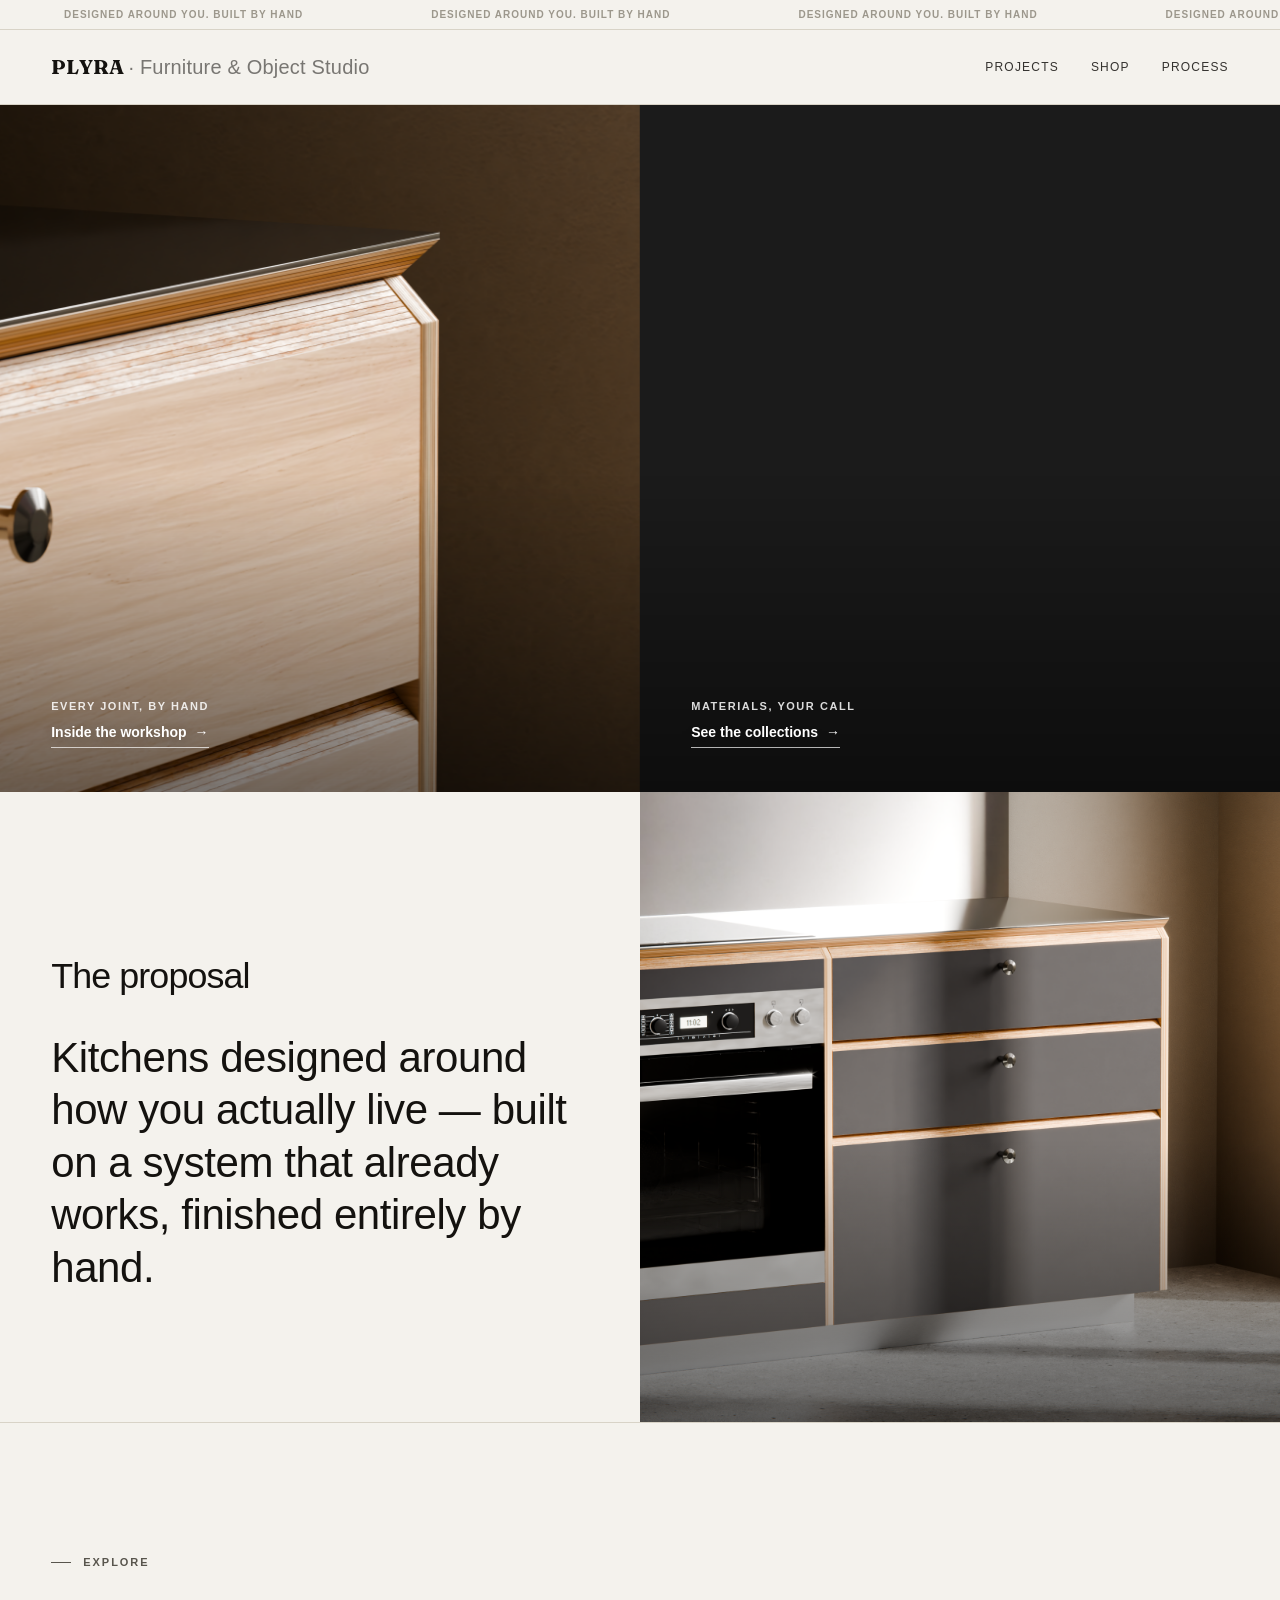
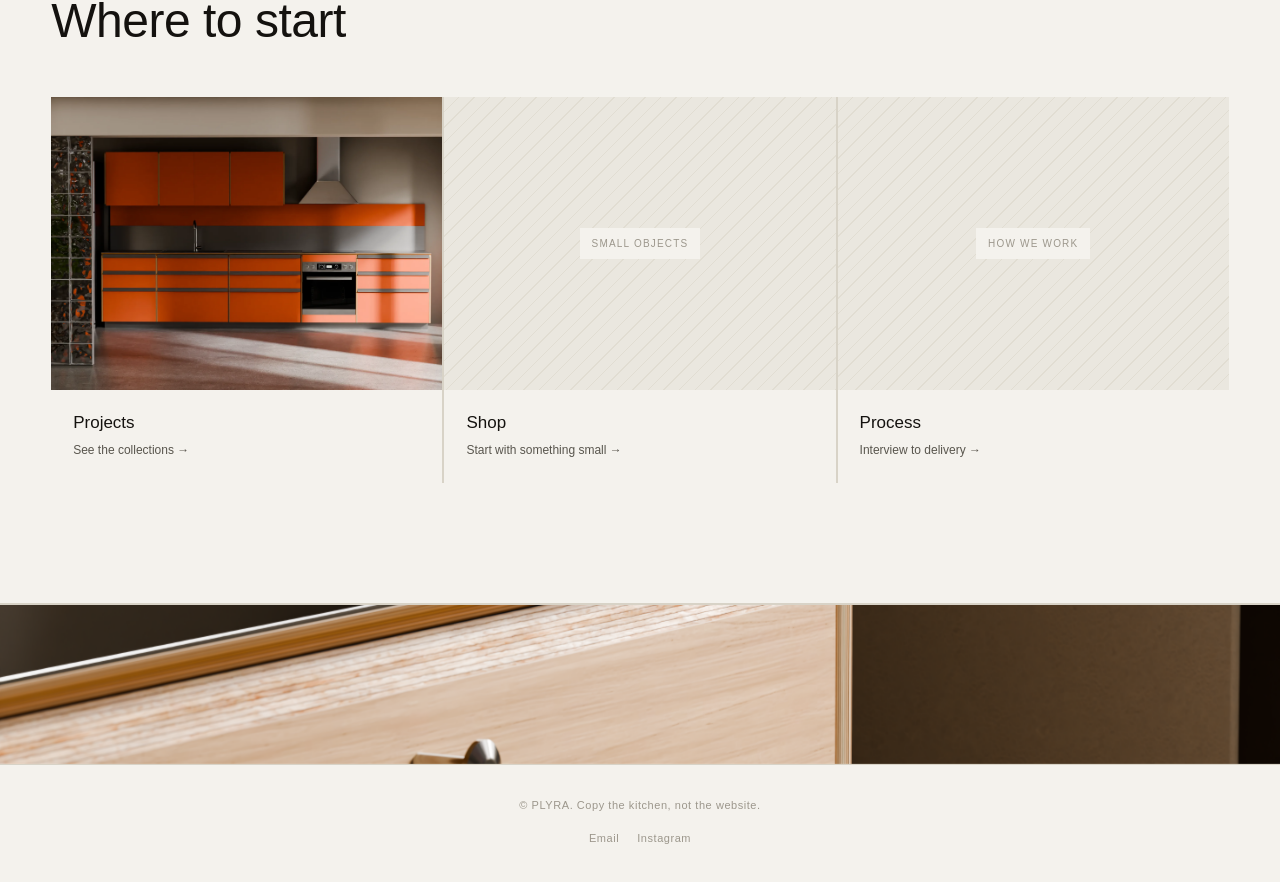
==== commit 0ff37c31: "Remove Products (PICA-PICA) entirely Marco: "ya fue, no va." Deleted products.html, its nav link acr" ====
--- a/index.html
+++ b/index.html
@@ -45,7 +45,6 @@
     <a href="index.html" class="wordmark">PLYRA <span>· Furniture &amp; Object Studio</span></a>
     <nav class="site-nav">
       <a href="projects.html">Projects</a>
-      <a href="products.html">Products</a>
       <a href="shop.html">Shop</a>
       <a href="process.html">Process</a>
     </nav>
--- a/plyra.css
+++ b/plyra.css
@@ -426,108 +426,6 @@
     .projects-media{ height: 55vh; }
   }
 
-  /* ============================================================
-     PRODUCTS — PICA-PICA carousel. Starts on the grapes video, then
-     advances through product stills (two settings — warm stone
-     kitchen, dark green kitchen). Same slide-track mechanism as the
-     wizard (index state + translateX), simpler than the old
-     scroll-snap projects carousel since these are fixed slides, not
-     free-scrollable cards.
-     ============================================================ */
-  .products{
-    border-bottom: 1px solid var(--line);
-  }
-  .products-media{
-    position:relative;
-    height: 80vh;
-    overflow:hidden;
-    background:#1b1b1b;
-  }
-  .products-track{
-    display:flex;
-    height:100%;
-    transition: transform .6s var(--ease);
-  }
-  .products-slide{
-    position:relative;
-    flex:0 0 100%;
-    min-width:0;
-    height:100%;
-  }
-  .products-frame{
-    position:absolute;
-    inset:0;
-    width:100%;
-    height:100%;
-    object-fit:cover;
-  }
-  .products-scrim{
-    position:absolute;
-    left:0; right:0; bottom:0;
-    height:35%;
-    background:linear-gradient(to top, rgba(0,0,0,.5), rgba(0,0,0,0));
-    pointer-events:none;
-    z-index:1;
-  }
-  .products-copy{
-    position:absolute;
-    left: var(--gutter);
-    bottom: clamp(28px, 4vw, 44px);
-    z-index:2;
-    color:#fff;
-    pointer-events:none;
-  }
-  .products-copy .label{
-    display:block;
-    font-size:11px;
-    font-weight:600;
-    letter-spacing:.14em;
-    text-transform:uppercase;
-    color: rgba(255,255,255,.85);
-    margin-bottom:6px;
-  }
-  .products-copy .statement{
-    font-size: clamp(26px, 3.2vw, 34px);
-    font-weight: 600;
-    letter-spacing: -.01em;
-    line-height: 1;
-    text-shadow: 0 2px 14px rgba(0,0,0,.35);
-  }
-  .products-arrow{
-    position:absolute;
-    top:50%;
-    transform:translateY(-50%);
-    z-index:3;
-    width:44px;
-    height:44px;
-    border-radius:50%;
-    border:1px solid rgba(255,255,255,.5);
-    background:rgba(0,0,0,.25);
-    color:#fff;
-    display:flex;
-    align-items:center;
-    justify-content:center;
-    cursor:pointer;
-    transition: background-color .25s var(--ease), border-color .25s var(--ease), transform .25s var(--ease);
-  }
-  .products-arrow:hover{ background:rgba(255,255,255,.92); color:var(--ink); border-color:rgba(255,255,255,.92); }
-  .products-arrow:focus-visible{ outline:2px solid #fff; outline-offset:2px; }
-  .products-arrow.prev{ left: clamp(16px, 2.5vw, 36px); }
-  .products-arrow.next{ right: clamp(16px, 2.5vw, 36px); }
-  .products-counter{
-    position:absolute;
-    right: var(--gutter);
-    bottom: clamp(28px, 4vw, 44px);
-    z-index:2;
-    color: rgba(255,255,255,.85);
-    font-size:12px;
-    letter-spacing:.08em;
-    text-shadow:0 2px 14px rgba(0,0,0,.35);
-  }
-  @media (max-width:700px){
-    .products-media{ height: 60vh; }
-    .products-arrow{ width:36px; height:36px; }
-  }
 
   /* ============================================================
      MATERIAL STUDIES — EDITORIAL GALLERY
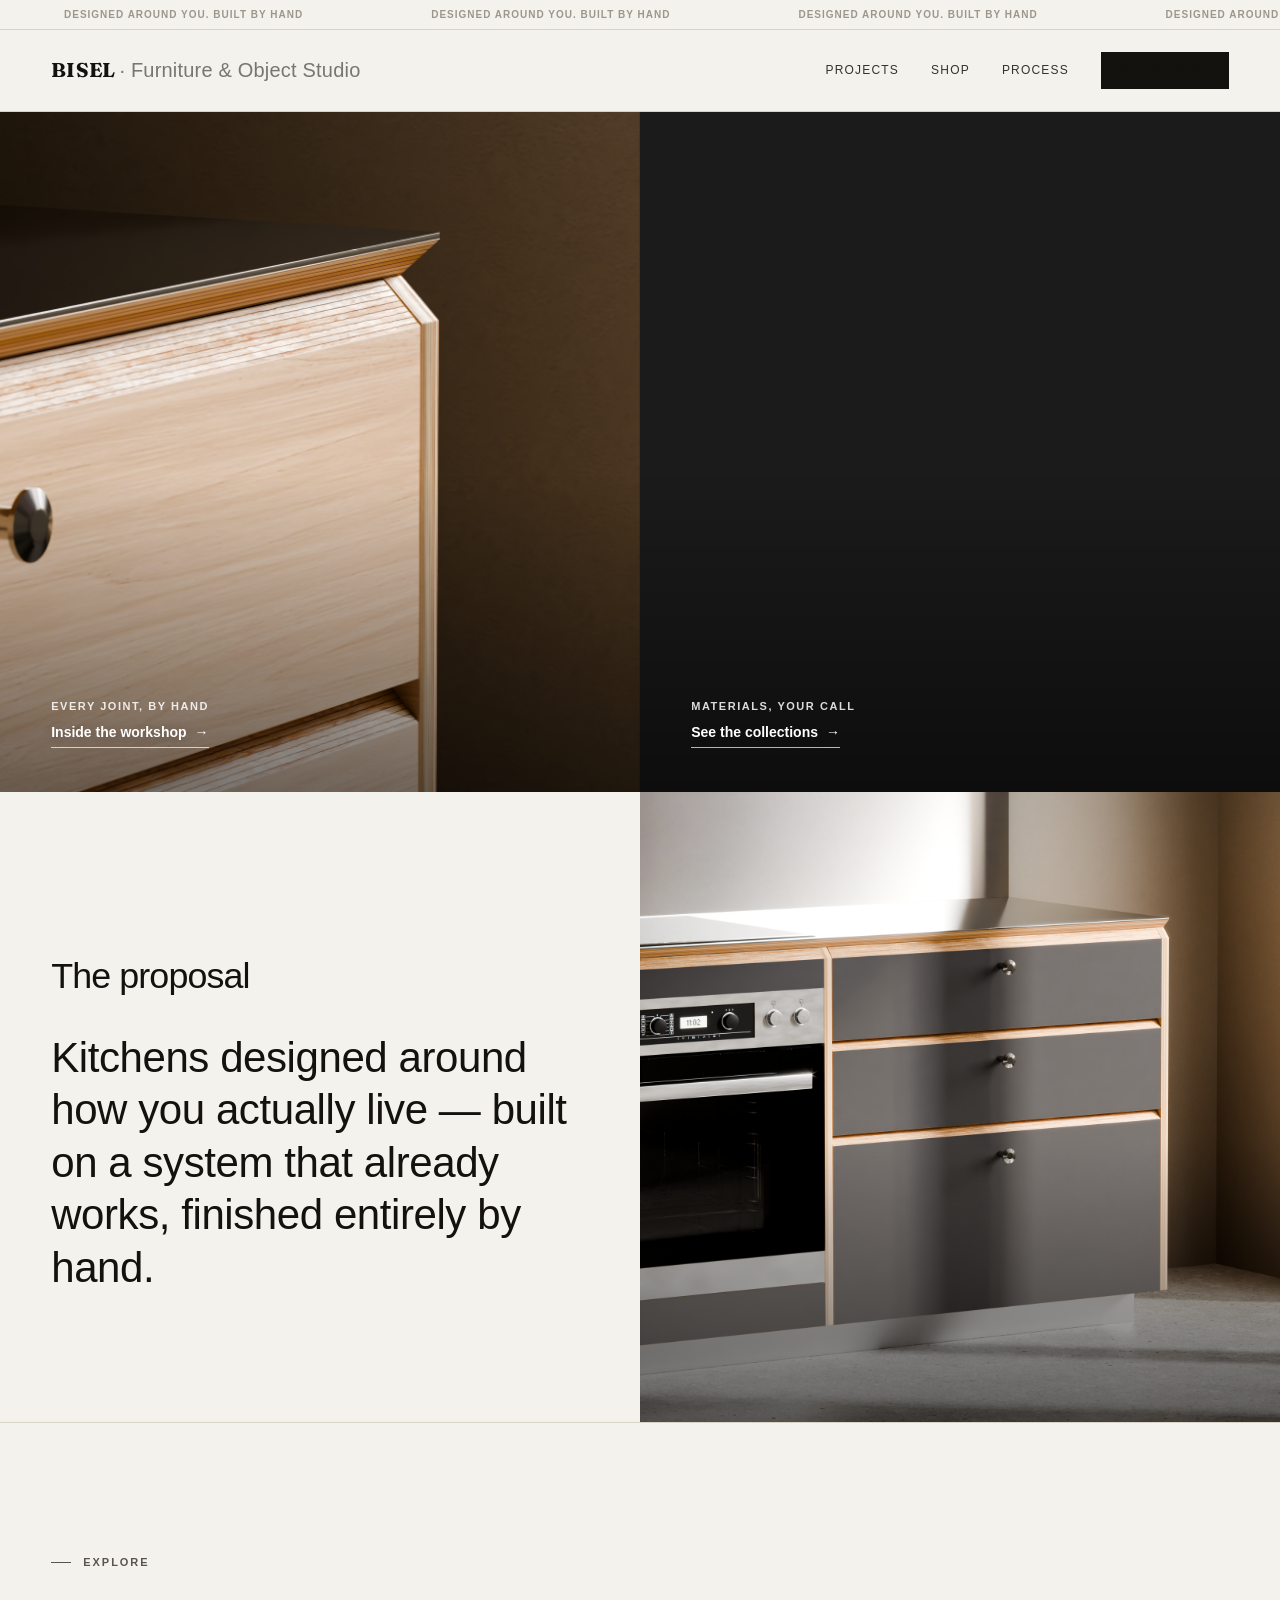
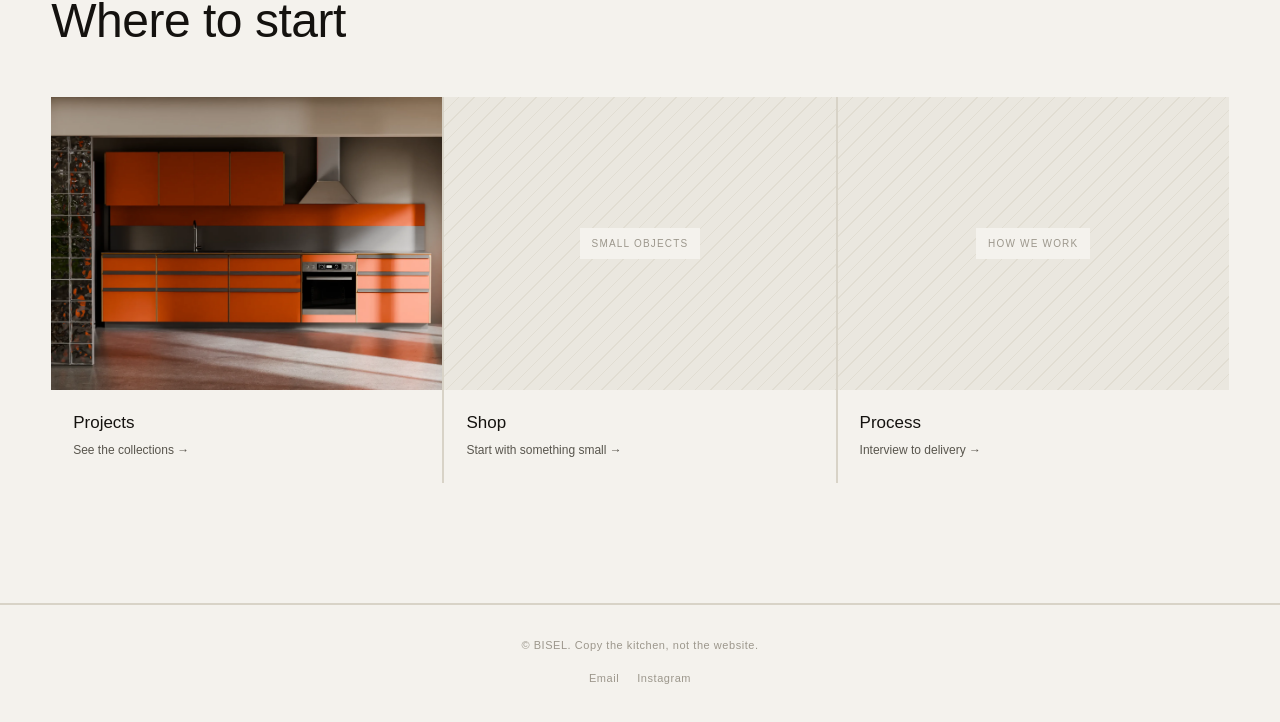
==== commit f58b95d4: "Rebrand PLYRA -> BISEL, add persistent header CTA, remove footer strip Rebrand: wordmark, page title" ====
--- a/index.html
+++ b/index.html
@@ -3,20 +3,20 @@
 <head>
 <meta charset="UTF-8">
 <meta name="viewport" content="width=device-width, initial-scale=1.0">
-<title>PLYRA — Furniture & Object Studio</title>
-<meta name="description" content="PLYRA is a Barcelona-based furniture and object studio designing and fabricating kitchens and living spaces.">
+<title>BISEL — Furniture & Object Studio</title>
+<meta name="description" content="BISEL is a Barcelona-based furniture and object studio designing and fabricating kitchens and living spaces.">
 <!-- og:url and og:image are relative for now — swap to absolute URLs
      (https://your-domain/...) once the final Vercel/custom domain is
      confirmed, or link-preview crawlers (WhatsApp, Instagram) won't
      resolve them. -->
 <meta property="og:type" content="website">
-<meta property="og:title" content="PLYRA — Furniture & Object Studio">
-<meta property="og:description" content="PLYRA is a Barcelona-based furniture and object studio designing and fabricating kitchens and living spaces.">
+<meta property="og:title" content="BISEL — Furniture & Object Studio">
+<meta property="og:description" content="BISEL is a Barcelona-based furniture and object studio designing and fabricating kitchens and living spaces.">
 <meta property="og:image" content="images/PLYRA%20KITCHEN%20019.png">
 <link rel="preconnect" href="https://fonts.googleapis.com">
 <link rel="preconnect" href="https://fonts.gstatic.com" crossorigin>
 <link href="https://fonts.googleapis.com/css2?family=Fraunces:wght@700&display=swap" rel="stylesheet">
-<link rel="stylesheet" href="plyra.css">
+<link rel="stylesheet" href="bisel.css">
 </head>
 <body>
 
@@ -42,12 +42,15 @@
   </div>
 
   <header class="site-header">
-    <a href="index.html" class="wordmark">PLYRA <span>· Furniture &amp; Object Studio</span></a>
-    <nav class="site-nav">
+    <a href="index.html" class="wordmark">BISEL <span>· Furniture &amp; Object Studio</span></a>
+    <div class="header-right">
+      <nav class="site-nav">
       <a href="projects.html">Projects</a>
       <a href="shop.html">Shop</a>
       <a href="process.html">Process</a>
-    </nav>
+      </nav>
+      <a class="header-cta" href="process.html#contact">Get in touch</a>
+    </div>
   </header>
 
   <main id="top">
@@ -57,7 +60,7 @@
     <section class="hero hero-split" id="hero">
       <div class="hero-panel hero-panel-detail">
         <div class="hero-panel-media-wrap">
-          <img class="hero-panel-media" src="images/PLYRA%20KITCHEN%20023.png?v=2" alt="Macro detail of the PLYRA cabinet edge — plywood layers, countertop joint, and drawer pull." loading="eager">
+          <img class="hero-panel-media" src="images/PLYRA%20KITCHEN%20023.png?v=2" alt="Macro detail of the BISEL cabinet edge — plywood layers, countertop joint, and drawer pull." loading="eager">
         </div>
         <div class="hero-panel-scrim"></div>
         <div class="hero-panel-copy">
@@ -67,7 +70,7 @@
       </div>
       <div class="hero-panel hero-panel-context">
         <div class="hero-panel-media-wrap">
-          <img class="hero-panel-media" src="images/PLYRA%20KITCHEN%20019.png?v=2" alt="PLYRA kitchen, full room view, front-facing" loading="eager">
+          <img class="hero-panel-media" src="images/PLYRA%20KITCHEN%20019.png?v=2" alt="BISEL kitchen, full room view, front-facing" loading="eager">
         </div>
         <div class="hero-panel-scrim"></div>
         <div class="hero-panel-copy">
@@ -91,7 +94,7 @@
         </div>
         <div class="proposal-media">
           <div class="proposal-media-wrap">
-            <video class="proposal-media-fill proposal-media-video" autoplay muted loop playsinline preload="metadata" poster="images/PLYRA%20KITCHEN%20027.png" aria-label="PLYRA kitchen film">
+            <video class="proposal-media-fill proposal-media-video" autoplay muted loop playsinline preload="metadata" poster="images/PLYRA%20KITCHEN%20027.png" aria-label="BISEL kitchen film">
               <source src="images/MP4%202K.mp4" type="video/mp4">
             </video>
           </div>
@@ -117,7 +120,7 @@
         </div>
         <div class="explore-grid">
           <a class="explore-card reveal" href="projects.html">
-            <div class="thumb"><img src="images/hero-orange.webp" alt="A PLYRA kitchen, orange formica fronts."></div>
+            <div class="thumb"><img src="images/hero-orange.webp" alt="A BISEL kitchen, orange formica fronts."></div>
             <div class="meta">
               <span class="name">Projects</span>
               <span class="place">See the collections →</span>
@@ -143,18 +146,14 @@
 
   </main>
 
-  <div class="footer-strip">
-    <img class="hero-panel-media" src="images/PLYRA%20KITCHEN%20023.png" alt="" loading="lazy">
-  </div>
-
   <footer class="site-footer">
-    <span>© PLYRA. Copy the kitchen, not the website.</span>
+    <span>© BISEL. Copy the kitchen, not the website.</span>
     <div class="footer-links">
-      <a href="mailto:hello@plyra.studio">Email</a>
+      <a href="mailto:hello@bisel.studio">Email</a>
       <a href="#" onclick="return false;">Instagram</a>
     </div>
   </footer>
 
-  <script src="plyra.js"></script>
+  <script src="bisel.js"></script>
 </body>
 </html>
--- a/bisel.css
+++ b/bisel.css
@@ -0,0 +1,1076 @@
+
+  /* ============================================================
+     DESIGN SYSTEM — PLACEHOLDER
+     This is a neutral placeholder system (type, spacing, color).
+     Swap the tokens below once Maru delivers the final BISEL
+     design system. Everything references these variables so a
+     restyle is mostly a token edit, not a rebuild.
+     ============================================================ */
+  :root{
+    --bg:            #F4F2ED;
+    --bg-alt:        #EAE7DF;
+    --ink:           #14120F;
+    --ink-soft:      #58554D;
+    --ink-faint:     #9C978C;
+    --line:          #D8D3C7;
+    --line-strong:   #14120F;
+    --white:         #FFFFFF;
+
+    --font:          -apple-system, BlinkMacSystemFont, "Segoe UI", "Helvetica Neue", Helvetica, Arial, sans-serif;
+    --font-serif:    Georgia, "Times New Roman", serif; /* placeholder editorial serif for large numerals only */
+    --font-display:  'Fraunces', Georgia, serif;
+
+    --container:     1280px;
+    --gutter:        clamp(20px, 4vw, 64px);
+
+    --ease:          cubic-bezier(.22,.61,.36,1);
+  }
+
+  *{ box-sizing: border-box; }
+  html{ scroll-behavior: smooth; }
+  body{
+    margin:0;
+    background: var(--bg);
+    color: var(--ink);
+    font-family: var(--font);
+    font-size: 16px;
+    line-height: 1.5;
+    -webkit-font-smoothing: antialiased;
+  }
+  img{ max-width:100%; display:block; }
+  a{ color: inherit; }
+  section{ position: relative; }
+
+  .eyebrow{
+    display:flex; align-items:center; gap:12px;
+    font-size: 11px;
+    letter-spacing: .18em;
+    text-transform: uppercase;
+    color: var(--ink-soft);
+    font-weight: 600;
+  }
+  .eyebrow::before{
+    content:"";
+    width: 20px; height: 1px;
+    background: var(--ink-soft);
+  }
+
+  .container{
+    max-width: var(--container);
+    margin: 0 auto;
+    padding: 0 var(--gutter);
+  }
+
+  /* reveal-on-scroll (subtle, editorial — not flashy) */
+  .reveal{
+    opacity: 0;
+    transform: translateY(18px);
+    transition: opacity .8s var(--ease), transform .8s var(--ease);
+  }
+  .reveal.is-visible{
+    opacity: 1;
+    transform: translateY(0);
+  }
+
+  /* ============================================================
+     HEADER
+     ============================================================ */
+  /* Super-header — an ambient ribbon above the nav, not a headline.
+     Near-imperceptible scroll (55s/loop), low-contrast muted type on
+     the page background so it recedes instead of competing with the
+     wordmark/nav in .site-header below it. Fixed alongside the header
+     rather than scrolling away, so it reads as one calm top strip.
+     Two identical halves back to back so -50% translateX loops
+     seamlessly regardless of viewport width. */
+  .super-header{
+    position: fixed;
+    top: 0; left: 0; right: 0;
+    z-index: 60;
+    height: 30px;
+    background: var(--bg);
+    border-bottom: 1px solid var(--line);
+    overflow: hidden;
+    display:flex;
+    align-items:center;
+  }
+  .super-header-track{
+    display:flex;
+    white-space:nowrap;
+    animation: super-header-scroll 55s linear infinite;
+    will-change: transform;
+  }
+  .super-header-half{ display:flex; }
+  .super-header-track span{
+    padding: 0 64px;
+    font-size: 10px;
+    font-weight: 600;
+    letter-spacing: .1em;
+    text-transform: uppercase;
+    color: var(--ink-faint);
+    flex-shrink:0;
+  }
+  @keyframes super-header-scroll{
+    from{ transform: translateX(0); }
+    to{ transform: translateX(-50%); }
+  }
+  @media (prefers-reduced-motion: reduce){
+    .super-header-track{ animation: none; }
+  }
+
+  /* Solid from the start — the hero is a light wood/plywood photo pair,
+     so white-on-transparent text lost legibility over it. Opaque bar,
+     dark text, always. */
+  .site-header{
+    position: fixed;
+    top: 30px; left: 0; right: 0;
+    z-index: 50;
+    display:flex;
+    align-items:center;
+    justify-content: space-between;
+    padding: 22px var(--gutter);
+    background: var(--bg);
+    border-bottom: 1px solid var(--line);
+  }
+  .site-header, .site-header a{ color: var(--ink); }
+  .wordmark{
+    font-family: var(--font-display);
+    font-size: 20px;
+    font-weight: 700;
+    letter-spacing: .01em;
+    text-decoration: none;
+    text-transform: none; /* Fraunces en mayúsculas sostenidas pierde carácter */
+  }
+  .wordmark span{ font-family: var(--font); opacity:.55; font-weight: 400; }
+  .header-right{ display:flex; align-items:center; gap: 32px; }
+  .site-nav{ display:flex; gap: 32px; }
+  .site-nav a{
+    font-size: 12px;
+    letter-spacing: .1em;
+    text-transform: uppercase;
+    text-decoration:none;
+    opacity: .85;
+  }
+  .site-nav a:hover{ opacity: 1; }
+  /* Persistent CTA — always visible in the fixed header, so "Get in
+     touch" doesn't depend on scrolling to the Proposal section. */
+  .header-cta{
+    font-family: var(--font);
+    font-size: 11px;
+    font-weight: 600;
+    letter-spacing: .1em;
+    text-transform: uppercase;
+    text-decoration: none;
+    background: var(--ink);
+    color: var(--bg);
+    padding: 10px 18px;
+    transition: opacity .25s var(--ease);
+  }
+  .header-cta:hover{ opacity: .82; }
+  @media (max-width: 640px){
+    .site-header{ padding: 16px var(--gutter); }
+    .wordmark span{ display: none; }
+    .header-right{ gap: 14px; }
+    .site-nav{ gap: 14px; }
+    .site-nav a{ font-size: 10.5px; }
+    .header-cta{ padding: 8px 12px; font-size: 10px; }
+  }
+
+  /* ============================================================
+     HERO
+     ============================================================ */
+  /* Split hero — a macro detail (the cabinet edge / "el canto") paired
+     with the wide room shot, Reform-style. Two full-height panels,
+     each with its own label + link, no scroll cue needed since the
+     two CTAs already point the visitor where to go. */
+  /* Reform doesn't run these full-bleed to 100vh — stopping short lets
+     a sliver of the next section peek in and keeps the crop centered
+     instead of stretching into an overly wide slice of the render. */
+  .hero-split{
+    display:flex;
+    height:88vh;
+  }
+  .hero-panel{
+    position:relative;
+    flex:1 1 50%;
+    overflow:hidden;
+    background:#1b1b1b;
+  }
+  /* Wrapper carries the hover-zoom; the media inside keeps its own
+     ambient breathing animation running the whole time. Nested
+     transforms compose, so hover always reads as "zoom in a bit
+     further from wherever it already is" — exactly like the carousel
+     cards — instead of snapping to a fixed scale that could be
+     smaller than the animation's current frame (which briefly looked
+     like a zoom-OUT). */
+  .hero-panel-media-wrap{
+    position:absolute;
+    inset:0;
+    overflow:hidden;
+    transition: transform 1.2s var(--ease);
+  }
+  .hero-panel:hover .hero-panel-media-wrap{
+    transform: scale(1.035);
+  }
+  .hero-panel-media{
+    position:absolute;
+    inset:0;
+    width:100%;
+    height:100%;
+    object-fit:cover;
+    object-position:center;
+    animation: hero-panel-zoom 16s ease-in-out infinite alternate;
+    will-change: transform;
+  }
+  @keyframes hero-panel-zoom{
+    from{ transform: scale(1); }
+    to{ transform: scale(1.1); }
+  }
+  @media (prefers-reduced-motion: reduce){
+    .hero-panel-media,
+    .proposal-media img.proposal-media-fill{ animation: none; }
+  }
+  /* Nudge the detail shot's crop so the corner/joint sits centered in
+     its own panel instead of skewed toward the seam. */
+  .hero-panel-detail .hero-panel-media{
+    object-position: 65% 35%;
+  }
+  /* The context render is a wide 16:9 front elevation; this one is
+     already a fairly symmetric straight-on shot, so just nudge up
+     slightly to favor the cabinetry/hood over the floor. */
+  .hero-panel-context .hero-panel-media{
+    object-position: 100% 42%;
+  }
+  /* Stand-in for the real canto macro shot Marco will drop in — same
+     diagonal-hatch language the site already uses for pending assets. */
+  .hero-panel-placeholder{
+    display:flex;
+    align-items:center;
+    justify-content:center;
+    text-align:center;
+    background: repeating-linear-gradient(135deg, #2a2a2a, #2a2a2a 10px, #333 10px, #333 11px);
+  }
+  .hero-panel-placeholder span{
+    font-size:11px;
+    letter-spacing:.1em;
+    text-transform:uppercase;
+    color:rgba(255,255,255,.65);
+    max-width:22ch;
+    padding:0 20px;
+  }
+  .hero-panel-scrim{
+    position:absolute;
+    left:0; right:0; bottom:0;
+    height:40%;
+    background:linear-gradient(to top, rgba(0,0,0,.5), rgba(0,0,0,0));
+    pointer-events:none;
+  }
+  .hero-panel-copy{
+    position:absolute;
+    left:var(--gutter);
+    bottom:clamp(28px, 4vw, 44px);
+    z-index:2;
+    color:#fff;
+  }
+  .hero-panel-label{
+    display:block;
+    font-size:11px;
+    font-weight:600;
+    letter-spacing:.14em;
+    text-transform:uppercase;
+    color:rgba(255,255,255,.85);
+    margin-bottom:6px;
+  }
+  .hero-panel-copy a{
+    display:inline-flex;
+    gap:8px;
+    font-size:14px;
+    font-weight:600;
+    color:#fff;
+    text-decoration:none;
+    border-bottom:1px solid rgba(255,255,255,.7);
+    padding-bottom:4px;
+    text-shadow:0 2px 14px rgba(0,0,0,.35);
+    transition:border-color .25s var(--ease), transform .25s var(--ease);
+  }
+  .hero-panel-copy a:hover{ border-color:#fff; transform:translateX(4px); }
+  @media (max-width:800px){
+    .hero-split{ flex-direction:column; height:auto; }
+    .hero-panel{ flex:none; height:60vh; }
+  }
+
+  /* ============================================================
+     PROPOSAL
+     ============================================================ */
+  .proposal{
+    padding: 0;
+    border-bottom: 1px solid var(--line);
+  }
+  .proposal-split{
+    display:flex;
+    min-height: 70vh;
+  }
+  .proposal-text{
+    flex: 1 1 50%;
+    display:flex;
+    flex-direction:column;
+    justify-content:center;
+    background: var(--bg);
+    padding: clamp(50px, 6vw, 90px) var(--gutter);
+  }
+  .proposal .eyebrow{
+    color:var(--ink);
+    font-size:clamp(24px, 2.8vw, 36px);
+    font-weight:500;
+    letter-spacing:-.025em;
+    line-height:1.12;
+    text-transform:none;
+  }
+  .proposal .eyebrow::before{ display:none; }
+  .proposal h1{
+    font-family: var(--font);
+    font-weight: 500;
+    font-size: clamp(26px, 3.4vw, 42px);
+    line-height: 1.25;
+    margin: 0;
+    letter-spacing: -.01em;
+  }
+  .proposal .proposal-meta{
+    padding-top: 6px;
+  }
+  /* Right half — same treatment as the hero panels: full-bleed media,
+     subtle continuous zoom once a real photo replaces the placeholder. */
+  .proposal-media{
+    flex: 1 1 50%;
+    position:relative;
+    overflow:hidden;
+    background:#1b1b1b;
+  }
+  /* Same wrapper technique as the hero panels — hover-zoom lives on
+     the wrapper so it composes cleanly with whatever motion (ambient
+     animation or the video's own footage) is already happening
+     inside it, instead of fighting for the same transform. */
+  .proposal-media-wrap{
+    position:absolute;
+    inset:0;
+    overflow:hidden;
+    transition: transform 1.2s var(--ease);
+  }
+  .proposal-media:hover .proposal-media-wrap{
+    transform: scale(1.035);
+  }
+  .proposal-media-fill{
+    position:absolute;
+    inset:0;
+    width:100%;
+    height:100%;
+  }
+  .proposal-media img.proposal-media-fill{
+    object-fit:cover;
+    object-position: 38% 45%;
+    animation: hero-panel-zoom 16s ease-in-out infinite alternate;
+    will-change:transform;
+  }
+  /* The video already carries its own motion (someone walking into the
+     room) — skip the Ken Burns scale so the two don't fight. */
+  .proposal-media-video{
+    object-fit:cover;
+    object-position: 44% 40%;
+    animation:none;
+  }
+  .proposal-media-scrim{
+    position:absolute;
+    left:0; right:0; bottom:0;
+    height:45%;
+    background:linear-gradient(to top, rgba(0,0,0,.55), rgba(0,0,0,0));
+    pointer-events:none;
+  }
+  /* Hidden until hover, so it reads as a reveal rather than sitting
+     on the video permanently — appears anywhere the cursor enters
+     the panel, not just when it's directly over the button. */
+  .proposal-media-cta{
+    position:absolute;
+    left:var(--gutter);
+    bottom:clamp(28px, 4vw, 44px);
+    z-index:2;
+    opacity:0;
+    transform: translateY(8px);
+    transition: opacity .35s var(--ease), transform .35s var(--ease);
+    pointer-events:none;
+  }
+  .proposal-media:hover .proposal-media-cta{
+    opacity:1;
+    transform: translateY(0);
+    pointer-events:auto;
+  }
+  .proposal-media-cta .submit-btn{
+    display:inline-block;
+    text-decoration:none;
+  }
+  @media (max-width: 800px){
+    .proposal-split{ flex-direction:column; min-height:auto; }
+    .proposal-media{ height:50vh; }
+  }
+
+  /* ============================================================
+     PROJECTS — 3 collections, stacked full-bleed (one below the
+     other, not a carousel — the video didn't actually show the
+     collections, per Marco). Same text-over-photo language as the
+     hero: label + name + short desc + link, bottom-left over a scrim.
+     ============================================================ */
+  .projects{
+    padding: 0;
+    border-bottom: 1px solid var(--line);
+  }
+  .collection-block{
+    position:relative;
+    height: 90vh;
+    overflow:hidden;
+    background:#14120F;
+    border-bottom: 1px solid var(--line);
+  }
+  .collection-block:last-child{ border-bottom:none; }
+  .collection-media{
+    position:absolute;
+    inset:0;
+    width:100%;
+    height:100%;
+    object-fit:cover;
+    transition: transform 1.2s var(--ease);
+  }
+  .collection-block:hover .collection-media{ transform: scale(1.035); }
+  .collection-scrim{
+    position:absolute;
+    left:0; right:0; bottom:0;
+    height:40%;
+    background:linear-gradient(to top, rgba(0,0,0,.5), rgba(0,0,0,0));
+    pointer-events:none;
+  }
+  .collection-info{
+    position:absolute;
+    left: var(--gutter);
+    bottom: clamp(32px, 4.5vw, 48px);
+    z-index:2;
+    color:#fff;
+    display:flex;
+    flex-direction:column;
+    align-items:flex-start;
+    max-width: min(90%, 650px);
+  }
+  .collection-info .place{
+    font-size: 11px;
+    font-weight: 600;
+    letter-spacing: .16em;
+    text-transform: uppercase;
+    color: rgba(255,255,255,.9);
+    margin-bottom: 6px;
+    text-shadow: 0 1px 10px rgba(0,0,0,.8);
+  }
+  .collection-info .name{
+    font-size: clamp(28px, 3.8vw, 44px);
+    font-weight: 600;
+    letter-spacing: -.02em;
+    line-height: 1.1;
+    text-shadow: 0 2px 24px rgba(0,0,0,.85);
+  }
+  .collection-info .desc{
+    margin: 10px 0 2px;
+    font-size: clamp(13px, 1.1vw, 15px);
+    line-height: 1.55;
+    color: rgba(255,255,255,.9);
+    max-width: 50ch;
+    text-shadow: 0 2px 18px rgba(0,0,0,.85);
+  }
+  .collection-cta{
+    margin-top: 14px;
+    display: inline-flex;
+    align-items: center;
+    gap: 8px;
+    font-size: 13px;
+    font-weight: 500;
+    letter-spacing: .04em;
+    color: #fff;
+    text-decoration: none;
+    padding: 6px 0;
+    border-bottom: 1px solid rgba(255,255,255,.45);
+    transition: border-color .3s var(--ease), transform .3s var(--ease);
+  }
+  .collection-cta:hover{ border-color:#fff; transform: translateX(4px); }
+  @media (max-width:700px){
+    .collection-block{ height: 70vh; }
+  }
+
+
+  /* ============================================================
+     MATERIAL STUDIES — EDITORIAL GALLERY
+     ============================================================ */
+  .material-studies{
+    padding:clamp(88px, 12vw, 152px) 0;
+    background:var(--bg-alt);
+    border-bottom:1px solid var(--line);
+  }
+  .material-studies-head{
+    display:grid;
+    grid-template-columns:1fr 2fr;
+    gap:40px;
+    align-items:start;
+    margin-bottom:clamp(36px, 5vw, 64px);
+  }
+  .material-studies h2{
+    margin:0;
+    font-size:clamp(30px, 4vw, 50px);
+    font-weight:500;
+    letter-spacing:-.025em;
+    line-height:1.05;
+  }
+  .material-studies-intro{
+    max-width:42ch;
+    margin:0;
+    color:var(--ink-soft);
+    font-size:clamp(16px, 1.4vw, 20px);
+    line-height:1.5;
+  }
+  .material-grid{
+    display:grid;
+    grid-template-columns:repeat(12, 1fr);
+    gap:clamp(12px, 2vw, 28px);
+  }
+  .material-card{ margin:0; overflow:hidden; background:var(--line); }
+  .material-card:nth-child(1), .material-card:nth-child(4){ grid-column:span 7; }
+  .material-card:nth-child(2), .material-card:nth-child(3){ grid-column:span 5; }
+  .material-card img{
+    width:100%;
+    height:100%;
+    min-height:clamp(260px, 35vw, 500px);
+    object-fit:cover;
+    transition:transform .8s var(--ease);
+  }
+  .material-card:hover img{ transform:scale(1.025); }
+  @media (max-width:700px){
+    .material-studies-head{ grid-template-columns:1fr; gap:18px; }
+    .material-card:nth-child(n){ grid-column:span 12; }
+    .material-card img{ min-height:260px; }
+  }
+
+  /* ============================================================
+     EXPLORE — Home page only, 3 cards pointing to the other pages.
+     Modeled on .shop-grid/.shop-card (same grid-of-cards, hairline
+     gaps, placeholder-thumb convention) so it reads as today's
+     design language, not the older multi-page reference draft.
+     ============================================================ */
+  .explore{
+    padding: clamp(70px, 10vw, 120px) 0;
+    border-bottom: 1px solid var(--line);
+  }
+  .explore .section-head{
+    margin-bottom: 40px;
+  }
+  .explore h2{
+    font-weight: 500;
+    font-size: clamp(28px, 4vw, 48px);
+    margin: 14px 0 0;
+    letter-spacing: -.01em;
+  }
+  .explore-grid{
+    display:grid;
+    grid-template-columns: repeat(3, 1fr);
+    gap: 2px;
+    background: var(--line);
+  }
+  .explore-card{
+    background: var(--bg);
+    position:relative;
+    overflow:hidden;
+    display:flex;
+    flex-direction:column;
+    text-decoration:none;
+    color:inherit;
+  }
+  .explore-card .thumb{
+    position:relative;
+    aspect-ratio: 4/3;
+    overflow:hidden;
+    background: var(--bg-alt);
+  }
+  .explore-card .thumb img{
+    width:100%; height:100%;
+    object-fit:cover;
+    transition: transform .8s var(--ease);
+  }
+  .explore-card:hover .thumb img{ transform: scale(1.045); }
+  .explore-card .thumb.placeholder{
+    display:flex;
+    align-items:center;
+    justify-content:center;
+    text-align:center;
+    background:
+      repeating-linear-gradient(135deg, var(--bg-alt), var(--bg-alt) 10px, #E1DDD2 10px, #E1DDD2 11px);
+  }
+  .explore-card .thumb.placeholder span{
+    font-size: 10px;
+    letter-spacing: .12em;
+    text-transform: uppercase;
+    color: var(--ink-faint);
+    background: var(--bg);
+    padding: 8px 12px;
+  }
+  .explore-card .meta{
+    padding: 20px 22px 24px;
+    display:flex;
+    flex-direction:column;
+    gap: 6px;
+  }
+  .explore-card .meta .name{
+    font-size: 17px;
+    font-weight: 500;
+  }
+  .explore-card .meta .place{
+    font-size: 12px;
+    color: var(--ink-soft);
+  }
+  .explore-card:hover .meta .place{ color: var(--ink); }
+  @media (max-width: 860px){
+    .explore-grid{ grid-template-columns: 1fr; }
+  }
+
+  /* ============================================================
+     SHOP (small objects — 3-item launch)
+     ============================================================ */
+  .shop{
+    padding: clamp(70px, 10vw, 120px) 0;
+    border-bottom: 1px solid var(--line);
+  }
+  .shop .section-head{
+    display:flex;
+    justify-content:space-between;
+    align-items:flex-end;
+    gap: 24px;
+    flex-wrap: wrap;
+    margin-bottom: 40px;
+  }
+  .shop h2{
+    font-weight: 500;
+    font-size: clamp(28px, 4vw, 48px);
+    margin: 14px 0 0;
+    letter-spacing: -.01em;
+  }
+  .shop-grid{
+    display:grid;
+    grid-template-columns: repeat(3, 1fr);
+    gap: 2px;
+    background: var(--line);
+  }
+  .shop-card{
+    background: var(--bg);
+    position:relative;
+    overflow:hidden;
+    display:flex;
+    flex-direction:column;
+  }
+  .shop-card .thumb{
+    position:relative;
+    aspect-ratio: 1/1;
+    overflow:hidden;
+    background: var(--bg-alt);
+  }
+  .shop-card .thumb img{
+    width:100%; height:100%;
+    object-fit:cover;
+    transition: transform .8s var(--ease);
+  }
+  .shop-card:hover .thumb img{ transform: scale(1.045); }
+  /* Placeholder state — remove this block and drop a real <img> in once product photos exist */
+  .shop-card .thumb.placeholder{
+    display:flex;
+    align-items:center;
+    justify-content:center;
+    text-align:center;
+    background:
+      repeating-linear-gradient(135deg, var(--bg-alt), var(--bg-alt) 10px, #E1DDD2 10px, #E1DDD2 11px);
+  }
+  .shop-card .thumb.placeholder span{
+    font-size: 10px;
+    letter-spacing: .12em;
+    text-transform: uppercase;
+    color: var(--ink-faint);
+    background: var(--bg);
+    padding: 8px 12px;
+    line-height: 1.6;
+    max-width: 70%;
+  }
+  .shop-card .meta{
+    padding: 18px 20px 22px;
+    display:flex;
+    flex-direction:column;
+    gap: 10px;
+    flex:1;
+  }
+  .shop-card .meta .name{
+    font-size: 15px;
+    font-weight: 500;
+  }
+  .shop-card .meta .price{
+    font-size: 13px;
+    color: var(--ink-soft);
+  }
+  .shop-card .meta .buy-btn{
+    margin-top: auto;
+    align-self:flex-start;
+    font-family: var(--font);
+    font-size: 11px;
+    letter-spacing: .1em;
+    text-transform: uppercase;
+    background: var(--ink);
+    color: var(--bg);
+    border: none;
+    padding: 11px 20px;
+    cursor:pointer;
+    text-decoration:none;
+    display:inline-block;
+    transition: opacity .25s var(--ease);
+  }
+  .shop-card .meta .buy-btn:hover{ opacity: .82; }
+  .shop-card .meta .buy-btn[disabled],
+  .shop-card .meta .buy-btn.is-disabled{
+    opacity: .45;
+    cursor: default;
+    pointer-events: none;
+  }
+  .shop-note{
+    margin-top: 22px;
+    font-size: 12px;
+    color: var(--ink-faint);
+  }
+  @media (max-width: 860px){
+    .shop-grid{ grid-template-columns: 1fr; }
+  }
+
+  /* ============================================================
+     PROCESS
+     ============================================================ */
+  .process{
+    padding: clamp(70px, 10vw, 120px) 0;
+    border-bottom: 1px solid var(--line);
+    background: var(--bg-alt);
+  }
+  .process h2{
+    font-weight: 500;
+    font-size: clamp(28px, 4vw, 48px);
+    margin: 14px 0 0 0;
+    letter-spacing: -.01em;
+  }
+  .process-list{
+    margin-top: clamp(40px, 6vw, 64px);
+    border-top: 1px solid var(--line);
+  }
+  .process-step{
+    display:grid;
+    grid-template-columns: 90px 1fr 1.4fr;
+    gap: 24px;
+    padding: clamp(22px, 3vw, 34px) 0;
+    border-bottom: 1px solid var(--line);
+    align-items:baseline;
+  }
+  .process-step .step-num{
+    font-family: var(--font-serif);
+    font-size: 15px;
+    color: var(--ink-faint);
+  }
+  .process-step .step-name{
+    font-size: clamp(18px, 2.2vw, 24px);
+    font-weight: 500;
+  }
+  .process-step .step-desc{
+    font-size: 14px;
+    color: var(--ink-soft);
+    max-width: 46ch;
+  }
+  @media (max-width: 700px){
+    .process-step{ grid-template-columns: 40px 1fr; }
+    .process-step .step-desc{ grid-column: 2 / -1; margin-top: 6px; }
+  }
+
+  /* ============================================================
+     CONTACT — pre-screen wizard. NOT the in-person "Interview" from
+     Process (see brief) — framed as a quick snapshot before a real
+     conversation happens, one question per screen, sliding carousel.
+     ============================================================ */
+  .contact{
+    padding: clamp(90px, 14vw, 160px) 0 clamp(70px, 10vw, 120px);
+  }
+  .contact-head{
+    max-width: 640px;
+    margin: 0 auto;
+    text-align:center;
+  }
+  .contact h2{
+    font-weight: 500;
+    font-size: clamp(30px, 4.4vw, 52px);
+    line-height: 1.15;
+    margin: 14px 0 0;
+    letter-spacing: -.01em;
+  }
+  .contact-head .form-note{
+    margin: 14px 0 0;
+  }
+  .contact-direct{
+    margin-top: 40px;
+    text-align:center;
+  }
+  .contact-direct a{
+    display:inline-block;
+    font-size: 15px;
+    text-decoration:none;
+    border-bottom: 1px solid var(--line);
+    padding-bottom: 2px;
+    color: var(--ink-soft);
+  }
+  .submit-btn{
+    align-self:flex-start;
+    margin-top: 8px;
+    font-family: var(--font);
+    font-size: 12px;
+    letter-spacing: .12em;
+    text-transform: uppercase;
+    background: var(--ink);
+    color: var(--bg);
+    border: none;
+    padding: 14px 26px;
+    cursor:pointer;
+    transition: opacity .25s var(--ease);
+  }
+  .submit-btn:hover{ opacity: .82; }
+  .submit-btn:disabled{ opacity:.4; cursor:default; }
+  .form-note{
+    font-size: 12px;
+    color: var(--ink-faint);
+    margin-top: 4px;
+  }
+
+
+  /* --- Wizard shell --- */
+  .wizard{
+    max-width: 560px;
+    margin: 48px auto 0;
+  }
+  .wizard-progress{
+    display:flex;
+    align-items:baseline;
+    justify-content:space-between;
+    margin-bottom: 22px;
+  }
+  .wizard-progress-label{
+    font-family: var(--font-serif);
+    font-size: 13px;
+    color: var(--ink-faint);
+  }
+  .wizard-progress-bar{
+    position:relative;
+    flex:1 1 auto;
+    height:1px;
+    background: var(--line);
+    margin-left: 18px;
+  }
+  .wizard-progress-fill{
+    position:absolute;
+    left:0; top:0; bottom:0;
+    width:0%;
+    background: var(--ink);
+    transition: width .4s var(--ease);
+  }
+  .wizard-viewport{
+    overflow:hidden;
+  }
+  .wizard-track{
+    display:flex;
+    transition: transform .5s var(--ease);
+  }
+  .wizard-step{
+    flex: 0 0 100%;
+    min-width:0;
+  }
+  .wizard-step h3{
+    font-weight:500;
+    font-size: clamp(20px, 2.6vw, 26px);
+    letter-spacing:-.01em;
+    margin: 0 0 20px;
+  }
+  .wizard-choices{
+    display:flex;
+    flex-wrap:wrap;
+    gap:10px;
+  }
+  .wizard-choice{
+    font-family: var(--font);
+    font-size: 14px;
+    color: var(--ink);
+    background:none;
+    border: 1px solid var(--line);
+    padding: 12px 18px;
+    cursor:pointer;
+    transition: border-color .25s var(--ease), background-color .25s var(--ease);
+  }
+  .wizard-choice:hover{ border-color: var(--ink-soft); }
+  .wizard-choice.active{
+    border-color: var(--ink);
+    background: var(--bg-alt);
+    font-weight:600;
+  }
+  /* Layout-shape step — same simple line-icon device as before,
+     just reused here as one wizard step instead of its own section. */
+  .wizard-choice-icon{
+    display:flex;
+    flex-direction:column;
+    align-items:center;
+    gap:10px;
+    width: 100px;
+    padding: 16px 8px 12px;
+    background:none;
+    border: 1px solid var(--line);
+    cursor:pointer;
+    font-family: var(--font);
+    transition: border-color .25s var(--ease), background-color .25s var(--ease);
+  }
+  .wizard-choice-icon:hover{ border-color: var(--ink-soft); }
+  .wizard-choice-icon svg{ width:48px; height:48px; }
+  .wizard-choice-icon svg rect{
+    fill:none;
+    stroke: var(--ink-faint);
+    stroke-width: 3;
+    transition: stroke .25s var(--ease);
+  }
+  .wizard-choice-icon span{
+    font-size: 10.5px;
+    letter-spacing: .06em;
+    text-transform: uppercase;
+    color: var(--ink-soft);
+  }
+  .wizard-choice-icon.active{ border-color: var(--ink); background: var(--bg-alt); }
+  .wizard-choice-icon.active svg rect{ stroke: var(--ink); }
+  .wizard-choice-icon.active span{ color: var(--ink); font-weight:600; }
+
+  /* Acabado step — same button shell, a real finish photo instead
+     of an icon. */
+  .wizard-choice-photo{
+    display:flex;
+    flex-direction:column;
+    align-items:stretch;
+    gap:8px;
+    width: 120px;
+    padding: 6px;
+    background:none;
+    border: 1px solid var(--line);
+    cursor:pointer;
+    font-family: var(--font);
+    transition: border-color .25s var(--ease), background-color .25s var(--ease);
+  }
+  .wizard-choice-photo:hover{ border-color: var(--ink-soft); }
+  .wizard-choice-photo img{
+    width:100%;
+    aspect-ratio: 4/3;
+    object-fit:cover;
+  }
+  .wizard-choice-photo span{
+    font-size: 10.5px;
+    letter-spacing: .06em;
+    text-transform: uppercase;
+    color: var(--ink-soft);
+    padding-bottom:4px;
+    text-align:center;
+  }
+  .wizard-choice-photo.active{ border-color: var(--ink); }
+  .wizard-choice-photo.active span{ color: var(--ink); font-weight:600; }
+
+  /* Vínculo / herraje — no real content yet, just an honest note. */
+  .wizard-coming-soon{
+    color: var(--ink-faint);
+    font-size:14px;
+    line-height:1.6;
+    max-width:40ch;
+  }
+  .wizard-field input,
+  .wizard-field textarea{
+    width:100%;
+    font-family: var(--font);
+    font-size: 15px;
+    padding: 10px 0;
+    background: transparent;
+    border: none;
+    border-bottom: 1px solid var(--line);
+    color: var(--ink);
+    outline: none;
+    transition: border-color .3s var(--ease);
+    resize: vertical;
+  }
+  .wizard-field input:focus,
+  .wizard-field textarea:focus{ border-color: var(--ink); }
+  .wizard-field textarea{ min-height: 80px; }
+  .wizard-field + .wizard-field{ margin-top:18px; }
+  .wizard-field label{
+    display:block;
+    font-size: 11px;
+    letter-spacing: .1em;
+    text-transform: uppercase;
+    color: var(--ink-soft);
+    margin-bottom:6px;
+  }
+  .wizard-nav{
+    display:flex;
+    align-items:center;
+    justify-content:space-between;
+    margin-top: 32px;
+  }
+  .wizard-back{
+    font-family: var(--font);
+    font-size: 12px;
+    letter-spacing: .06em;
+    color: var(--ink-soft);
+    background:none;
+    border:none;
+    cursor:pointer;
+    padding:0;
+    visibility:hidden;
+  }
+  .wizard-back.is-visible{ visibility:visible; }
+  .wizard-closing{
+    text-align:center;
+    padding: 30px 0 6px;
+  }
+  .wizard-closing .price-note{
+    display:block;
+    font-size:11px;
+    font-weight:600;
+    letter-spacing:.1em;
+    text-transform:uppercase;
+    color: var(--ink-faint);
+    margin-bottom:10px;
+  }
+  .wizard-closing h3{
+    font-weight:500;
+    font-size: clamp(22px, 2.8vw, 30px);
+    letter-spacing:-.01em;
+    margin: 0 0 12px;
+  }
+  @media (max-width: 640px){
+    .wizard-choices{ gap:8px; }
+    .wizard-choice{ padding:10px 14px; font-size:13px; }
+  }
+
+  /* ============================================================
+     FOOTER
+     ============================================================ */
+  .site-footer{
+    border-top: 1px solid var(--line);
+    padding: 32px var(--gutter) 36px;
+    display:flex;
+    flex-direction: column;
+    align-items:center;
+    text-align:center;
+    gap: 16px;
+    font-size: 11px;
+    letter-spacing: .05em;
+    color: var(--ink-faint);
+  }
+  .site-footer a{ text-decoration:none; color: var(--ink-faint); }
+  .site-footer a:hover{ color: var(--ink); }
+  .footer-links{ display:flex; gap: 18px; }
+
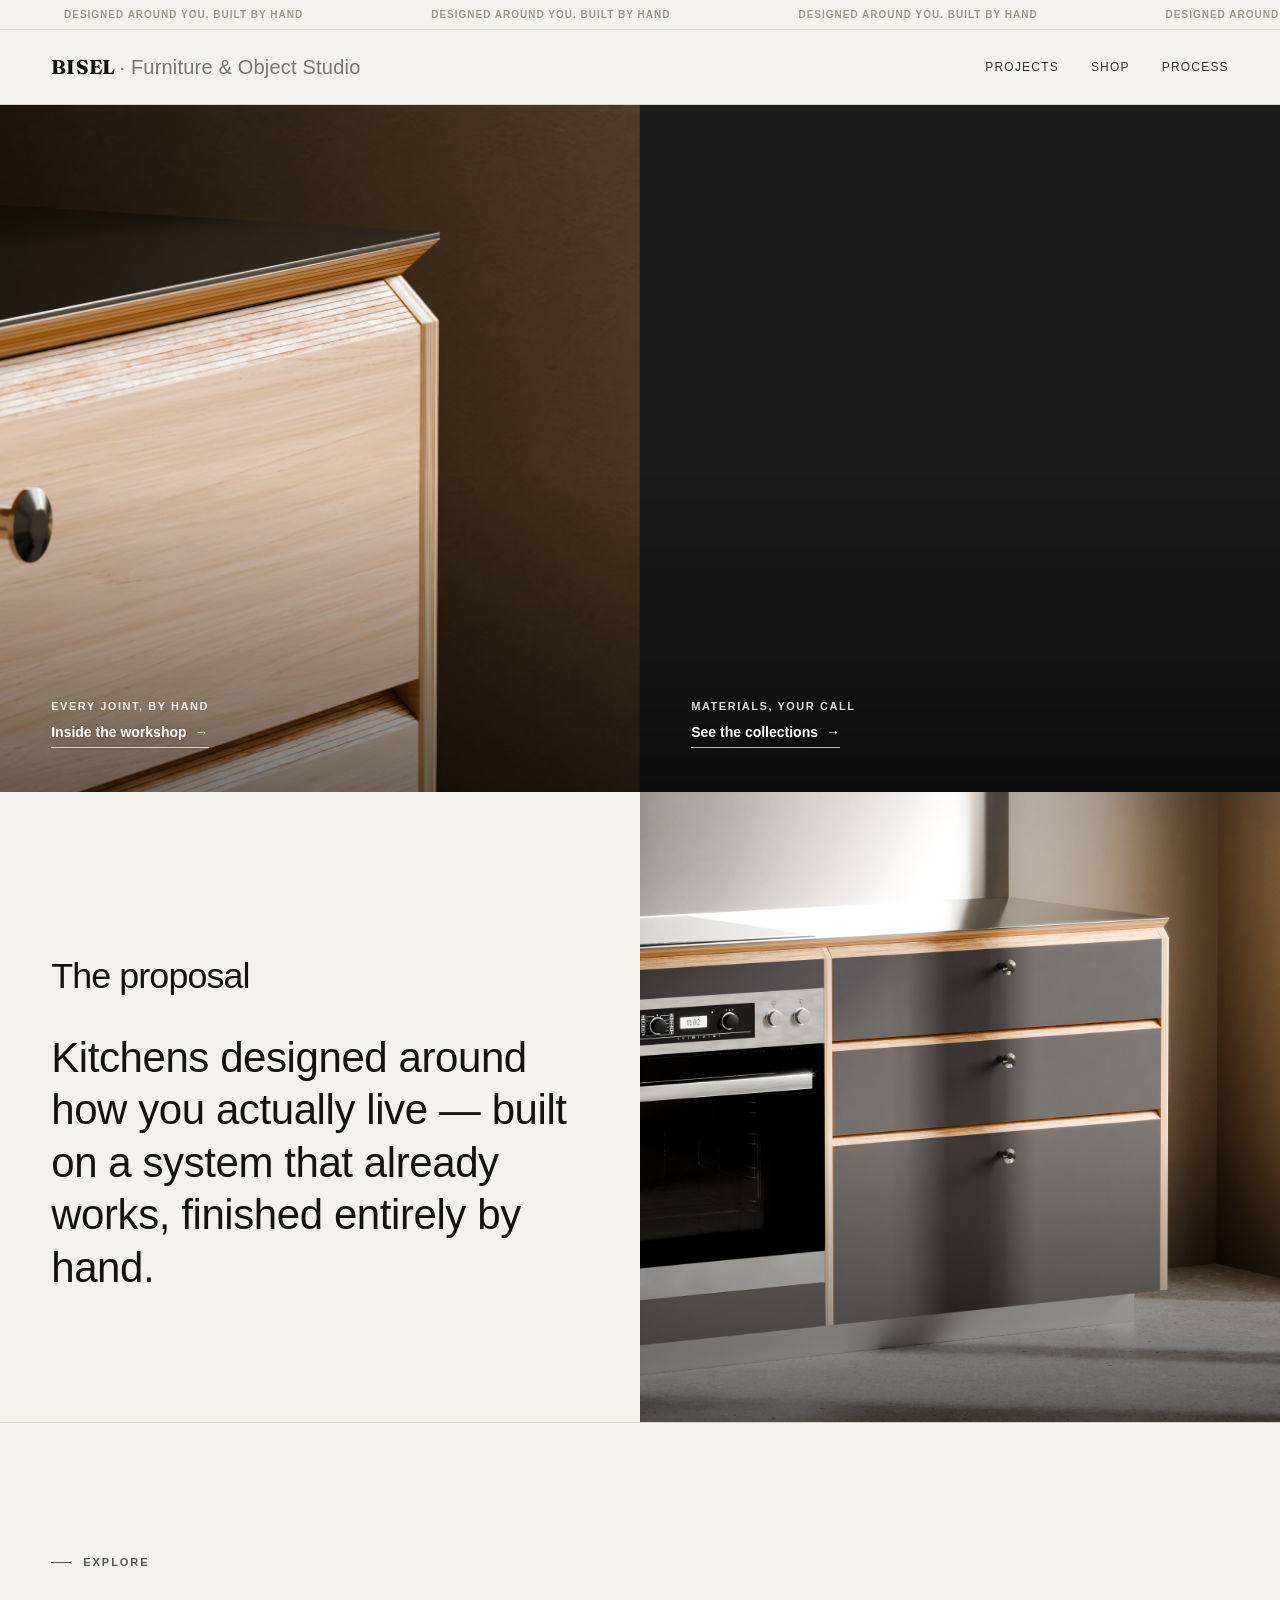
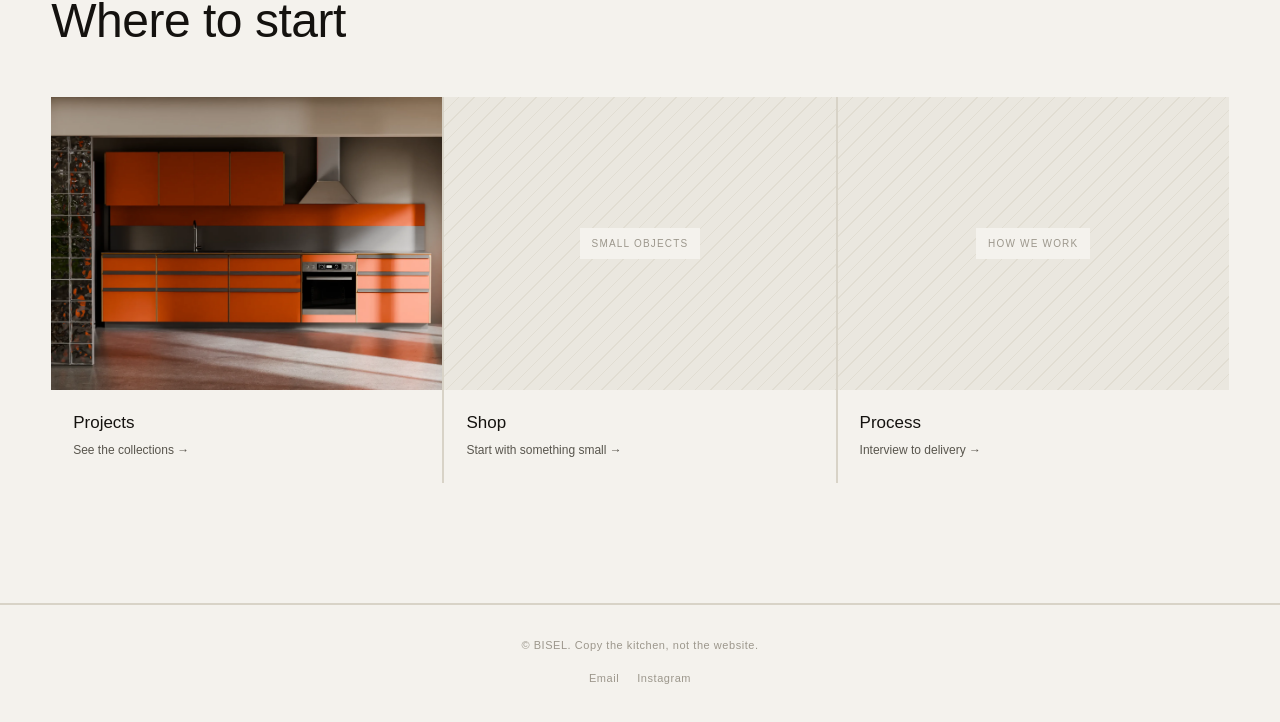
==== commit 8a7bfedc: "Remove the header "Get in touch" CTA Marco didn't like it. Header is back to just wordmark + nav on " ====
--- a/index.html
+++ b/index.html
@@ -43,14 +43,11 @@
 
   <header class="site-header">
     <a href="index.html" class="wordmark">BISEL <span>· Furniture &amp; Object Studio</span></a>
-    <div class="header-right">
-      <nav class="site-nav">
+    <nav class="site-nav">
       <a href="projects.html">Projects</a>
       <a href="shop.html">Shop</a>
       <a href="process.html">Process</a>
       </nav>
-      <a class="header-cta" href="process.html#contact">Get in touch</a>
-    </div>
   </header>
 
   <main id="top">
--- a/bisel.css
+++ b/bisel.css
@@ -141,7 +141,6 @@
     text-transform: none; /* Fraunces en mayúsculas sostenidas pierde carácter */
   }
   .wordmark span{ font-family: var(--font); opacity:.55; font-weight: 400; }
-  .header-right{ display:flex; align-items:center; gap: 32px; }
   .site-nav{ display:flex; gap: 32px; }
   .site-nav a{
     font-size: 12px;
@@ -151,28 +150,11 @@
     opacity: .85;
   }
   .site-nav a:hover{ opacity: 1; }
-  /* Persistent CTA — always visible in the fixed header, so "Get in
-     touch" doesn't depend on scrolling to the Proposal section. */
-  .header-cta{
-    font-family: var(--font);
-    font-size: 11px;
-    font-weight: 600;
-    letter-spacing: .1em;
-    text-transform: uppercase;
-    text-decoration: none;
-    background: var(--ink);
-    color: var(--bg);
-    padding: 10px 18px;
-    transition: opacity .25s var(--ease);
-  }
-  .header-cta:hover{ opacity: .82; }
   @media (max-width: 640px){
     .site-header{ padding: 16px var(--gutter); }
     .wordmark span{ display: none; }
-    .header-right{ gap: 14px; }
     .site-nav{ gap: 14px; }
     .site-nav a{ font-size: 10.5px; }
-    .header-cta{ padding: 8px 12px; font-size: 10px; }
   }
 
   /* ============================================================
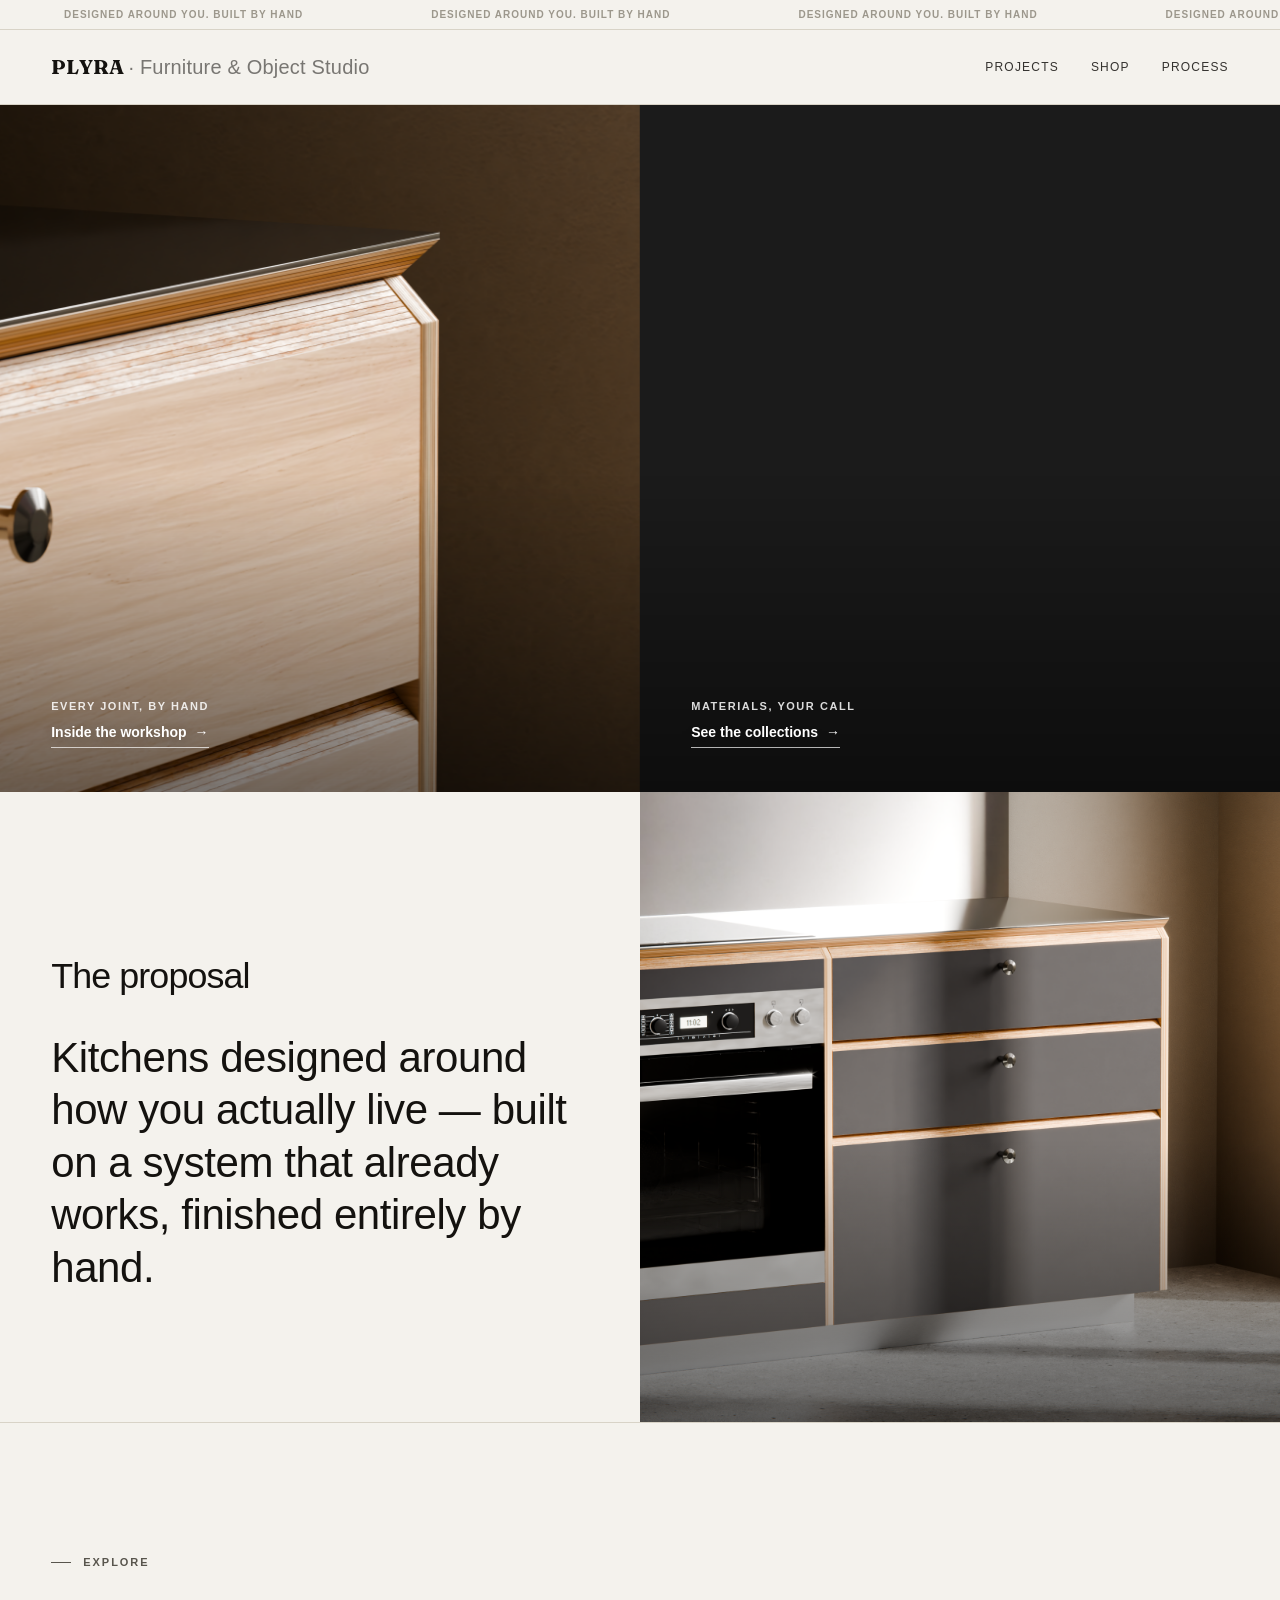
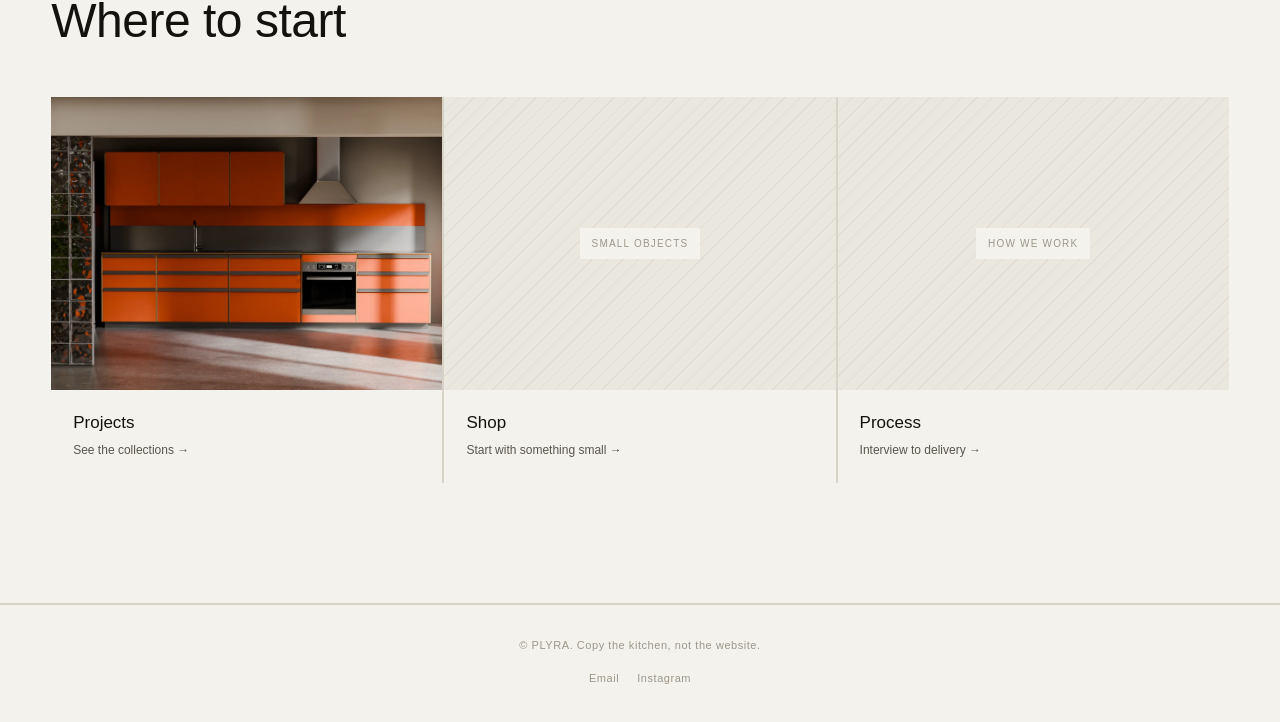
==== commit aae014c5: "Revert rebrand: back to PLYRA Marco: "volvamos al branding de plyra." Reversed the BISEL rebrand exa" ====
--- a/index.html
+++ b/index.html
@@ -3,20 +3,20 @@
 <head>
 <meta charset="UTF-8">
 <meta name="viewport" content="width=device-width, initial-scale=1.0">
-<title>BISEL — Furniture & Object Studio</title>
-<meta name="description" content="BISEL is a Barcelona-based furniture and object studio designing and fabricating kitchens and living spaces.">
+<title>PLYRA — Furniture & Object Studio</title>
+<meta name="description" content="PLYRA is a Barcelona-based furniture and object studio designing and fabricating kitchens and living spaces.">
 <!-- og:url and og:image are relative for now — swap to absolute URLs
      (https://your-domain/...) once the final Vercel/custom domain is
      confirmed, or link-preview crawlers (WhatsApp, Instagram) won't
      resolve them. -->
 <meta property="og:type" content="website">
-<meta property="og:title" content="BISEL — Furniture & Object Studio">
-<meta property="og:description" content="BISEL is a Barcelona-based furniture and object studio designing and fabricating kitchens and living spaces.">
+<meta property="og:title" content="PLYRA — Furniture & Object Studio">
+<meta property="og:description" content="PLYRA is a Barcelona-based furniture and object studio designing and fabricating kitchens and living spaces.">
 <meta property="og:image" content="images/PLYRA%20KITCHEN%20019.png">
 <link rel="preconnect" href="https://fonts.googleapis.com">
 <link rel="preconnect" href="https://fonts.gstatic.com" crossorigin>
 <link href="https://fonts.googleapis.com/css2?family=Fraunces:wght@700&display=swap" rel="stylesheet">
-<link rel="stylesheet" href="bisel.css">
+<link rel="stylesheet" href="plyra.css">
 </head>
 <body>
 
@@ -42,7 +42,7 @@
   </div>
 
   <header class="site-header">
-    <a href="index.html" class="wordmark">BISEL <span>· Furniture &amp; Object Studio</span></a>
+    <a href="index.html" class="wordmark">PLYRA <span>· Furniture &amp; Object Studio</span></a>
     <nav class="site-nav">
       <a href="projects.html">Projects</a>
       <a href="shop.html">Shop</a>
@@ -57,7 +57,7 @@
     <section class="hero hero-split" id="hero">
       <div class="hero-panel hero-panel-detail">
         <div class="hero-panel-media-wrap">
-          <img class="hero-panel-media" src="images/PLYRA%20KITCHEN%20023.png?v=2" alt="Macro detail of the BISEL cabinet edge — plywood layers, countertop joint, and drawer pull." loading="eager">
+          <img class="hero-panel-media" src="images/PLYRA%20KITCHEN%20023.png?v=2" alt="Macro detail of the PLYRA cabinet edge — plywood layers, countertop joint, and drawer pull." loading="eager">
         </div>
         <div class="hero-panel-scrim"></div>
         <div class="hero-panel-copy">
@@ -67,7 +67,7 @@
       </div>
       <div class="hero-panel hero-panel-context">
         <div class="hero-panel-media-wrap">
-          <img class="hero-panel-media" src="images/PLYRA%20KITCHEN%20019.png?v=2" alt="BISEL kitchen, full room view, front-facing" loading="eager">
+          <img class="hero-panel-media" src="images/PLYRA%20KITCHEN%20019.png?v=2" alt="PLYRA kitchen, full room view, front-facing" loading="eager">
         </div>
         <div class="hero-panel-scrim"></div>
         <div class="hero-panel-copy">
@@ -91,7 +91,7 @@
         </div>
         <div class="proposal-media">
           <div class="proposal-media-wrap">
-            <video class="proposal-media-fill proposal-media-video" autoplay muted loop playsinline preload="metadata" poster="images/PLYRA%20KITCHEN%20027.png" aria-label="BISEL kitchen film">
+            <video class="proposal-media-fill proposal-media-video" autoplay muted loop playsinline preload="metadata" poster="images/PLYRA%20KITCHEN%20027.png" aria-label="PLYRA kitchen film">
               <source src="images/MP4%202K.mp4" type="video/mp4">
             </video>
           </div>
@@ -117,7 +117,7 @@
         </div>
         <div class="explore-grid">
           <a class="explore-card reveal" href="projects.html">
-            <div class="thumb"><img src="images/hero-orange.webp" alt="A BISEL kitchen, orange formica fronts."></div>
+            <div class="thumb"><img src="images/hero-orange.webp" alt="A PLYRA kitchen, orange formica fronts."></div>
             <div class="meta">
               <span class="name">Projects</span>
               <span class="place">See the collections →</span>
@@ -144,13 +144,13 @@
   </main>
 
   <footer class="site-footer">
-    <span>© BISEL. Copy the kitchen, not the website.</span>
+    <span>© PLYRA. Copy the kitchen, not the website.</span>
     <div class="footer-links">
-      <a href="mailto:hello@bisel.studio">Email</a>
+      <a href="mailto:hello@plyra.studio">Email</a>
       <a href="#" onclick="return false;">Instagram</a>
     </div>
   </footer>
 
-  <script src="bisel.js"></script>
+  <script src="plyra.js"></script>
 </body>
 </html>
--- a/plyra.css
+++ b/plyra.css
@@ -0,0 +1,1058 @@
+
+  /* ============================================================
+     DESIGN SYSTEM — PLACEHOLDER
+     This is a neutral placeholder system (type, spacing, color).
+     Swap the tokens below once Maru delivers the final PLYRA
+     design system. Everything references these variables so a
+     restyle is mostly a token edit, not a rebuild.
+     ============================================================ */
+  :root{
+    --bg:            #F4F2ED;
+    --bg-alt:        #EAE7DF;
+    --ink:           #14120F;
+    --ink-soft:      #58554D;
+    --ink-faint:     #9C978C;
+    --line:          #D8D3C7;
+    --line-strong:   #14120F;
+    --white:         #FFFFFF;
+
+    --font:          -apple-system, BlinkMacSystemFont, "Segoe UI", "Helvetica Neue", Helvetica, Arial, sans-serif;
+    --font-serif:    Georgia, "Times New Roman", serif; /* placeholder editorial serif for large numerals only */
+    --font-display:  'Fraunces', Georgia, serif;
+
+    --container:     1280px;
+    --gutter:        clamp(20px, 4vw, 64px);
+
+    --ease:          cubic-bezier(.22,.61,.36,1);
+  }
+
+  *{ box-sizing: border-box; }
+  html{ scroll-behavior: smooth; }
+  body{
+    margin:0;
+    background: var(--bg);
+    color: var(--ink);
+    font-family: var(--font);
+    font-size: 16px;
+    line-height: 1.5;
+    -webkit-font-smoothing: antialiased;
+  }
+  img{ max-width:100%; display:block; }
+  a{ color: inherit; }
+  section{ position: relative; }
+
+  .eyebrow{
+    display:flex; align-items:center; gap:12px;
+    font-size: 11px;
+    letter-spacing: .18em;
+    text-transform: uppercase;
+    color: var(--ink-soft);
+    font-weight: 600;
+  }
+  .eyebrow::before{
+    content:"";
+    width: 20px; height: 1px;
+    background: var(--ink-soft);
+  }
+
+  .container{
+    max-width: var(--container);
+    margin: 0 auto;
+    padding: 0 var(--gutter);
+  }
+
+  /* reveal-on-scroll (subtle, editorial — not flashy) */
+  .reveal{
+    opacity: 0;
+    transform: translateY(18px);
+    transition: opacity .8s var(--ease), transform .8s var(--ease);
+  }
+  .reveal.is-visible{
+    opacity: 1;
+    transform: translateY(0);
+  }
+
+  /* ============================================================
+     HEADER
+     ============================================================ */
+  /* Super-header — an ambient ribbon above the nav, not a headline.
+     Near-imperceptible scroll (55s/loop), low-contrast muted type on
+     the page background so it recedes instead of competing with the
+     wordmark/nav in .site-header below it. Fixed alongside the header
+     rather than scrolling away, so it reads as one calm top strip.
+     Two identical halves back to back so -50% translateX loops
+     seamlessly regardless of viewport width. */
+  .super-header{
+    position: fixed;
+    top: 0; left: 0; right: 0;
+    z-index: 60;
+    height: 30px;
+    background: var(--bg);
+    border-bottom: 1px solid var(--line);
+    overflow: hidden;
+    display:flex;
+    align-items:center;
+  }
+  .super-header-track{
+    display:flex;
+    white-space:nowrap;
+    animation: super-header-scroll 55s linear infinite;
+    will-change: transform;
+  }
+  .super-header-half{ display:flex; }
+  .super-header-track span{
+    padding: 0 64px;
+    font-size: 10px;
+    font-weight: 600;
+    letter-spacing: .1em;
+    text-transform: uppercase;
+    color: var(--ink-faint);
+    flex-shrink:0;
+  }
+  @keyframes super-header-scroll{
+    from{ transform: translateX(0); }
+    to{ transform: translateX(-50%); }
+  }
+  @media (prefers-reduced-motion: reduce){
+    .super-header-track{ animation: none; }
+  }
+
+  /* Solid from the start — the hero is a light wood/plywood photo pair,
+     so white-on-transparent text lost legibility over it. Opaque bar,
+     dark text, always. */
+  .site-header{
+    position: fixed;
+    top: 30px; left: 0; right: 0;
+    z-index: 50;
+    display:flex;
+    align-items:center;
+    justify-content: space-between;
+    padding: 22px var(--gutter);
+    background: var(--bg);
+    border-bottom: 1px solid var(--line);
+  }
+  .site-header, .site-header a{ color: var(--ink); }
+  .wordmark{
+    font-family: var(--font-display);
+    font-size: 20px;
+    font-weight: 700;
+    letter-spacing: .01em;
+    text-decoration: none;
+    text-transform: none; /* Fraunces en mayúsculas sostenidas pierde carácter */
+  }
+  .wordmark span{ font-family: var(--font); opacity:.55; font-weight: 400; }
+  .site-nav{ display:flex; gap: 32px; }
+  .site-nav a{
+    font-size: 12px;
+    letter-spacing: .1em;
+    text-transform: uppercase;
+    text-decoration:none;
+    opacity: .85;
+  }
+  .site-nav a:hover{ opacity: 1; }
+  @media (max-width: 640px){
+    .site-header{ padding: 16px var(--gutter); }
+    .wordmark span{ display: none; }
+    .site-nav{ gap: 14px; }
+    .site-nav a{ font-size: 10.5px; }
+  }
+
+  /* ============================================================
+     HERO
+     ============================================================ */
+  /* Split hero — a macro detail (the cabinet edge / "el canto") paired
+     with the wide room shot, Reform-style. Two full-height panels,
+     each with its own label + link, no scroll cue needed since the
+     two CTAs already point the visitor where to go. */
+  /* Reform doesn't run these full-bleed to 100vh — stopping short lets
+     a sliver of the next section peek in and keeps the crop centered
+     instead of stretching into an overly wide slice of the render. */
+  .hero-split{
+    display:flex;
+    height:88vh;
+  }
+  .hero-panel{
+    position:relative;
+    flex:1 1 50%;
+    overflow:hidden;
+    background:#1b1b1b;
+  }
+  /* Wrapper carries the hover-zoom; the media inside keeps its own
+     ambient breathing animation running the whole time. Nested
+     transforms compose, so hover always reads as "zoom in a bit
+     further from wherever it already is" — exactly like the carousel
+     cards — instead of snapping to a fixed scale that could be
+     smaller than the animation's current frame (which briefly looked
+     like a zoom-OUT). */
+  .hero-panel-media-wrap{
+    position:absolute;
+    inset:0;
+    overflow:hidden;
+    transition: transform 1.2s var(--ease);
+  }
+  .hero-panel:hover .hero-panel-media-wrap{
+    transform: scale(1.035);
+  }
+  .hero-panel-media{
+    position:absolute;
+    inset:0;
+    width:100%;
+    height:100%;
+    object-fit:cover;
+    object-position:center;
+    animation: hero-panel-zoom 16s ease-in-out infinite alternate;
+    will-change: transform;
+  }
+  @keyframes hero-panel-zoom{
+    from{ transform: scale(1); }
+    to{ transform: scale(1.1); }
+  }
+  @media (prefers-reduced-motion: reduce){
+    .hero-panel-media,
+    .proposal-media img.proposal-media-fill{ animation: none; }
+  }
+  /* Nudge the detail shot's crop so the corner/joint sits centered in
+     its own panel instead of skewed toward the seam. */
+  .hero-panel-detail .hero-panel-media{
+    object-position: 65% 35%;
+  }
+  /* The context render is a wide 16:9 front elevation; this one is
+     already a fairly symmetric straight-on shot, so just nudge up
+     slightly to favor the cabinetry/hood over the floor. */
+  .hero-panel-context .hero-panel-media{
+    object-position: 100% 42%;
+  }
+  /* Stand-in for the real canto macro shot Marco will drop in — same
+     diagonal-hatch language the site already uses for pending assets. */
+  .hero-panel-placeholder{
+    display:flex;
+    align-items:center;
+    justify-content:center;
+    text-align:center;
+    background: repeating-linear-gradient(135deg, #2a2a2a, #2a2a2a 10px, #333 10px, #333 11px);
+  }
+  .hero-panel-placeholder span{
+    font-size:11px;
+    letter-spacing:.1em;
+    text-transform:uppercase;
+    color:rgba(255,255,255,.65);
+    max-width:22ch;
+    padding:0 20px;
+  }
+  .hero-panel-scrim{
+    position:absolute;
+    left:0; right:0; bottom:0;
+    height:40%;
+    background:linear-gradient(to top, rgba(0,0,0,.5), rgba(0,0,0,0));
+    pointer-events:none;
+  }
+  .hero-panel-copy{
+    position:absolute;
+    left:var(--gutter);
+    bottom:clamp(28px, 4vw, 44px);
+    z-index:2;
+    color:#fff;
+  }
+  .hero-panel-label{
+    display:block;
+    font-size:11px;
+    font-weight:600;
+    letter-spacing:.14em;
+    text-transform:uppercase;
+    color:rgba(255,255,255,.85);
+    margin-bottom:6px;
+  }
+  .hero-panel-copy a{
+    display:inline-flex;
+    gap:8px;
+    font-size:14px;
+    font-weight:600;
+    color:#fff;
+    text-decoration:none;
+    border-bottom:1px solid rgba(255,255,255,.7);
+    padding-bottom:4px;
+    text-shadow:0 2px 14px rgba(0,0,0,.35);
+    transition:border-color .25s var(--ease), transform .25s var(--ease);
+  }
+  .hero-panel-copy a:hover{ border-color:#fff; transform:translateX(4px); }
+  @media (max-width:800px){
+    .hero-split{ flex-direction:column; height:auto; }
+    .hero-panel{ flex:none; height:60vh; }
+  }
+
+  /* ============================================================
+     PROPOSAL
+     ============================================================ */
+  .proposal{
+    padding: 0;
+    border-bottom: 1px solid var(--line);
+  }
+  .proposal-split{
+    display:flex;
+    min-height: 70vh;
+  }
+  .proposal-text{
+    flex: 1 1 50%;
+    display:flex;
+    flex-direction:column;
+    justify-content:center;
+    background: var(--bg);
+    padding: clamp(50px, 6vw, 90px) var(--gutter);
+  }
+  .proposal .eyebrow{
+    color:var(--ink);
+    font-size:clamp(24px, 2.8vw, 36px);
+    font-weight:500;
+    letter-spacing:-.025em;
+    line-height:1.12;
+    text-transform:none;
+  }
+  .proposal .eyebrow::before{ display:none; }
+  .proposal h1{
+    font-family: var(--font);
+    font-weight: 500;
+    font-size: clamp(26px, 3.4vw, 42px);
+    line-height: 1.25;
+    margin: 0;
+    letter-spacing: -.01em;
+  }
+  .proposal .proposal-meta{
+    padding-top: 6px;
+  }
+  /* Right half — same treatment as the hero panels: full-bleed media,
+     subtle continuous zoom once a real photo replaces the placeholder. */
+  .proposal-media{
+    flex: 1 1 50%;
+    position:relative;
+    overflow:hidden;
+    background:#1b1b1b;
+  }
+  /* Same wrapper technique as the hero panels — hover-zoom lives on
+     the wrapper so it composes cleanly with whatever motion (ambient
+     animation or the video's own footage) is already happening
+     inside it, instead of fighting for the same transform. */
+  .proposal-media-wrap{
+    position:absolute;
+    inset:0;
+    overflow:hidden;
+    transition: transform 1.2s var(--ease);
+  }
+  .proposal-media:hover .proposal-media-wrap{
+    transform: scale(1.035);
+  }
+  .proposal-media-fill{
+    position:absolute;
+    inset:0;
+    width:100%;
+    height:100%;
+  }
+  .proposal-media img.proposal-media-fill{
+    object-fit:cover;
+    object-position: 38% 45%;
+    animation: hero-panel-zoom 16s ease-in-out infinite alternate;
+    will-change:transform;
+  }
+  /* The video already carries its own motion (someone walking into the
+     room) — skip the Ken Burns scale so the two don't fight. */
+  .proposal-media-video{
+    object-fit:cover;
+    object-position: 44% 40%;
+    animation:none;
+  }
+  .proposal-media-scrim{
+    position:absolute;
+    left:0; right:0; bottom:0;
+    height:45%;
+    background:linear-gradient(to top, rgba(0,0,0,.55), rgba(0,0,0,0));
+    pointer-events:none;
+  }
+  /* Hidden until hover, so it reads as a reveal rather than sitting
+     on the video permanently — appears anywhere the cursor enters
+     the panel, not just when it's directly over the button. */
+  .proposal-media-cta{
+    position:absolute;
+    left:var(--gutter);
+    bottom:clamp(28px, 4vw, 44px);
+    z-index:2;
+    opacity:0;
+    transform: translateY(8px);
+    transition: opacity .35s var(--ease), transform .35s var(--ease);
+    pointer-events:none;
+  }
+  .proposal-media:hover .proposal-media-cta{
+    opacity:1;
+    transform: translateY(0);
+    pointer-events:auto;
+  }
+  .proposal-media-cta .submit-btn{
+    display:inline-block;
+    text-decoration:none;
+  }
+  @media (max-width: 800px){
+    .proposal-split{ flex-direction:column; min-height:auto; }
+    .proposal-media{ height:50vh; }
+  }
+
+  /* ============================================================
+     PROJECTS — 3 collections, stacked full-bleed (one below the
+     other, not a carousel — the video didn't actually show the
+     collections, per Marco). Same text-over-photo language as the
+     hero: label + name + short desc + link, bottom-left over a scrim.
+     ============================================================ */
+  .projects{
+    padding: 0;
+    border-bottom: 1px solid var(--line);
+  }
+  .collection-block{
+    position:relative;
+    height: 90vh;
+    overflow:hidden;
+    background:#14120F;
+    border-bottom: 1px solid var(--line);
+  }
+  .collection-block:last-child{ border-bottom:none; }
+  .collection-media{
+    position:absolute;
+    inset:0;
+    width:100%;
+    height:100%;
+    object-fit:cover;
+    transition: transform 1.2s var(--ease);
+  }
+  .collection-block:hover .collection-media{ transform: scale(1.035); }
+  .collection-scrim{
+    position:absolute;
+    left:0; right:0; bottom:0;
+    height:40%;
+    background:linear-gradient(to top, rgba(0,0,0,.5), rgba(0,0,0,0));
+    pointer-events:none;
+  }
+  .collection-info{
+    position:absolute;
+    left: var(--gutter);
+    bottom: clamp(32px, 4.5vw, 48px);
+    z-index:2;
+    color:#fff;
+    display:flex;
+    flex-direction:column;
+    align-items:flex-start;
+    max-width: min(90%, 650px);
+  }
+  .collection-info .place{
+    font-size: 11px;
+    font-weight: 600;
+    letter-spacing: .16em;
+    text-transform: uppercase;
+    color: rgba(255,255,255,.9);
+    margin-bottom: 6px;
+    text-shadow: 0 1px 10px rgba(0,0,0,.8);
+  }
+  .collection-info .name{
+    font-size: clamp(28px, 3.8vw, 44px);
+    font-weight: 600;
+    letter-spacing: -.02em;
+    line-height: 1.1;
+    text-shadow: 0 2px 24px rgba(0,0,0,.85);
+  }
+  .collection-info .desc{
+    margin: 10px 0 2px;
+    font-size: clamp(13px, 1.1vw, 15px);
+    line-height: 1.55;
+    color: rgba(255,255,255,.9);
+    max-width: 50ch;
+    text-shadow: 0 2px 18px rgba(0,0,0,.85);
+  }
+  .collection-cta{
+    margin-top: 14px;
+    display: inline-flex;
+    align-items: center;
+    gap: 8px;
+    font-size: 13px;
+    font-weight: 500;
+    letter-spacing: .04em;
+    color: #fff;
+    text-decoration: none;
+    padding: 6px 0;
+    border-bottom: 1px solid rgba(255,255,255,.45);
+    transition: border-color .3s var(--ease), transform .3s var(--ease);
+  }
+  .collection-cta:hover{ border-color:#fff; transform: translateX(4px); }
+  @media (max-width:700px){
+    .collection-block{ height: 70vh; }
+  }
+
+
+  /* ============================================================
+     MATERIAL STUDIES — EDITORIAL GALLERY
+     ============================================================ */
+  .material-studies{
+    padding:clamp(88px, 12vw, 152px) 0;
+    background:var(--bg-alt);
+    border-bottom:1px solid var(--line);
+  }
+  .material-studies-head{
+    display:grid;
+    grid-template-columns:1fr 2fr;
+    gap:40px;
+    align-items:start;
+    margin-bottom:clamp(36px, 5vw, 64px);
+  }
+  .material-studies h2{
+    margin:0;
+    font-size:clamp(30px, 4vw, 50px);
+    font-weight:500;
+    letter-spacing:-.025em;
+    line-height:1.05;
+  }
+  .material-studies-intro{
+    max-width:42ch;
+    margin:0;
+    color:var(--ink-soft);
+    font-size:clamp(16px, 1.4vw, 20px);
+    line-height:1.5;
+  }
+  .material-grid{
+    display:grid;
+    grid-template-columns:repeat(12, 1fr);
+    gap:clamp(12px, 2vw, 28px);
+  }
+  .material-card{ margin:0; overflow:hidden; background:var(--line); }
+  .material-card:nth-child(1), .material-card:nth-child(4){ grid-column:span 7; }
+  .material-card:nth-child(2), .material-card:nth-child(3){ grid-column:span 5; }
+  .material-card img{
+    width:100%;
+    height:100%;
+    min-height:clamp(260px, 35vw, 500px);
+    object-fit:cover;
+    transition:transform .8s var(--ease);
+  }
+  .material-card:hover img{ transform:scale(1.025); }
+  @media (max-width:700px){
+    .material-studies-head{ grid-template-columns:1fr; gap:18px; }
+    .material-card:nth-child(n){ grid-column:span 12; }
+    .material-card img{ min-height:260px; }
+  }
+
+  /* ============================================================
+     EXPLORE — Home page only, 3 cards pointing to the other pages.
+     Modeled on .shop-grid/.shop-card (same grid-of-cards, hairline
+     gaps, placeholder-thumb convention) so it reads as today's
+     design language, not the older multi-page reference draft.
+     ============================================================ */
+  .explore{
+    padding: clamp(70px, 10vw, 120px) 0;
+    border-bottom: 1px solid var(--line);
+  }
+  .explore .section-head{
+    margin-bottom: 40px;
+  }
+  .explore h2{
+    font-weight: 500;
+    font-size: clamp(28px, 4vw, 48px);
+    margin: 14px 0 0;
+    letter-spacing: -.01em;
+  }
+  .explore-grid{
+    display:grid;
+    grid-template-columns: repeat(3, 1fr);
+    gap: 2px;
+    background: var(--line);
+  }
+  .explore-card{
+    background: var(--bg);
+    position:relative;
+    overflow:hidden;
+    display:flex;
+    flex-direction:column;
+    text-decoration:none;
+    color:inherit;
+  }
+  .explore-card .thumb{
+    position:relative;
+    aspect-ratio: 4/3;
+    overflow:hidden;
+    background: var(--bg-alt);
+  }
+  .explore-card .thumb img{
+    width:100%; height:100%;
+    object-fit:cover;
+    transition: transform .8s var(--ease);
+  }
+  .explore-card:hover .thumb img{ transform: scale(1.045); }
+  .explore-card .thumb.placeholder{
+    display:flex;
+    align-items:center;
+    justify-content:center;
+    text-align:center;
+    background:
+      repeating-linear-gradient(135deg, var(--bg-alt), var(--bg-alt) 10px, #E1DDD2 10px, #E1DDD2 11px);
+  }
+  .explore-card .thumb.placeholder span{
+    font-size: 10px;
+    letter-spacing: .12em;
+    text-transform: uppercase;
+    color: var(--ink-faint);
+    background: var(--bg);
+    padding: 8px 12px;
+  }
+  .explore-card .meta{
+    padding: 20px 22px 24px;
+    display:flex;
+    flex-direction:column;
+    gap: 6px;
+  }
+  .explore-card .meta .name{
+    font-size: 17px;
+    font-weight: 500;
+  }
+  .explore-card .meta .place{
+    font-size: 12px;
+    color: var(--ink-soft);
+  }
+  .explore-card:hover .meta .place{ color: var(--ink); }
+  @media (max-width: 860px){
+    .explore-grid{ grid-template-columns: 1fr; }
+  }
+
+  /* ============================================================
+     SHOP (small objects — 3-item launch)
+     ============================================================ */
+  .shop{
+    padding: clamp(70px, 10vw, 120px) 0;
+    border-bottom: 1px solid var(--line);
+  }
+  .shop .section-head{
+    display:flex;
+    justify-content:space-between;
+    align-items:flex-end;
+    gap: 24px;
+    flex-wrap: wrap;
+    margin-bottom: 40px;
+  }
+  .shop h2{
+    font-weight: 500;
+    font-size: clamp(28px, 4vw, 48px);
+    margin: 14px 0 0;
+    letter-spacing: -.01em;
+  }
+  .shop-grid{
+    display:grid;
+    grid-template-columns: repeat(3, 1fr);
+    gap: 2px;
+    background: var(--line);
+  }
+  .shop-card{
+    background: var(--bg);
+    position:relative;
+    overflow:hidden;
+    display:flex;
+    flex-direction:column;
+  }
+  .shop-card .thumb{
+    position:relative;
+    aspect-ratio: 1/1;
+    overflow:hidden;
+    background: var(--bg-alt);
+  }
+  .shop-card .thumb img{
+    width:100%; height:100%;
+    object-fit:cover;
+    transition: transform .8s var(--ease);
+  }
+  .shop-card:hover .thumb img{ transform: scale(1.045); }
+  /* Placeholder state — remove this block and drop a real <img> in once product photos exist */
+  .shop-card .thumb.placeholder{
+    display:flex;
+    align-items:center;
+    justify-content:center;
+    text-align:center;
+    background:
+      repeating-linear-gradient(135deg, var(--bg-alt), var(--bg-alt) 10px, #E1DDD2 10px, #E1DDD2 11px);
+  }
+  .shop-card .thumb.placeholder span{
+    font-size: 10px;
+    letter-spacing: .12em;
+    text-transform: uppercase;
+    color: var(--ink-faint);
+    background: var(--bg);
+    padding: 8px 12px;
+    line-height: 1.6;
+    max-width: 70%;
+  }
+  .shop-card .meta{
+    padding: 18px 20px 22px;
+    display:flex;
+    flex-direction:column;
+    gap: 10px;
+    flex:1;
+  }
+  .shop-card .meta .name{
+    font-size: 15px;
+    font-weight: 500;
+  }
+  .shop-card .meta .price{
+    font-size: 13px;
+    color: var(--ink-soft);
+  }
+  .shop-card .meta .buy-btn{
+    margin-top: auto;
+    align-self:flex-start;
+    font-family: var(--font);
+    font-size: 11px;
+    letter-spacing: .1em;
+    text-transform: uppercase;
+    background: var(--ink);
+    color: var(--bg);
+    border: none;
+    padding: 11px 20px;
+    cursor:pointer;
+    text-decoration:none;
+    display:inline-block;
+    transition: opacity .25s var(--ease);
+  }
+  .shop-card .meta .buy-btn:hover{ opacity: .82; }
+  .shop-card .meta .buy-btn[disabled],
+  .shop-card .meta .buy-btn.is-disabled{
+    opacity: .45;
+    cursor: default;
+    pointer-events: none;
+  }
+  .shop-note{
+    margin-top: 22px;
+    font-size: 12px;
+    color: var(--ink-faint);
+  }
+  @media (max-width: 860px){
+    .shop-grid{ grid-template-columns: 1fr; }
+  }
+
+  /* ============================================================
+     PROCESS
+     ============================================================ */
+  .process{
+    padding: clamp(70px, 10vw, 120px) 0;
+    border-bottom: 1px solid var(--line);
+    background: var(--bg-alt);
+  }
+  .process h2{
+    font-weight: 500;
+    font-size: clamp(28px, 4vw, 48px);
+    margin: 14px 0 0 0;
+    letter-spacing: -.01em;
+  }
+  .process-list{
+    margin-top: clamp(40px, 6vw, 64px);
+    border-top: 1px solid var(--line);
+  }
+  .process-step{
+    display:grid;
+    grid-template-columns: 90px 1fr 1.4fr;
+    gap: 24px;
+    padding: clamp(22px, 3vw, 34px) 0;
+    border-bottom: 1px solid var(--line);
+    align-items:baseline;
+  }
+  .process-step .step-num{
+    font-family: var(--font-serif);
+    font-size: 15px;
+    color: var(--ink-faint);
+  }
+  .process-step .step-name{
+    font-size: clamp(18px, 2.2vw, 24px);
+    font-weight: 500;
+  }
+  .process-step .step-desc{
+    font-size: 14px;
+    color: var(--ink-soft);
+    max-width: 46ch;
+  }
+  @media (max-width: 700px){
+    .process-step{ grid-template-columns: 40px 1fr; }
+    .process-step .step-desc{ grid-column: 2 / -1; margin-top: 6px; }
+  }
+
+  /* ============================================================
+     CONTACT — pre-screen wizard. NOT the in-person "Interview" from
+     Process (see brief) — framed as a quick snapshot before a real
+     conversation happens, one question per screen, sliding carousel.
+     ============================================================ */
+  .contact{
+    padding: clamp(90px, 14vw, 160px) 0 clamp(70px, 10vw, 120px);
+  }
+  .contact-head{
+    max-width: 640px;
+    margin: 0 auto;
+    text-align:center;
+  }
+  .contact h2{
+    font-weight: 500;
+    font-size: clamp(30px, 4.4vw, 52px);
+    line-height: 1.15;
+    margin: 14px 0 0;
+    letter-spacing: -.01em;
+  }
+  .contact-head .form-note{
+    margin: 14px 0 0;
+  }
+  .contact-direct{
+    margin-top: 40px;
+    text-align:center;
+  }
+  .contact-direct a{
+    display:inline-block;
+    font-size: 15px;
+    text-decoration:none;
+    border-bottom: 1px solid var(--line);
+    padding-bottom: 2px;
+    color: var(--ink-soft);
+  }
+  .submit-btn{
+    align-self:flex-start;
+    margin-top: 8px;
+    font-family: var(--font);
+    font-size: 12px;
+    letter-spacing: .12em;
+    text-transform: uppercase;
+    background: var(--ink);
+    color: var(--bg);
+    border: none;
+    padding: 14px 26px;
+    cursor:pointer;
+    transition: opacity .25s var(--ease);
+  }
+  .submit-btn:hover{ opacity: .82; }
+  .submit-btn:disabled{ opacity:.4; cursor:default; }
+  .form-note{
+    font-size: 12px;
+    color: var(--ink-faint);
+    margin-top: 4px;
+  }
+
+
+  /* --- Wizard shell --- */
+  .wizard{
+    max-width: 560px;
+    margin: 48px auto 0;
+  }
+  .wizard-progress{
+    display:flex;
+    align-items:baseline;
+    justify-content:space-between;
+    margin-bottom: 22px;
+  }
+  .wizard-progress-label{
+    font-family: var(--font-serif);
+    font-size: 13px;
+    color: var(--ink-faint);
+  }
+  .wizard-progress-bar{
+    position:relative;
+    flex:1 1 auto;
+    height:1px;
+    background: var(--line);
+    margin-left: 18px;
+  }
+  .wizard-progress-fill{
+    position:absolute;
+    left:0; top:0; bottom:0;
+    width:0%;
+    background: var(--ink);
+    transition: width .4s var(--ease);
+  }
+  .wizard-viewport{
+    overflow:hidden;
+  }
+  .wizard-track{
+    display:flex;
+    transition: transform .5s var(--ease);
+  }
+  .wizard-step{
+    flex: 0 0 100%;
+    min-width:0;
+  }
+  .wizard-step h3{
+    font-weight:500;
+    font-size: clamp(20px, 2.6vw, 26px);
+    letter-spacing:-.01em;
+    margin: 0 0 20px;
+  }
+  .wizard-choices{
+    display:flex;
+    flex-wrap:wrap;
+    gap:10px;
+  }
+  .wizard-choice{
+    font-family: var(--font);
+    font-size: 14px;
+    color: var(--ink);
+    background:none;
+    border: 1px solid var(--line);
+    padding: 12px 18px;
+    cursor:pointer;
+    transition: border-color .25s var(--ease), background-color .25s var(--ease);
+  }
+  .wizard-choice:hover{ border-color: var(--ink-soft); }
+  .wizard-choice.active{
+    border-color: var(--ink);
+    background: var(--bg-alt);
+    font-weight:600;
+  }
+  /* Layout-shape step — same simple line-icon device as before,
+     just reused here as one wizard step instead of its own section. */
+  .wizard-choice-icon{
+    display:flex;
+    flex-direction:column;
+    align-items:center;
+    gap:10px;
+    width: 100px;
+    padding: 16px 8px 12px;
+    background:none;
+    border: 1px solid var(--line);
+    cursor:pointer;
+    font-family: var(--font);
+    transition: border-color .25s var(--ease), background-color .25s var(--ease);
+  }
+  .wizard-choice-icon:hover{ border-color: var(--ink-soft); }
+  .wizard-choice-icon svg{ width:48px; height:48px; }
+  .wizard-choice-icon svg rect{
+    fill:none;
+    stroke: var(--ink-faint);
+    stroke-width: 3;
+    transition: stroke .25s var(--ease);
+  }
+  .wizard-choice-icon span{
+    font-size: 10.5px;
+    letter-spacing: .06em;
+    text-transform: uppercase;
+    color: var(--ink-soft);
+  }
+  .wizard-choice-icon.active{ border-color: var(--ink); background: var(--bg-alt); }
+  .wizard-choice-icon.active svg rect{ stroke: var(--ink); }
+  .wizard-choice-icon.active span{ color: var(--ink); font-weight:600; }
+
+  /* Acabado step — same button shell, a real finish photo instead
+     of an icon. */
+  .wizard-choice-photo{
+    display:flex;
+    flex-direction:column;
+    align-items:stretch;
+    gap:8px;
+    width: 120px;
+    padding: 6px;
+    background:none;
+    border: 1px solid var(--line);
+    cursor:pointer;
+    font-family: var(--font);
+    transition: border-color .25s var(--ease), background-color .25s var(--ease);
+  }
+  .wizard-choice-photo:hover{ border-color: var(--ink-soft); }
+  .wizard-choice-photo img{
+    width:100%;
+    aspect-ratio: 4/3;
+    object-fit:cover;
+  }
+  .wizard-choice-photo span{
+    font-size: 10.5px;
+    letter-spacing: .06em;
+    text-transform: uppercase;
+    color: var(--ink-soft);
+    padding-bottom:4px;
+    text-align:center;
+  }
+  .wizard-choice-photo.active{ border-color: var(--ink); }
+  .wizard-choice-photo.active span{ color: var(--ink); font-weight:600; }
+
+  /* Vínculo / herraje — no real content yet, just an honest note. */
+  .wizard-coming-soon{
+    color: var(--ink-faint);
+    font-size:14px;
+    line-height:1.6;
+    max-width:40ch;
+  }
+  .wizard-field input,
+  .wizard-field textarea{
+    width:100%;
+    font-family: var(--font);
+    font-size: 15px;
+    padding: 10px 0;
+    background: transparent;
+    border: none;
+    border-bottom: 1px solid var(--line);
+    color: var(--ink);
+    outline: none;
+    transition: border-color .3s var(--ease);
+    resize: vertical;
+  }
+  .wizard-field input:focus,
+  .wizard-field textarea:focus{ border-color: var(--ink); }
+  .wizard-field textarea{ min-height: 80px; }
+  .wizard-field + .wizard-field{ margin-top:18px; }
+  .wizard-field label{
+    display:block;
+    font-size: 11px;
+    letter-spacing: .1em;
+    text-transform: uppercase;
+    color: var(--ink-soft);
+    margin-bottom:6px;
+  }
+  .wizard-nav{
+    display:flex;
+    align-items:center;
+    justify-content:space-between;
+    margin-top: 32px;
+  }
+  .wizard-back{
+    font-family: var(--font);
+    font-size: 12px;
+    letter-spacing: .06em;
+    color: var(--ink-soft);
+    background:none;
+    border:none;
+    cursor:pointer;
+    padding:0;
+    visibility:hidden;
+  }
+  .wizard-back.is-visible{ visibility:visible; }
+  .wizard-closing{
+    text-align:center;
+    padding: 30px 0 6px;
+  }
+  .wizard-closing .price-note{
+    display:block;
+    font-size:11px;
+    font-weight:600;
+    letter-spacing:.1em;
+    text-transform:uppercase;
+    color: var(--ink-faint);
+    margin-bottom:10px;
+  }
+  .wizard-closing h3{
+    font-weight:500;
+    font-size: clamp(22px, 2.8vw, 30px);
+    letter-spacing:-.01em;
+    margin: 0 0 12px;
+  }
+  @media (max-width: 640px){
+    .wizard-choices{ gap:8px; }
+    .wizard-choice{ padding:10px 14px; font-size:13px; }
+  }
+
+  /* ============================================================
+     FOOTER
+     ============================================================ */
+  .site-footer{
+    border-top: 1px solid var(--line);
+    padding: 32px var(--gutter) 36px;
+    display:flex;
+    flex-direction: column;
+    align-items:center;
+    text-align:center;
+    gap: 16px;
+    font-size: 11px;
+    letter-spacing: .05em;
+    color: var(--ink-faint);
+  }
+  .site-footer a{ text-decoration:none; color: var(--ink-faint); }
+  .site-footer a:hover{ color: var(--ink); }
+  .footer-links{ display:flex; gap: 18px; }
+
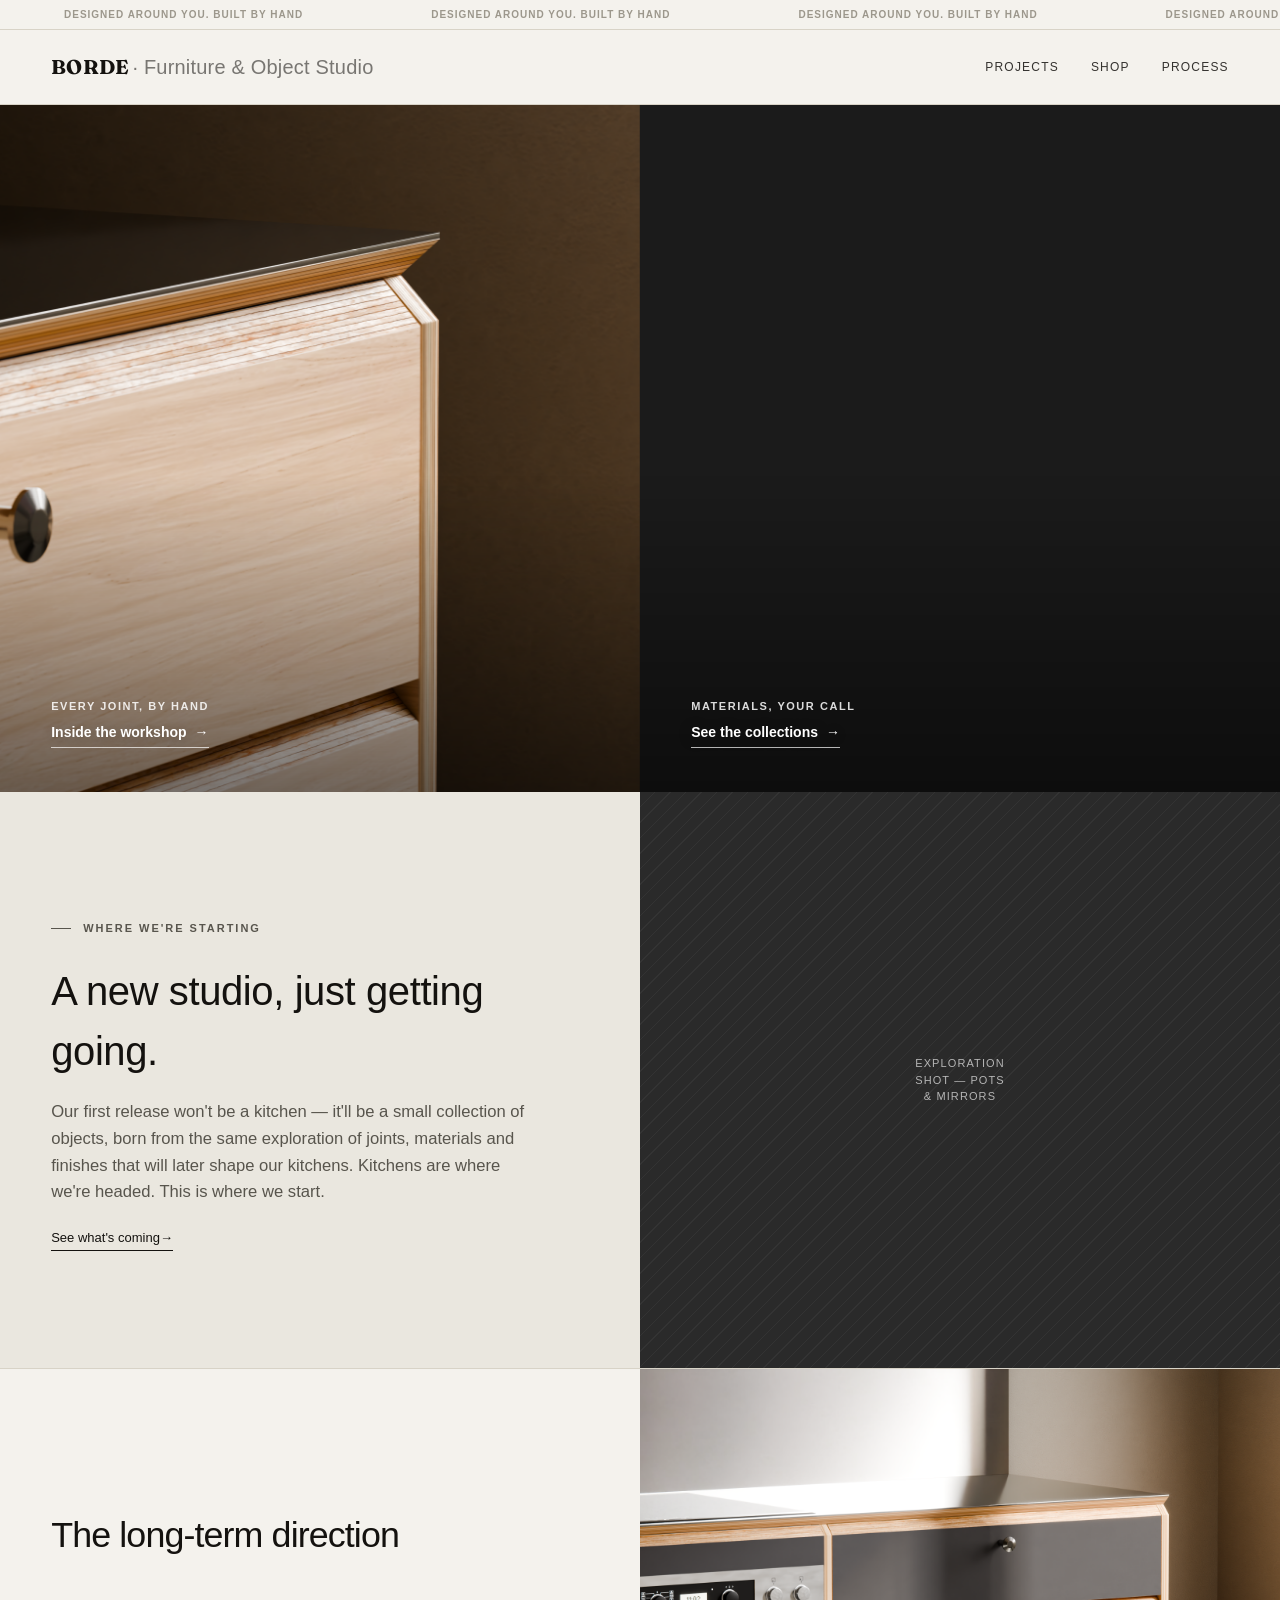
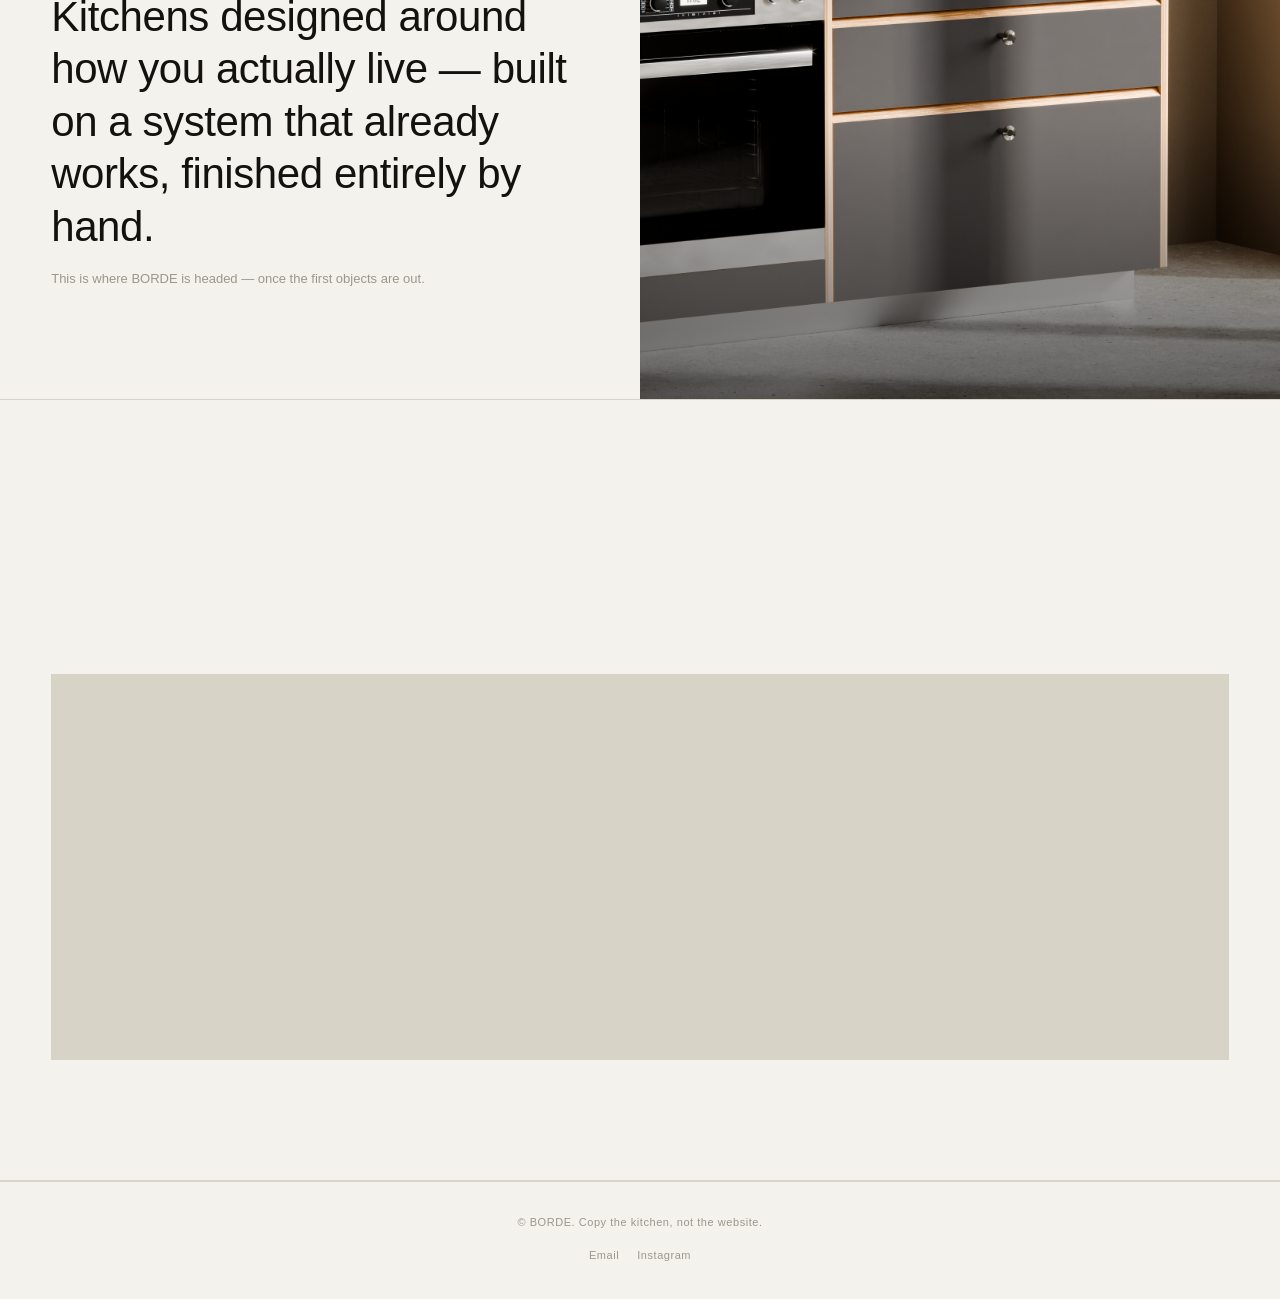
==== commit d63eede4: "Rebrand PLYRA -> BORDE, add Stage section, reframe Proposal Rebrand: wordmark, titles, meta/OG, alt " ====
--- a/index.html
+++ b/index.html
@@ -3,20 +3,20 @@
 <head>
 <meta charset="UTF-8">
 <meta name="viewport" content="width=device-width, initial-scale=1.0">
-<title>PLYRA — Furniture & Object Studio</title>
-<meta name="description" content="PLYRA is a Barcelona-based furniture and object studio designing and fabricating kitchens and living spaces.">
+<title>BORDE — Furniture & Object Studio</title>
+<meta name="description" content="BORDE is a Barcelona-based furniture and object studio designing and fabricating kitchens and living spaces.">
 <!-- og:url and og:image are relative for now — swap to absolute URLs
      (https://your-domain/...) once the final Vercel/custom domain is
      confirmed, or link-preview crawlers (WhatsApp, Instagram) won't
      resolve them. -->
 <meta property="og:type" content="website">
-<meta property="og:title" content="PLYRA — Furniture & Object Studio">
-<meta property="og:description" content="PLYRA is a Barcelona-based furniture and object studio designing and fabricating kitchens and living spaces.">
+<meta property="og:title" content="BORDE — Furniture & Object Studio">
+<meta property="og:description" content="BORDE is a Barcelona-based furniture and object studio designing and fabricating kitchens and living spaces.">
 <meta property="og:image" content="images/PLYRA%20KITCHEN%20019.png">
 <link rel="preconnect" href="https://fonts.googleapis.com">
 <link rel="preconnect" href="https://fonts.gstatic.com" crossorigin>
 <link href="https://fonts.googleapis.com/css2?family=Fraunces:wght@700&display=swap" rel="stylesheet">
-<link rel="stylesheet" href="plyra.css">
+<link rel="stylesheet" href="borde.css">
 </head>
 <body>
 
@@ -42,7 +42,7 @@
   </div>
 
   <header class="site-header">
-    <a href="index.html" class="wordmark">PLYRA <span>· Furniture &amp; Object Studio</span></a>
+    <a href="index.html" class="wordmark">BORDE <span>· Furniture &amp; Object Studio</span></a>
     <nav class="site-nav">
       <a href="projects.html">Projects</a>
       <a href="shop.html">Shop</a>
@@ -57,7 +57,7 @@
     <section class="hero hero-split" id="hero">
       <div class="hero-panel hero-panel-detail">
         <div class="hero-panel-media-wrap">
-          <img class="hero-panel-media" src="images/PLYRA%20KITCHEN%20023.png?v=2" alt="Macro detail of the PLYRA cabinet edge — plywood layers, countertop joint, and drawer pull." loading="eager">
+          <img class="hero-panel-media" src="images/PLYRA%20KITCHEN%20023.png?v=2" alt="Macro detail of the BORDE cabinet edge — plywood layers, countertop joint, and drawer pull." loading="eager">
         </div>
         <div class="hero-panel-scrim"></div>
         <div class="hero-panel-copy">
@@ -67,7 +67,7 @@
       </div>
       <div class="hero-panel hero-panel-context">
         <div class="hero-panel-media-wrap">
-          <img class="hero-panel-media" src="images/PLYRA%20KITCHEN%20019.png?v=2" alt="PLYRA kitchen, full room view, front-facing" loading="eager">
+          <img class="hero-panel-media" src="images/PLYRA%20KITCHEN%20019.png?v=2" alt="BORDE kitchen, full room view, front-facing" loading="eager">
         </div>
         <div class="hero-panel-scrim"></div>
         <div class="hero-panel-copy">
@@ -79,25 +79,54 @@
 
 
     <!-- ============================================================
-         2. THE PROPOSAL — copy pending, confirm with Maru
+         1B. STAGE — exploration-first framing. BORDE's first real
+         release is a small object collection, not a kitchen; this
+         section sets that expectation right after the hero so nobody
+         lands here expecting to book a kitchen today.
+         ============================================================ -->
+    <section class="stage">
+      <div class="stage-split">
+        <div class="stage-text">
+          <p class="eyebrow reveal">Where we're starting</p>
+          <h2 class="reveal">A new studio, just getting going.</h2>
+          <p class="stage-copy reveal">Our first release won't be a kitchen — it'll be a small collection of objects, born from the same exploration of joints, materials and finishes that will later shape our kitchens. Kitchens are where we're headed. This is where we start.</p>
+          <a class="stage-cta reveal" href="shop.html">See what's coming <span aria-hidden="true">→</span></a>
+        </div>
+        <div class="stage-media">
+          <!-- Swap the placeholder below for the dramatic pots/mirrors
+               exploration shot — same treatment as .hero-panel-media /
+               .proposal-media-fill:
+               <img class="stage-media-fill" src="images/stage-exploration.webp" alt="BORDE material exploration — pots and mirrors."> -->
+          <div class="stage-media-placeholder"><span>Exploration shot — pots &amp; mirrors</span></div>
+        </div>
+      </div>
+    </section>
+
+
+    <!-- ============================================================
+         2. THE PROPOSAL — the long-term direction (kitchens). Copy
+         pending, confirm with Maru. Framed as "where this is headed"
+         rather than an open booking CTA, since there's nothing to
+         deliver yet — see the Stage section above.
          ============================================================ -->
     <section class="proposal">
       <div class="proposal-split">
         <div class="proposal-text">
-          <p class="eyebrow">The proposal</p>
+          <p class="eyebrow">The long-term direction</p>
           <div>
             <h1>Kitchens designed around how you actually live — built on a system that already works, finished entirely by hand.</h1>
+            <p class="proposal-note">This is where BORDE is headed — once the first objects are out.</p>
           </div>
         </div>
         <div class="proposal-media">
           <div class="proposal-media-wrap">
-            <video class="proposal-media-fill proposal-media-video" autoplay muted loop playsinline preload="metadata" poster="images/PLYRA%20KITCHEN%20027.png" aria-label="PLYRA kitchen film">
+            <video class="proposal-media-fill proposal-media-video" autoplay muted loop playsinline preload="metadata" poster="images/PLYRA%20KITCHEN%20027.png" aria-label="BORDE kitchen film">
               <source src="images/MP4%202K.mp4" type="video/mp4">
             </video>
           </div>
           <div class="proposal-media-scrim"></div>
           <div class="proposal-media-cta">
-            <a class="submit-btn" href="process.html#contact">Get in touch</a>
+            <a class="submit-btn" href="process.html#contact">Talk to us about a kitchen</a>
           </div>
         </div>
       </div>
@@ -117,7 +146,7 @@
         </div>
         <div class="explore-grid">
           <a class="explore-card reveal" href="projects.html">
-            <div class="thumb"><img src="images/hero-orange.webp" alt="A PLYRA kitchen, orange formica fronts."></div>
+            <div class="thumb"><img src="images/hero-orange.webp" alt="A BORDE kitchen, orange formica fronts."></div>
             <div class="meta">
               <span class="name">Projects</span>
               <span class="place">See the collections →</span>
@@ -127,7 +156,7 @@
             <div class="thumb placeholder"><span>Small objects</span></div>
             <div class="meta">
               <span class="name">Shop</span>
-              <span class="place">Start with something small →</span>
+              <span class="place">Coming soon — the first pieces →</span>
             </div>
           </a>
           <a class="explore-card reveal" href="process.html">
@@ -144,13 +173,13 @@
   </main>
 
   <footer class="site-footer">
-    <span>© PLYRA. Copy the kitchen, not the website.</span>
+    <span>© BORDE. Copy the kitchen, not the website.</span>
     <div class="footer-links">
-      <a href="mailto:hello@plyra.studio">Email</a>
+      <a href="mailto:hello@borde.studio">Email</a>
       <a href="#" onclick="return false;">Instagram</a>
     </div>
   </footer>
 
-  <script src="plyra.js"></script>
+  <script src="borde.js"></script>
 </body>
 </html>
--- a/borde.css
+++ b/borde.css
@@ -0,0 +1,1149 @@
+
+  /* ============================================================
+     DESIGN SYSTEM — PLACEHOLDER
+     This is a neutral placeholder system (type, spacing, color).
+     Swap the tokens below once Maru delivers the final BORDE
+     design system. Everything references these variables so a
+     restyle is mostly a token edit, not a rebuild.
+     ============================================================ */
+  :root{
+    --bg:            #F4F2ED;
+    --bg-alt:        #EAE7DF;
+    --ink:           #14120F;
+    --ink-soft:      #58554D;
+    --ink-faint:     #9C978C;
+    --line:          #D8D3C7;
+    --line-strong:   #14120F;
+    --white:         #FFFFFF;
+
+    --font:          -apple-system, BlinkMacSystemFont, "Segoe UI", "Helvetica Neue", Helvetica, Arial, sans-serif;
+    --font-serif:    Georgia, "Times New Roman", serif; /* placeholder editorial serif for large numerals only */
+    --font-display:  'Fraunces', Georgia, serif;
+
+    --container:     1280px;
+    --gutter:        clamp(20px, 4vw, 64px);
+
+    --ease:          cubic-bezier(.22,.61,.36,1);
+  }
+
+  *{ box-sizing: border-box; }
+  html{ scroll-behavior: smooth; }
+  body{
+    margin:0;
+    background: var(--bg);
+    color: var(--ink);
+    font-family: var(--font);
+    font-size: 16px;
+    line-height: 1.5;
+    -webkit-font-smoothing: antialiased;
+  }
+  img{ max-width:100%; display:block; }
+  a{ color: inherit; }
+  section{ position: relative; }
+
+  .eyebrow{
+    display:flex; align-items:center; gap:12px;
+    font-size: 11px;
+    letter-spacing: .18em;
+    text-transform: uppercase;
+    color: var(--ink-soft);
+    font-weight: 600;
+  }
+  .eyebrow::before{
+    content:"";
+    width: 20px; height: 1px;
+    background: var(--ink-soft);
+  }
+
+  .container{
+    max-width: var(--container);
+    margin: 0 auto;
+    padding: 0 var(--gutter);
+  }
+
+  /* reveal-on-scroll (subtle, editorial — not flashy) */
+  .reveal{
+    opacity: 0;
+    transform: translateY(18px);
+    transition: opacity .8s var(--ease), transform .8s var(--ease);
+  }
+  .reveal.is-visible{
+    opacity: 1;
+    transform: translateY(0);
+  }
+
+  /* ============================================================
+     HEADER
+     ============================================================ */
+  /* Super-header — an ambient ribbon above the nav, not a headline.
+     Near-imperceptible scroll (55s/loop), low-contrast muted type on
+     the page background so it recedes instead of competing with the
+     wordmark/nav in .site-header below it. Fixed alongside the header
+     rather than scrolling away, so it reads as one calm top strip.
+     Two identical halves back to back so -50% translateX loops
+     seamlessly regardless of viewport width. */
+  .super-header{
+    position: fixed;
+    top: 0; left: 0; right: 0;
+    z-index: 60;
+    height: 30px;
+    background: var(--bg);
+    border-bottom: 1px solid var(--line);
+    overflow: hidden;
+    display:flex;
+    align-items:center;
+  }
+  .super-header-track{
+    display:flex;
+    white-space:nowrap;
+    animation: super-header-scroll 55s linear infinite;
+    will-change: transform;
+  }
+  .super-header-half{ display:flex; }
+  .super-header-track span{
+    padding: 0 64px;
+    font-size: 10px;
+    font-weight: 600;
+    letter-spacing: .1em;
+    text-transform: uppercase;
+    color: var(--ink-faint);
+    flex-shrink:0;
+  }
+  @keyframes super-header-scroll{
+    from{ transform: translateX(0); }
+    to{ transform: translateX(-50%); }
+  }
+  @media (prefers-reduced-motion: reduce){
+    .super-header-track{ animation: none; }
+  }
+
+  /* Solid from the start — the hero is a light wood/plywood photo pair,
+     so white-on-transparent text lost legibility over it. Opaque bar,
+     dark text, always. */
+  .site-header{
+    position: fixed;
+    top: 30px; left: 0; right: 0;
+    z-index: 50;
+    display:flex;
+    align-items:center;
+    justify-content: space-between;
+    padding: 22px var(--gutter);
+    background: var(--bg);
+    border-bottom: 1px solid var(--line);
+  }
+  .site-header, .site-header a{ color: var(--ink); }
+  .wordmark{
+    font-family: var(--font-display);
+    font-size: 20px;
+    font-weight: 700;
+    letter-spacing: .01em;
+    text-decoration: none;
+    text-transform: none; /* Fraunces en mayúsculas sostenidas pierde carácter */
+  }
+  .wordmark span{ font-family: var(--font); opacity:.55; font-weight: 400; }
+  .site-nav{ display:flex; gap: 32px; }
+  .site-nav a{
+    font-size: 12px;
+    letter-spacing: .1em;
+    text-transform: uppercase;
+    text-decoration:none;
+    opacity: .85;
+  }
+  .site-nav a:hover{ opacity: 1; }
+  @media (max-width: 640px){
+    .site-header{ padding: 16px var(--gutter); }
+    .wordmark span{ display: none; }
+    .site-nav{ gap: 14px; }
+    .site-nav a{ font-size: 10.5px; }
+  }
+
+  /* ============================================================
+     HERO
+     ============================================================ */
+  /* Split hero — a macro detail (the cabinet edge / "el canto") paired
+     with the wide room shot, Reform-style. Two full-height panels,
+     each with its own label + link, no scroll cue needed since the
+     two CTAs already point the visitor where to go. */
+  /* Reform doesn't run these full-bleed to 100vh — stopping short lets
+     a sliver of the next section peek in and keeps the crop centered
+     instead of stretching into an overly wide slice of the render. */
+  .hero-split{
+    display:flex;
+    height:88vh;
+  }
+  .hero-panel{
+    position:relative;
+    flex:1 1 50%;
+    overflow:hidden;
+    background:#1b1b1b;
+  }
+  /* Wrapper carries the hover-zoom; the media inside keeps its own
+     ambient breathing animation running the whole time. Nested
+     transforms compose, so hover always reads as "zoom in a bit
+     further from wherever it already is" — exactly like the carousel
+     cards — instead of snapping to a fixed scale that could be
+     smaller than the animation's current frame (which briefly looked
+     like a zoom-OUT). */
+  .hero-panel-media-wrap{
+    position:absolute;
+    inset:0;
+    overflow:hidden;
+    transition: transform 1.2s var(--ease);
+  }
+  .hero-panel:hover .hero-panel-media-wrap{
+    transform: scale(1.035);
+  }
+  .hero-panel-media{
+    position:absolute;
+    inset:0;
+    width:100%;
+    height:100%;
+    object-fit:cover;
+    object-position:center;
+    animation: hero-panel-zoom 16s ease-in-out infinite alternate;
+    will-change: transform;
+  }
+  @keyframes hero-panel-zoom{
+    from{ transform: scale(1); }
+    to{ transform: scale(1.1); }
+  }
+  @media (prefers-reduced-motion: reduce){
+    .hero-panel-media,
+    .proposal-media img.proposal-media-fill{ animation: none; }
+  }
+  /* Nudge the detail shot's crop so the corner/joint sits centered in
+     its own panel instead of skewed toward the seam. */
+  .hero-panel-detail .hero-panel-media{
+    object-position: 65% 35%;
+  }
+  /* The context render is a wide 16:9 front elevation; this one is
+     already a fairly symmetric straight-on shot, so just nudge up
+     slightly to favor the cabinetry/hood over the floor. */
+  .hero-panel-context .hero-panel-media{
+    object-position: 100% 42%;
+  }
+  /* Stand-in for the real canto macro shot Marco will drop in — same
+     diagonal-hatch language the site already uses for pending assets. */
+  .hero-panel-placeholder{
+    display:flex;
+    align-items:center;
+    justify-content:center;
+    text-align:center;
+    background: repeating-linear-gradient(135deg, #2a2a2a, #2a2a2a 10px, #333 10px, #333 11px);
+  }
+  .hero-panel-placeholder span{
+    font-size:11px;
+    letter-spacing:.1em;
+    text-transform:uppercase;
+    color:rgba(255,255,255,.65);
+    max-width:22ch;
+    padding:0 20px;
+  }
+  .hero-panel-scrim{
+    position:absolute;
+    left:0; right:0; bottom:0;
+    height:40%;
+    background:linear-gradient(to top, rgba(0,0,0,.5), rgba(0,0,0,0));
+    pointer-events:none;
+  }
+  .hero-panel-copy{
+    position:absolute;
+    left:var(--gutter);
+    bottom:clamp(28px, 4vw, 44px);
+    z-index:2;
+    color:#fff;
+  }
+  .hero-panel-label{
+    display:block;
+    font-size:11px;
+    font-weight:600;
+    letter-spacing:.14em;
+    text-transform:uppercase;
+    color:rgba(255,255,255,.85);
+    margin-bottom:6px;
+  }
+  .hero-panel-copy a{
+    display:inline-flex;
+    gap:8px;
+    font-size:14px;
+    font-weight:600;
+    color:#fff;
+    text-decoration:none;
+    border-bottom:1px solid rgba(255,255,255,.7);
+    padding-bottom:4px;
+    text-shadow:0 2px 14px rgba(0,0,0,.35);
+    transition:border-color .25s var(--ease), transform .25s var(--ease);
+  }
+  .hero-panel-copy a:hover{ border-color:#fff; transform:translateX(4px); }
+  @media (max-width:800px){
+    .hero-split{ flex-direction:column; height:auto; }
+    .hero-panel{ flex:none; height:60vh; }
+  }
+
+  /* ============================================================
+     STAGE — "where we're starting" framing, sits between the hero
+     and the long-term Proposal statement.
+     ============================================================ */
+  .stage{
+    border-bottom: 1px solid var(--line);
+    background: var(--bg-alt);
+  }
+  .stage-split{
+    display:flex;
+    min-height: 64vh;
+  }
+  .stage-text{
+    flex: 1 1 50%;
+    display:flex;
+    flex-direction:column;
+    justify-content:center;
+    padding: clamp(50px, 6vw, 90px) var(--gutter);
+  }
+  .stage h2{
+    font-weight: 500;
+    font-size: clamp(26px, 3.4vw, 40px);
+    margin: 14px 0 0;
+    letter-spacing: -.01em;
+    max-width: 20ch;
+  }
+  .stage-copy{
+    margin: 18px 0 0;
+    max-width: 52ch;
+    font-size: clamp(15px, 1.3vw, 17px);
+    line-height: 1.6;
+    color: var(--ink-soft);
+  }
+  .stage-cta{
+    display:inline-flex;
+    margin-top: 22px;
+    font-size: 13px;
+    font-weight: 500;
+    color: var(--ink);
+    text-decoration: none;
+    border-bottom: 1px solid var(--ink);
+    padding-bottom: 3px;
+    transition: opacity .25s var(--ease), transform .25s var(--ease);
+    align-self: flex-start;
+  }
+  .stage-cta:hover{ opacity:.7; transform: translateX(4px); }
+  /* Right half — dramatic exploration shot (pots/mirrors), same
+     full-bleed hover-zoom language as the hero panels and proposal
+     media, so it reads as one consistent photographic system. */
+  .stage-media{
+    flex: 1 1 50%;
+    position:relative;
+    overflow:hidden;
+    background:#1b1b1b;
+  }
+  .stage-media-fill{
+    position:absolute;
+    inset:0;
+    width:100%;
+    height:100%;
+    object-fit:cover;
+    transition: transform 1.2s var(--ease);
+  }
+  .stage-media:hover .stage-media-fill{ transform: scale(1.035); }
+  .stage-media-placeholder{
+    position:absolute;
+    inset:0;
+    display:flex;
+    align-items:center;
+    justify-content:center;
+    text-align:center;
+    background: repeating-linear-gradient(135deg, #2a2a2a, #2a2a2a 10px, #333 10px, #333 11px);
+  }
+  .stage-media-placeholder span{
+    font-size:11px;
+    letter-spacing:.1em;
+    text-transform:uppercase;
+    color:rgba(255,255,255,.65);
+    max-width:22ch;
+    padding:0 20px;
+  }
+  @media (max-width: 800px){
+    .stage-split{ flex-direction:column; min-height:auto; }
+    .stage-media{ height:50vh; }
+  }
+
+  /* ============================================================
+     PROPOSAL
+     ============================================================ */
+  .proposal{
+    padding: 0;
+    border-bottom: 1px solid var(--line);
+  }
+  .proposal-split{
+    display:flex;
+    min-height: 70vh;
+  }
+  .proposal-text{
+    flex: 1 1 50%;
+    display:flex;
+    flex-direction:column;
+    justify-content:center;
+    background: var(--bg);
+    padding: clamp(50px, 6vw, 90px) var(--gutter);
+  }
+  .proposal .eyebrow{
+    color:var(--ink);
+    font-size:clamp(24px, 2.8vw, 36px);
+    font-weight:500;
+    letter-spacing:-.025em;
+    line-height:1.12;
+    text-transform:none;
+  }
+  .proposal .eyebrow::before{ display:none; }
+  .proposal h1{
+    font-family: var(--font);
+    font-weight: 500;
+    font-size: clamp(26px, 3.4vw, 42px);
+    line-height: 1.25;
+    margin: 0;
+    letter-spacing: -.01em;
+  }
+  .proposal .proposal-meta{
+    padding-top: 6px;
+  }
+  .proposal-note{
+    margin: 16px 0 0;
+    font-size: 13px;
+    color: var(--ink-faint);
+  }
+  /* Right half — same treatment as the hero panels: full-bleed media,
+     subtle continuous zoom once a real photo replaces the placeholder. */
+  .proposal-media{
+    flex: 1 1 50%;
+    position:relative;
+    overflow:hidden;
+    background:#1b1b1b;
+  }
+  /* Same wrapper technique as the hero panels — hover-zoom lives on
+     the wrapper so it composes cleanly with whatever motion (ambient
+     animation or the video's own footage) is already happening
+     inside it, instead of fighting for the same transform. */
+  .proposal-media-wrap{
+    position:absolute;
+    inset:0;
+    overflow:hidden;
+    transition: transform 1.2s var(--ease);
+  }
+  .proposal-media:hover .proposal-media-wrap{
+    transform: scale(1.035);
+  }
+  .proposal-media-fill{
+    position:absolute;
+    inset:0;
+    width:100%;
+    height:100%;
+  }
+  .proposal-media img.proposal-media-fill{
+    object-fit:cover;
+    object-position: 38% 45%;
+    animation: hero-panel-zoom 16s ease-in-out infinite alternate;
+    will-change:transform;
+  }
+  /* The video already carries its own motion (someone walking into the
+     room) — skip the Ken Burns scale so the two don't fight. */
+  .proposal-media-video{
+    object-fit:cover;
+    object-position: 44% 40%;
+    animation:none;
+  }
+  .proposal-media-scrim{
+    position:absolute;
+    left:0; right:0; bottom:0;
+    height:45%;
+    background:linear-gradient(to top, rgba(0,0,0,.55), rgba(0,0,0,0));
+    pointer-events:none;
+  }
+  /* Hidden until hover, so it reads as a reveal rather than sitting
+     on the video permanently — appears anywhere the cursor enters
+     the panel, not just when it's directly over the button. */
+  .proposal-media-cta{
+    position:absolute;
+    left:var(--gutter);
+    bottom:clamp(28px, 4vw, 44px);
+    z-index:2;
+    opacity:0;
+    transform: translateY(8px);
+    transition: opacity .35s var(--ease), transform .35s var(--ease);
+    pointer-events:none;
+  }
+  .proposal-media:hover .proposal-media-cta{
+    opacity:1;
+    transform: translateY(0);
+    pointer-events:auto;
+  }
+  .proposal-media-cta .submit-btn{
+    display:inline-block;
+    text-decoration:none;
+  }
+  @media (max-width: 800px){
+    .proposal-split{ flex-direction:column; min-height:auto; }
+    .proposal-media{ height:50vh; }
+  }
+
+  /* ============================================================
+     PROJECTS — 3 collections, stacked full-bleed (one below the
+     other, not a carousel — the video didn't actually show the
+     collections, per Marco). Same text-over-photo language as the
+     hero: label + name + short desc + link, bottom-left over a scrim.
+     ============================================================ */
+  .projects{
+    padding: 0;
+    border-bottom: 1px solid var(--line);
+  }
+  .collection-block{
+    position:relative;
+    height: 90vh;
+    overflow:hidden;
+    background:#14120F;
+    border-bottom: 1px solid var(--line);
+  }
+  .collection-block:last-child{ border-bottom:none; }
+  .collection-media{
+    position:absolute;
+    inset:0;
+    width:100%;
+    height:100%;
+    object-fit:cover;
+    transition: transform 1.2s var(--ease);
+  }
+  .collection-block:hover .collection-media{ transform: scale(1.035); }
+  .collection-scrim{
+    position:absolute;
+    left:0; right:0; bottom:0;
+    height:40%;
+    background:linear-gradient(to top, rgba(0,0,0,.5), rgba(0,0,0,0));
+    pointer-events:none;
+  }
+  .collection-info{
+    position:absolute;
+    left: var(--gutter);
+    bottom: clamp(32px, 4.5vw, 48px);
+    z-index:2;
+    color:#fff;
+    display:flex;
+    flex-direction:column;
+    align-items:flex-start;
+    max-width: min(90%, 650px);
+  }
+  .collection-info .place{
+    font-size: 11px;
+    font-weight: 600;
+    letter-spacing: .16em;
+    text-transform: uppercase;
+    color: rgba(255,255,255,.9);
+    margin-bottom: 6px;
+    text-shadow: 0 1px 10px rgba(0,0,0,.8);
+  }
+  .collection-info .name{
+    font-size: clamp(28px, 3.8vw, 44px);
+    font-weight: 600;
+    letter-spacing: -.02em;
+    line-height: 1.1;
+    text-shadow: 0 2px 24px rgba(0,0,0,.85);
+  }
+  .collection-info .desc{
+    margin: 10px 0 2px;
+    font-size: clamp(13px, 1.1vw, 15px);
+    line-height: 1.55;
+    color: rgba(255,255,255,.9);
+    max-width: 50ch;
+    text-shadow: 0 2px 18px rgba(0,0,0,.85);
+  }
+  .collection-cta{
+    margin-top: 14px;
+    display: inline-flex;
+    align-items: center;
+    gap: 8px;
+    font-size: 13px;
+    font-weight: 500;
+    letter-spacing: .04em;
+    color: #fff;
+    text-decoration: none;
+    padding: 6px 0;
+    border-bottom: 1px solid rgba(255,255,255,.45);
+    transition: border-color .3s var(--ease), transform .3s var(--ease);
+  }
+  .collection-cta:hover{ border-color:#fff; transform: translateX(4px); }
+  @media (max-width:700px){
+    .collection-block{ height: 70vh; }
+  }
+
+
+  /* ============================================================
+     MATERIAL STUDIES — EDITORIAL GALLERY
+     ============================================================ */
+  .material-studies{
+    padding:clamp(88px, 12vw, 152px) 0;
+    background:var(--bg-alt);
+    border-bottom:1px solid var(--line);
+  }
+  .material-studies-head{
+    display:grid;
+    grid-template-columns:1fr 2fr;
+    gap:40px;
+    align-items:start;
+    margin-bottom:clamp(36px, 5vw, 64px);
+  }
+  .material-studies h2{
+    margin:0;
+    font-size:clamp(30px, 4vw, 50px);
+    font-weight:500;
+    letter-spacing:-.025em;
+    line-height:1.05;
+  }
+  .material-studies-intro{
+    max-width:42ch;
+    margin:0;
+    color:var(--ink-soft);
+    font-size:clamp(16px, 1.4vw, 20px);
+    line-height:1.5;
+  }
+  .material-grid{
+    display:grid;
+    grid-template-columns:repeat(12, 1fr);
+    gap:clamp(12px, 2vw, 28px);
+  }
+  .material-card{ margin:0; overflow:hidden; background:var(--line); }
+  .material-card:nth-child(1), .material-card:nth-child(4){ grid-column:span 7; }
+  .material-card:nth-child(2), .material-card:nth-child(3){ grid-column:span 5; }
+  .material-card img{
+    width:100%;
+    height:100%;
+    min-height:clamp(260px, 35vw, 500px);
+    object-fit:cover;
+    transition:transform .8s var(--ease);
+  }
+  .material-card:hover img{ transform:scale(1.025); }
+  @media (max-width:700px){
+    .material-studies-head{ grid-template-columns:1fr; gap:18px; }
+    .material-card:nth-child(n){ grid-column:span 12; }
+    .material-card img{ min-height:260px; }
+  }
+
+  /* ============================================================
+     EXPLORE — Home page only, 3 cards pointing to the other pages.
+     Modeled on .shop-grid/.shop-card (same grid-of-cards, hairline
+     gaps, placeholder-thumb convention) so it reads as today's
+     design language, not the older multi-page reference draft.
+     ============================================================ */
+  .explore{
+    padding: clamp(70px, 10vw, 120px) 0;
+    border-bottom: 1px solid var(--line);
+  }
+  .explore .section-head{
+    margin-bottom: 40px;
+  }
+  .explore h2{
+    font-weight: 500;
+    font-size: clamp(28px, 4vw, 48px);
+    margin: 14px 0 0;
+    letter-spacing: -.01em;
+  }
+  .explore-grid{
+    display:grid;
+    grid-template-columns: repeat(3, 1fr);
+    gap: 2px;
+    background: var(--line);
+  }
+  .explore-card{
+    background: var(--bg);
+    position:relative;
+    overflow:hidden;
+    display:flex;
+    flex-direction:column;
+    text-decoration:none;
+    color:inherit;
+  }
+  .explore-card .thumb{
+    position:relative;
+    aspect-ratio: 4/3;
+    overflow:hidden;
+    background: var(--bg-alt);
+  }
+  .explore-card .thumb img{
+    width:100%; height:100%;
+    object-fit:cover;
+    transition: transform .8s var(--ease);
+  }
+  .explore-card:hover .thumb img{ transform: scale(1.045); }
+  .explore-card .thumb.placeholder{
+    display:flex;
+    align-items:center;
+    justify-content:center;
+    text-align:center;
+    background:
+      repeating-linear-gradient(135deg, var(--bg-alt), var(--bg-alt) 10px, #E1DDD2 10px, #E1DDD2 11px);
+  }
+  .explore-card .thumb.placeholder span{
+    font-size: 10px;
+    letter-spacing: .12em;
+    text-transform: uppercase;
+    color: var(--ink-faint);
+    background: var(--bg);
+    padding: 8px 12px;
+  }
+  .explore-card .meta{
+    padding: 20px 22px 24px;
+    display:flex;
+    flex-direction:column;
+    gap: 6px;
+  }
+  .explore-card .meta .name{
+    font-size: 17px;
+    font-weight: 500;
+  }
+  .explore-card .meta .place{
+    font-size: 12px;
+    color: var(--ink-soft);
+  }
+  .explore-card:hover .meta .place{ color: var(--ink); }
+  @media (max-width: 860px){
+    .explore-grid{ grid-template-columns: 1fr; }
+  }
+
+  /* ============================================================
+     SHOP (small objects — 3-item launch)
+     ============================================================ */
+  .shop{
+    padding: clamp(70px, 10vw, 120px) 0;
+    border-bottom: 1px solid var(--line);
+  }
+  .shop .section-head{
+    display:flex;
+    justify-content:space-between;
+    align-items:flex-end;
+    gap: 24px;
+    flex-wrap: wrap;
+    margin-bottom: 40px;
+  }
+  .shop h2{
+    font-weight: 500;
+    font-size: clamp(28px, 4vw, 48px);
+    margin: 14px 0 0;
+    letter-spacing: -.01em;
+  }
+  .shop-grid{
+    display:grid;
+    grid-template-columns: repeat(3, 1fr);
+    gap: 2px;
+    background: var(--line);
+  }
+  .shop-card{
+    background: var(--bg);
+    position:relative;
+    overflow:hidden;
+    display:flex;
+    flex-direction:column;
+  }
+  .shop-card .thumb{
+    position:relative;
+    aspect-ratio: 1/1;
+    overflow:hidden;
+    background: var(--bg-alt);
+  }
+  .shop-card .thumb img{
+    width:100%; height:100%;
+    object-fit:cover;
+    transition: transform .8s var(--ease);
+  }
+  .shop-card:hover .thumb img{ transform: scale(1.045); }
+  /* Placeholder state — remove this block and drop a real <img> in once product photos exist */
+  .shop-card .thumb.placeholder{
+    display:flex;
+    align-items:center;
+    justify-content:center;
+    text-align:center;
+    background:
+      repeating-linear-gradient(135deg, var(--bg-alt), var(--bg-alt) 10px, #E1DDD2 10px, #E1DDD2 11px);
+  }
+  .shop-card .thumb.placeholder span{
+    font-size: 10px;
+    letter-spacing: .12em;
+    text-transform: uppercase;
+    color: var(--ink-faint);
+    background: var(--bg);
+    padding: 8px 12px;
+    line-height: 1.6;
+    max-width: 70%;
+  }
+  .shop-card .meta{
+    padding: 18px 20px 22px;
+    display:flex;
+    flex-direction:column;
+    gap: 10px;
+    flex:1;
+  }
+  .shop-card .meta .name{
+    font-size: 15px;
+    font-weight: 500;
+  }
+  .shop-card .meta .price{
+    font-size: 13px;
+    color: var(--ink-soft);
+  }
+  .shop-card .meta .buy-btn{
+    margin-top: auto;
+    align-self:flex-start;
+    font-family: var(--font);
+    font-size: 11px;
+    letter-spacing: .1em;
+    text-transform: uppercase;
+    background: var(--ink);
+    color: var(--bg);
+    border: none;
+    padding: 11px 20px;
+    cursor:pointer;
+    text-decoration:none;
+    display:inline-block;
+    transition: opacity .25s var(--ease);
+  }
+  .shop-card .meta .buy-btn:hover{ opacity: .82; }
+  .shop-card .meta .buy-btn[disabled],
+  .shop-card .meta .buy-btn.is-disabled{
+    opacity: .45;
+    cursor: default;
+    pointer-events: none;
+  }
+  .shop-note{
+    margin-top: 22px;
+    font-size: 12px;
+    color: var(--ink-faint);
+  }
+  @media (max-width: 860px){
+    .shop-grid{ grid-template-columns: 1fr; }
+  }
+
+  /* ============================================================
+     PROCESS
+     ============================================================ */
+  .process{
+    padding: clamp(70px, 10vw, 120px) 0;
+    border-bottom: 1px solid var(--line);
+    background: var(--bg-alt);
+  }
+  .process h2{
+    font-weight: 500;
+    font-size: clamp(28px, 4vw, 48px);
+    margin: 14px 0 0 0;
+    letter-spacing: -.01em;
+  }
+  .process-list{
+    margin-top: clamp(40px, 6vw, 64px);
+    border-top: 1px solid var(--line);
+  }
+  .process-step{
+    display:grid;
+    grid-template-columns: 90px 1fr 1.4fr;
+    gap: 24px;
+    padding: clamp(22px, 3vw, 34px) 0;
+    border-bottom: 1px solid var(--line);
+    align-items:baseline;
+  }
+  .process-step .step-num{
+    font-family: var(--font-serif);
+    font-size: 15px;
+    color: var(--ink-faint);
+  }
+  .process-step .step-name{
+    font-size: clamp(18px, 2.2vw, 24px);
+    font-weight: 500;
+  }
+  .process-step .step-desc{
+    font-size: 14px;
+    color: var(--ink-soft);
+    max-width: 46ch;
+  }
+  @media (max-width: 700px){
+    .process-step{ grid-template-columns: 40px 1fr; }
+    .process-step .step-desc{ grid-column: 2 / -1; margin-top: 6px; }
+  }
+
+  /* ============================================================
+     CONTACT — pre-screen wizard. NOT the in-person "Interview" from
+     Process (see brief) — framed as a quick snapshot before a real
+     conversation happens, one question per screen, sliding carousel.
+     ============================================================ */
+  .contact{
+    padding: clamp(90px, 14vw, 160px) 0 clamp(70px, 10vw, 120px);
+  }
+  .contact-head{
+    max-width: 640px;
+    margin: 0 auto;
+    text-align:center;
+  }
+  .contact h2{
+    font-weight: 500;
+    font-size: clamp(30px, 4.4vw, 52px);
+    line-height: 1.15;
+    margin: 14px 0 0;
+    letter-spacing: -.01em;
+  }
+  .contact-head .form-note{
+    margin: 14px 0 0;
+  }
+  .contact-direct{
+    margin-top: 40px;
+    text-align:center;
+  }
+  .contact-direct a{
+    display:inline-block;
+    font-size: 15px;
+    text-decoration:none;
+    border-bottom: 1px solid var(--line);
+    padding-bottom: 2px;
+    color: var(--ink-soft);
+  }
+  .submit-btn{
+    align-self:flex-start;
+    margin-top: 8px;
+    font-family: var(--font);
+    font-size: 12px;
+    letter-spacing: .12em;
+    text-transform: uppercase;
+    background: var(--ink);
+    color: var(--bg);
+    border: none;
+    padding: 14px 26px;
+    cursor:pointer;
+    transition: opacity .25s var(--ease);
+  }
+  .submit-btn:hover{ opacity: .82; }
+  .submit-btn:disabled{ opacity:.4; cursor:default; }
+  .form-note{
+    font-size: 12px;
+    color: var(--ink-faint);
+    margin-top: 4px;
+  }
+
+
+  /* --- Wizard shell --- */
+  .wizard{
+    max-width: 560px;
+    margin: 48px auto 0;
+  }
+  .wizard-progress{
+    display:flex;
+    align-items:baseline;
+    justify-content:space-between;
+    margin-bottom: 22px;
+  }
+  .wizard-progress-label{
+    font-family: var(--font-serif);
+    font-size: 13px;
+    color: var(--ink-faint);
+  }
+  .wizard-progress-bar{
+    position:relative;
+    flex:1 1 auto;
+    height:1px;
+    background: var(--line);
+    margin-left: 18px;
+  }
+  .wizard-progress-fill{
+    position:absolute;
+    left:0; top:0; bottom:0;
+    width:0%;
+    background: var(--ink);
+    transition: width .4s var(--ease);
+  }
+  .wizard-viewport{
+    overflow:hidden;
+  }
+  .wizard-track{
+    display:flex;
+    transition: transform .5s var(--ease);
+  }
+  .wizard-step{
+    flex: 0 0 100%;
+    min-width:0;
+  }
+  .wizard-step h3{
+    font-weight:500;
+    font-size: clamp(20px, 2.6vw, 26px);
+    letter-spacing:-.01em;
+    margin: 0 0 20px;
+  }
+  .wizard-choices{
+    display:flex;
+    flex-wrap:wrap;
+    gap:10px;
+  }
+  .wizard-choice{
+    font-family: var(--font);
+    font-size: 14px;
+    color: var(--ink);
+    background:none;
+    border: 1px solid var(--line);
+    padding: 12px 18px;
+    cursor:pointer;
+    transition: border-color .25s var(--ease), background-color .25s var(--ease);
+  }
+  .wizard-choice:hover{ border-color: var(--ink-soft); }
+  .wizard-choice.active{
+    border-color: var(--ink);
+    background: var(--bg-alt);
+    font-weight:600;
+  }
+  /* Layout-shape step — same simple line-icon device as before,
+     just reused here as one wizard step instead of its own section. */
+  .wizard-choice-icon{
+    display:flex;
+    flex-direction:column;
+    align-items:center;
+    gap:10px;
+    width: 100px;
+    padding: 16px 8px 12px;
+    background:none;
+    border: 1px solid var(--line);
+    cursor:pointer;
+    font-family: var(--font);
+    transition: border-color .25s var(--ease), background-color .25s var(--ease);
+  }
+  .wizard-choice-icon:hover{ border-color: var(--ink-soft); }
+  .wizard-choice-icon svg{ width:48px; height:48px; }
+  .wizard-choice-icon svg rect{
+    fill:none;
+    stroke: var(--ink-faint);
+    stroke-width: 3;
+    transition: stroke .25s var(--ease);
+  }
+  .wizard-choice-icon span{
+    font-size: 10.5px;
+    letter-spacing: .06em;
+    text-transform: uppercase;
+    color: var(--ink-soft);
+  }
+  .wizard-choice-icon.active{ border-color: var(--ink); background: var(--bg-alt); }
+  .wizard-choice-icon.active svg rect{ stroke: var(--ink); }
+  .wizard-choice-icon.active span{ color: var(--ink); font-weight:600; }
+
+  /* Acabado step — same button shell, a real finish photo instead
+     of an icon. */
+  .wizard-choice-photo{
+    display:flex;
+    flex-direction:column;
+    align-items:stretch;
+    gap:8px;
+    width: 120px;
+    padding: 6px;
+    background:none;
+    border: 1px solid var(--line);
+    cursor:pointer;
+    font-family: var(--font);
+    transition: border-color .25s var(--ease), background-color .25s var(--ease);
+  }
+  .wizard-choice-photo:hover{ border-color: var(--ink-soft); }
+  .wizard-choice-photo img{
+    width:100%;
+    aspect-ratio: 4/3;
+    object-fit:cover;
+  }
+  .wizard-choice-photo span{
+    font-size: 10.5px;
+    letter-spacing: .06em;
+    text-transform: uppercase;
+    color: var(--ink-soft);
+    padding-bottom:4px;
+    text-align:center;
+  }
+  .wizard-choice-photo.active{ border-color: var(--ink); }
+  .wizard-choice-photo.active span{ color: var(--ink); font-weight:600; }
+
+  /* Vínculo / herraje — no real content yet, just an honest note. */
+  .wizard-coming-soon{
+    color: var(--ink-faint);
+    font-size:14px;
+    line-height:1.6;
+    max-width:40ch;
+  }
+  .wizard-field input,
+  .wizard-field textarea{
+    width:100%;
+    font-family: var(--font);
+    font-size: 15px;
+    padding: 10px 0;
+    background: transparent;
+    border: none;
+    border-bottom: 1px solid var(--line);
+    color: var(--ink);
+    outline: none;
+    transition: border-color .3s var(--ease);
+    resize: vertical;
+  }
+  .wizard-field input:focus,
+  .wizard-field textarea:focus{ border-color: var(--ink); }
+  .wizard-field textarea{ min-height: 80px; }
+  .wizard-field + .wizard-field{ margin-top:18px; }
+  .wizard-field label{
+    display:block;
+    font-size: 11px;
+    letter-spacing: .1em;
+    text-transform: uppercase;
+    color: var(--ink-soft);
+    margin-bottom:6px;
+  }
+  .wizard-nav{
+    display:flex;
+    align-items:center;
+    justify-content:space-between;
+    margin-top: 32px;
+  }
+  .wizard-back{
+    font-family: var(--font);
+    font-size: 12px;
+    letter-spacing: .06em;
+    color: var(--ink-soft);
+    background:none;
+    border:none;
+    cursor:pointer;
+    padding:0;
+    visibility:hidden;
+  }
+  .wizard-back.is-visible{ visibility:visible; }
+  .wizard-closing{
+    text-align:center;
+    padding: 30px 0 6px;
+  }
+  .wizard-closing .price-note{
+    display:block;
+    font-size:11px;
+    font-weight:600;
+    letter-spacing:.1em;
+    text-transform:uppercase;
+    color: var(--ink-faint);
+    margin-bottom:10px;
+  }
+  .wizard-closing h3{
+    font-weight:500;
+    font-size: clamp(22px, 2.8vw, 30px);
+    letter-spacing:-.01em;
+    margin: 0 0 12px;
+  }
+  @media (max-width: 640px){
+    .wizard-choices{ gap:8px; }
+    .wizard-choice{ padding:10px 14px; font-size:13px; }
+  }
+
+  /* ============================================================
+     FOOTER
+     ============================================================ */
+  .site-footer{
+    border-top: 1px solid var(--line);
+    padding: 32px var(--gutter) 36px;
+    display:flex;
+    flex-direction: column;
+    align-items:center;
+    text-align:center;
+    gap: 16px;
+    font-size: 11px;
+    letter-spacing: .05em;
+    color: var(--ink-faint);
+  }
+  .site-footer a{ text-decoration:none; color: var(--ink-faint); }
+  .site-footer a:hover{ color: var(--ink); }
+  .footer-links{ display:flex; gap: 18px; }
+
